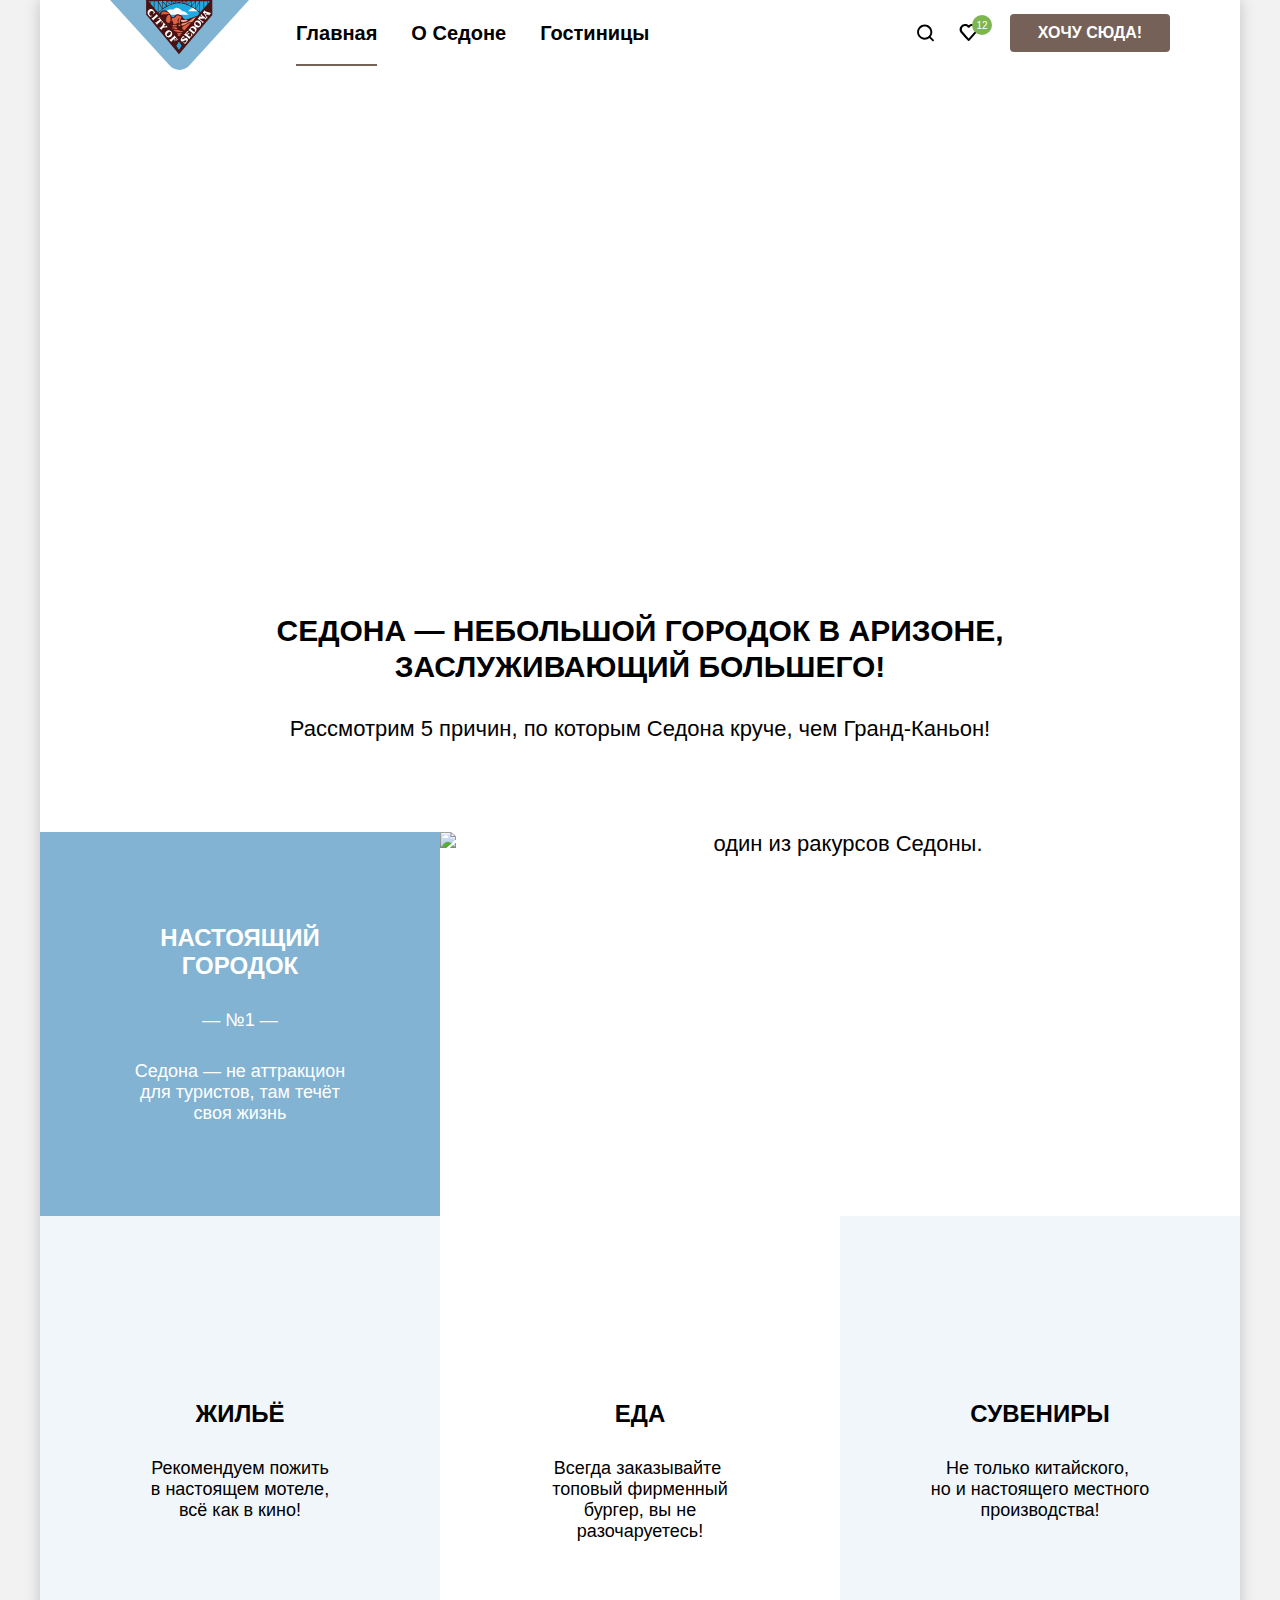
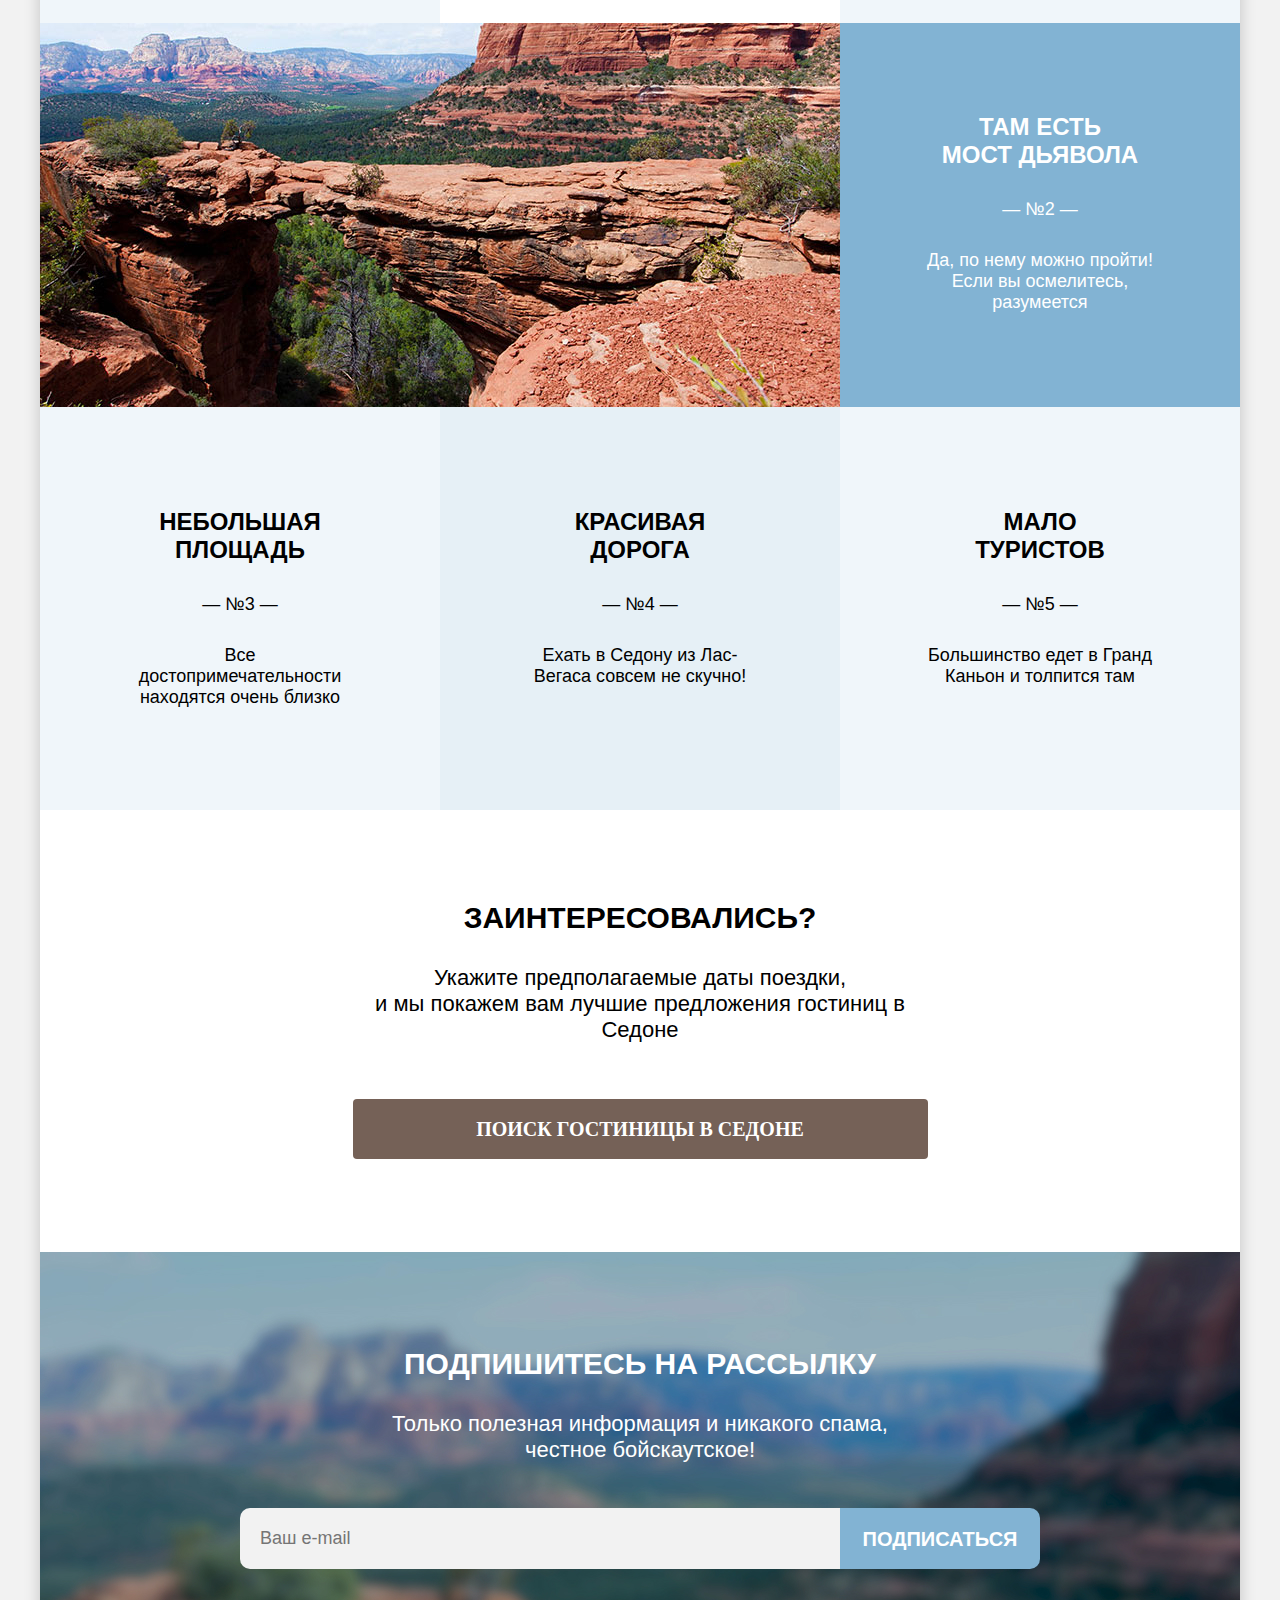
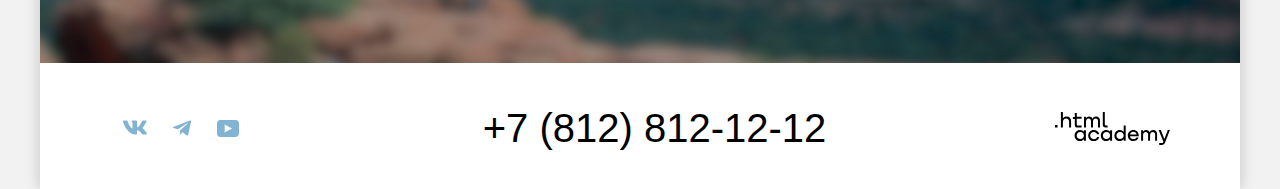
==== index.html @ 9e624cf2 "prepared to protect project" ====
<!DOCTYPE html>
<html lang="ru">

  <head>
    <meta charset="utf-8">
    <title>HTML Academy: Седона</title>
    <link rel="stylesheet" href="./styles/style.css">
    <link rel="stylesheet" href="./styles/modal.css">
    <link rel="stylesheet" href="./styles/buttons.css">
    <link rel="icon" type="image/png" href="./images/favicon.png">
  </head>

  <body class="page-content">
    <div class="page-container">
      <header class="page-header">
        <nav class="navigation">
          <a class="navigation-logo" href="index.html">
            <img class="navigation-image" width="139" height="70" alt="вернуться на главную страницу."
              src="./images/index/header/header-logo.svg">
          </a>
          <ul class="navigation-list">
            <li>
              <a class="navigation-link current-link">Главная</a>
            </li>
            <li>
              <a class="navigation-link" href="#">О Седоне</a>
            </li>
            <li>
              <a class="navigation-link" href="catalog.html">Гостиницы</a>
            </li>
          </ul>
          <ul class="navigation-user">
            <li class="navigation-item">
              <a class="navigation-userlink" href="#">
                <svg aria-hidden="true" focusable="false" width="18" height="18" viewBox="0 0 19 19" fill="none"
                  xmlns="http://www.w3.org/2000/svg">
                  <path
                    d="m18.159 17.05-3.711-3.7c1.003-1.3 1.705-3 1.705-4.9 0-4.4-3.61-8-8.023-8C3.718.45.107 4.15.107 8.55c0 4.4 3.61 8 8.023 8 1.805 0 3.51-.6 4.914-1.7l3.71 3.7 1.404-1.5ZM8.13 14.55c-3.31 0-6.017-2.7-6.017-6s2.708-6 6.017-6c3.31 0 6.017 2.7 6.017 6s-2.707 6-6.017 6Z"
                    fill="currentColor" />
                </svg>

                <span class="visually-hidden">поиск</span>
              </a>
            </li>
            <li class="navigation-item">
              <a class="navigation-userlink" href="#">
                <svg aria-hidden="true" focusable="false" width="18" height="18" fill="none"
                  xmlns="http://www.w3.org/2000/svg">
                  <path
                    d="M9.58 17c-.3 0-.6-.1-.8-.4-5.42-6.1-6.72-7.5-7.03-7.9A5.4 5.4 0 0 1 6.16 0c1.31 0 2.51.5 3.52 1.3a5.47 5.47 0 0 1 9.03 4.1c0 1.3-.5 2.5-1.31 3.4l-7.02 7.9c-.2.2-.4.3-.8.3ZM3.56 7.5c.3.4 3.51 4 6.12 6.9l6.21-7c.5-.5.7-1.2.7-2 0-1.8-1.5-3.3-3.3-3.3-1 0-2 .5-2.71 1.3-.3.3-.6.4-.9.4-.3 0-.6-.2-.8-.4a3.7 3.7 0 0 0-2.71-1.3c-1.8 0-3.31 1.5-3.31 3.3-.1.9.3 1.6.7 2.1-.1 0-.1 0 0 0Z"
                    fill="currentColor" />
                </svg>
                <span class="visually-hidden">избранное</span>
                <span class="favorite-count">12</span>
              </a>
            </li>
            <li class="navigation-item">
              <a class="brown-button want-button" href="catalog.html">хочу сюда!</a>
            </li>
          </ul>
        </nav>
      </header>
      <main>
        <h1 class="visually-hidden">Welcone to Sedona</h1>
        <div class="main-picture">
          <div class="main-picture-title"></div>
        </div>
        <div class="welcome-block">
          <h2 class="main-header-title">Седона — небольшой городок в Аризоне, <br>
            заслуживающий большего!</h2>
          <p class="main-header-text">Рассмотрим 5 причин, по которым Седона круче, чем Гранд-Каньон!</p>
        </div>
        <div class="advantages-block">
          <div class="advantages-text">
            <h3 class="advantages-title">Настоящий городок</h3>
            <span class="advantages-description">— №1 — </span>
            <p class="advantages-description">Седона — не аттракцион для туристов, там течёт своя жизнь</p>
          </div>
          <img class="advantages-image" src="./images/index/adventages/adventage-1/photo-adventage-1.jpg" width="800"
            height="384" alt="один из ракурсов Седоны.">
          <ul class="advantages-options">
            <li class="options-item">
              <h3 class="advantages-title">Жильё</h3>
              <p class="advantages-description">Рекомендуем пожить в&nbsp;настоящем мотеле, всё&nbsp;как&nbsp;в кино!
              </p>
            </li>
            <li class="options-item">
              <h3 class="advantages-title">Еда</h3>
              <p class="advantages-description">Всегда заказывайте&nbsp;
                топовый фирменный бургер, вы не разочаруетесь!</p>
            </li>
            <li class="options-item">
              <h3 class="advantages-title">Сувениры</h3>
              <p class="advantages-description">Не только китайского,&nbsp; но&nbsp;и&nbsp;настоящего местного
                производства!</p>
            </li>
          </ul>
          <img class="advantages-image-second" src="./images/index/adventages/adventage-2/photo-advantage-2.jpg"
            width="800" height="384" alt="один из ракурсов Седоны.">
          <div class="advantages-text-second">
            <h3 class="advantages-title">Там есть мост&nbsp;дьявола</h3>
            <span class="advantages-description">— №2 —</span>
            <p class="advantages-description">Да, по нему можно пройти! Если вы осмелитесь, разумеется</p>
          </div>
          <ol class="advantages-else">
            <li class="advantages-card">
              <h3 class="advantages-title">Небольшая площадь</h3>
              <span class="advantages-description">— №3 —</span>
              <p class="advantages-description">Все достопримечательности находятся очень близко</p>
            </li>
            <li class="advantages-card">
              <h3 class="advantages-title">Красивая<br>
                дорога</h3>
              <span class="advantages-description">— №4 —</span>
              <p class="advantages-description">Ехать в Седону из Лас-Вегаса совсем не скучно!</p>
            </li>
            <li class="advantages-card">
              <h3 class="advantages-title">Мало<br>
                туристов</h3>
              <span class="advantages-description">— №5 —</span>
              <p class="advantages-description">Большинство едет в Гранд Каньон и толпится там</p>
            </li>
          </ol>
        </div>
        <section class="search-block">
          <h2 class="search-title">Заинтересовались? </h2>
          <p class="search-text">Укажите предполагаемые даты поездки, <br>и мы покажем вам лучшие предложения гостиниц
            в
            Седоне </p>
          <button class="brown-button button-search" type="submit">ПОИСК ГОСТИНИЦЫ В седоне</button>
        </section>
        <section class="subscribe">
          <div class="subcribe-block">
            <h2 class="subscribe-title">Подпишитесь на рассылку</h2>
            <p class="subscribe-description">Только полезная информация и никакого спама,<br> честное бойскаутское!</p>
            <form class="subscribe-form" action="https://echo.htmlacademy.ru" method="post">
              <input class="field subscribe-field" name="subscribe-email" id="subscribe-email" placeholder="Ваш e-mail"
                type="email" required>
              <button class="blue-button subscribe-button" type="submit">подписаться</button>
            </form>
          </div>
        </section>
      </main>
      <footer class="page-footer">
        <ul class="social-list">
          <li>
            <a class="social-link" href="https://vk.com/htmlacademy">
              <svg class="social-image" aria-hidden="true" focusable="false" width="24" height="15" viewBox="0 0 24 15"
                fill="none" xmlns="http://www.w3.org/2000/svg">
                <path fill-rule="evenodd" clip-rule="evenodd"
                  d="M23.45 1.448c.166-.546 0-.948-.795-.948H20.03c-.668 0-.976.347-1.143.73 0 0-1.335 3.196-3.226 5.272-.612.602-.89.793-1.224.793-.167 0-.418-.191-.418-.738V1.448c0-.656-.184-.948-.74-.948H9.151c-.417 0-.668.304-.668.593 0 .621.946.765 1.043 2.513v3.798c0 .833-.153.984-.487.984-.89 0-3.055-3.211-4.34-6.885C4.45.788 4.198.5 3.527.5H.9c-.75 0-.9.347-.9.73 0 .682.89 4.07 4.145 8.551 2.17 3.06 5.225 4.719 8.008 4.719 1.669 0 1.875-.368 1.875-1.003v-2.313c0-.737.158-.884.687-.884.39 0 1.057.192 2.615 1.667 1.78 1.749 2.073 2.533 3.075 2.533h2.625c.75 0 1.126-.368.91-1.096-.238-.724-1.088-1.775-2.215-3.022-.612-.71-1.53-1.475-1.809-1.858-.389-.491-.278-.71 0-1.147 0 0 3.2-4.426 3.533-5.929h.001Z"
                  fill="currentColor" />
              </svg>
              <span class="visually-hidden">вконтакте</span>
            </a>
          </li>
          <li>
            <a class="social-link" href="https://t.me/htmlacademy">
              <svg class="social-image" aria-hidden="true" focusable="false" width="18" height="16" viewBox="0 0 18 16"
                fill="none" xmlns="http://www.w3.org/2000/svg">
                <path
                  d="M16.785.6.841 6.747c-1.088.437-1.082 1.044-.2 1.315L4.735 9.34l9.471-5.976c.448-.273.857-.126.521.172l-7.674 6.926h-.001.001l-.282 4.22c.414 0 .596-.19.828-.413l1.989-1.934 4.135 3.055c.763.42 1.31.204 1.5-.706L17.938 1.89C18.216.775 17.513.27 16.786.599Z"
                  fill="currentColor" />
              </svg>
              <span class="visually-hidden">телеграм</span>
            </a>
          </li>
          <li>
            <a class="social-link" href="https://www.youtube.com/user/htmlacademyru">
              <svg class="social-image" aria-hidden="true" focusable="false" width="22" height="17" viewBox="0 0 22 17"
                fill="none" xmlns="http://www.w3.org/2000/svg">
                <path
                  d="M18.607 0H3.174C1.314 0 0 1.594 0 3.4v10.094C0 15.406 1.313 17 3.174 17h15.652C20.468 17 22 15.406 22 13.6V3.4C21.781 1.594 20.468 0 18.607 0ZM7.662 12.537V4.463L14.995 8.5l-7.333 4.037Z"
                  fill="currentColor" />
              </svg>
              <span class="visually-hidden">Ютуб</span>
            </a>
          </li>
        </ul>
        <a class="footer-phone-call" href="tel:+78128121212">+7 (812) 812-12-12</a>
        <a class="author-link" href="https://htmlacademy.ru/">
          <svg aria-hidden="true" focusable="false" width="115" height="33" viewBox="0 0 115 33" fill="none"
            xmlns="http://www.w3.org/2000/svg">
            <path
              d="M0 12.9v2.6h2.5v-2.6H0ZM11.6 4.5c-1.6 0-2.8.7-3.6 1.7h-.1V0h-2v15.5h2v-5.3c0-2.1 1.3-3.6 3.3-3.6 1.8 0 2.9 1.4 2.9 3.2v5.7h2V9.4c.1-3-1.8-4.9-4.5-4.9ZM26.6 4.8h-4.8V1.1h-2v3.8h-1.9v2h1.9v6c0 1.7 1 2.7 2.7 2.7h4.1v-2h-3.7c-.7 0-1.1-.4-1.1-1.1V6.8h4.8v-2ZM41.1 4.6c-1.6 0-2.9.8-3.5 2.1h-.1c-.6-1.2-1.8-2.1-3.4-2.1-1.4 0-2.5.8-3.1 1.8h-.1V4.8H29v10.6h2V10c0-2 1-3.5 2.6-3.5 1.5 0 2.4 1 2.4 2.6v6.3h2V9.8c0-2.4 1.4-3.3 2.6-3.3 1.5 0 2.4 1 2.4 2.6v6.3h2V8.9c.1-2.5-1.4-4.3-3.9-4.3ZM47.8 12.7c0 1.7 1 2.7 2.8 2.7h2v-2h-1.7c-.7 0-1.1-.4-1.1-1.1V0h-2v12.7ZM28.9 19.7c-.9-1.1-2.2-1.8-3.9-1.8-3.1 0-5.4 2.3-5.4 5.6s2.3 5.6 5.4 5.6c1.8 0 3-.8 3.8-1.9h.1v1.6h2V18.2h-2v1.5Zm-3.6 7.4c-2.2 0-3.6-1.6-3.6-3.6s1.4-3.6 3.6-3.6 3.6 1.6 3.6 3.6c0 1.9-1.4 3.6-3.6 3.6ZM44.2 22c-.5-2.4-2.6-4.1-5.4-4.1-3.4 0-5.6 2.5-5.6 5.6 0 3.1 2.2 5.6 5.6 5.6 2.8 0 4.9-1.8 5.4-4.2h-2.1c-.4 1.3-1.7 2.3-3.3 2.3-2.2 0-3.6-1.6-3.6-3.6s1.4-3.6 3.6-3.6c1.6 0 2.8 1 3.3 2.2h2.1V22ZM55.1 19.7c-.9-1.1-2.2-1.8-3.9-1.8-3.1 0-5.4 2.3-5.4 5.6s2.3 5.6 5.4 5.6c1.8 0 3-.8 3.8-1.9h.1v1.6h2V18.2h-2v1.5Zm-3.6 7.4c-2.2 0-3.6-1.6-3.6-3.6s1.4-3.6 3.6-3.6 3.6 1.6 3.6 3.6c0 1.9-1.5 3.6-3.6 3.6ZM68.7 19.8c-.9-1.1-2.2-1.9-3.9-1.9-3.1 0-5.4 2.3-5.4 5.6s2.2 5.6 5.4 5.6c1.7 0 3-.8 3.8-1.8h.1v1.5h2V13.4h-2v6.4Zm-3.6 7.3c-2.2 0-3.6-1.6-3.6-3.6s1.4-3.6 3.6-3.6 3.6 1.6 3.6 3.6c-.1 2-1.5 3.6-3.6 3.6ZM78.3 17.9c-3.3 0-5.5 2.5-5.5 5.6 0 3 2.1 5.6 5.5 5.6 2.5 0 4.5-1.3 5.2-3.6h-2.1c-.5 1-1.6 1.6-3 1.6-1.9 0-3.3-1.3-3.4-2.9h8.8c.2-3.6-2-6.3-5.5-6.3Zm0 1.9c1.7 0 3 1 3.3 2.6h-6.5c.3-1.5 1.5-2.6 3.2-2.6ZM98.2 17.9c-1.6 0-2.9.8-3.6 2h-.1c-.6-1.2-1.8-2-3.4-2-1.4 0-2.5.7-3.1 1.8v-1.5h-1.9v10.6h2v-5.4c0-2 1-3.4 2.6-3.5 1.5 0 2.4 1 2.4 2.6v6.3h2v-5.6c0-2.4 1.4-3.3 2.6-3.3 1.5 0 2.4 1 2.4 2.6v6.3h2v-6.5c.1-2.6-1.4-4.4-3.9-4.4ZM109.4 27l-3.6-8.9h-2.2l4.8 11.6c-.3.9-.7 1.2-1.7 1.2h-2.5v2h2.5c1.8 0 2.8-.8 3.5-2.6l4.7-12.2h-2.1l-3.4 8.9Z"
              fill="currentColor" />
          </svg>
        </a>
      </footer>
    </div>
    <div class="modal-container modal-container-close">
      <div class="modal modal-reservation">
        <button class="modal-close-button" type="button" tabindex="0">
          <span class="visually-hidden">Закрыть</span>
        </button>
        <section class="modal-content">
          <h2 class="modal-title">Поиск гостиницы в Седоне</h2>
          <form class="reservation-form" action="https://echo.htmlacademy.ru/" method="post">
            <div class="reservation-date">
              <label class="reservation-title" for="arrive-date">Дата Заезда:</label>
              <input class="reservation-field field" type="text" id="arrive-date" name="arrive"
                placeholder="27 апреля 2020" required>
              <div class="reservation-notice">
                <p class="notice correct-notice-arrive">На эти даты есть свободные номера. Пока есть.</p>
                <p class="notice invalid-notice-arrive">Мы не можем отправить вас в прошлое.</p>
              </div>
            </div>
            <div class="reservation-date">
              <label class="reservation-title" for="departure-date">Дата Выезда:</label>
              <input class="reservation-field field" type="text" id="departure-date" name="departure"
                placeholder="1 сентября 2021" required>
            </div>
            <div class="reservation-notice">
              <p class="notice correct-notice-departure">На эти даты есть свободные номера. Пока есть.</p>
              <p class="notice invalid-notice-departure">Мы не можем отправить вас в прошлое.</p>
            </div>
            <div class="reservation-people">
              <label class="reservation-title adults-title" for="adult-count">Взрослые:</label>
              <div class="modal-reservation-button">
                <button class="button-minus" type="button"></button>
              </div>
              <input class="people-field field" type="number" id="adult-count" name="people" placeholder="2">
              <div class="modal-reservation-button">
                <button class="button-plus" type="button"></button>
              </div>
              <label class="reservation-title children-title" for="children-count">Дети:</label>
              <div class="tooltip-button" tabindex="0" data-title="Укажите количество детей, которые будут с вами, возраст которых от 6 до 18
              лет. Дети до 6 лет размещаются бесплатно.">
              </div>
              <div class="modal-reservation-button">
                <button class="button-minus" type="button"></button>
              </div>
              <input class="people-field field" type="number" id="children-count" name="people" placeholder="1">
              <div class="modal-reservation-button">
                <button class="button-plus" type="button"></button>
              </div>
            </div>
            <button class="blue-button modal-search" type="button">Найти</button>
          </form>
        </section>
      </div>
    </div>
  </body>

</html>
---- styles/style.css ----
@font-face {
  font-family: "PT Sans";
  font-style: normal;
  font-weight: 400;
  src: url("../fonts/ptsans-400.woff2") format("woff2");
  font-display: swap;
}

@font-face {
  font-family: "PT Sans";
  font-style: normal;
  font-weight: 700;
  src: url("../fonts/ptsans-700.woff2") format("woff2");
  font-display: swap;
}

.visually-hidden {
  position: absolute;
  width: 1px;
  height: 1px;
  margin: -1px;
  border: 0;
  padding: 0;
  white-space: nowrap;
  clip-path: inset(100%);
  clip: rect(0 0 0 0);
  overflow: hidden;
}

html {
  height: 100%;
}

body {
  margin: 0 auto;
  min-width: 1280px;
  min-height: 100%;
  font-family: "PT Sans", sans-serif;
  font-size: 22px;
  line-height: 24px;
  color: #000000;
  background-color: #F2F2F2;
  text-align: center;
}

/* У страницы должна быть минимальная ширина, чтобы у пользователей с меньшим разрешением при просмотре страницы оставались работоспособны все элементы сайта. */

.page-container {
  width: 1200px;
  margin: 0 auto;
  background-color: #ffffff;
  box-shadow: 0 0 15px rgba(0, 0, 0, 0.2);
}

.page-header {
  width: 100%;
}

.navigation {
  display: flex;
  align-items: flex-start;
  padding: 0 70px;
}

.navigation-logo {
  display: block;
  width: 139px;
  margin-right: 30px;
  z-index: 3;
}

.navigation-list {
  display: flex;
  flex-wrap: wrap;
  flex-grow: 1;
  align-items: center;
  margin: 0;
  margin-right: auto;
  padding: 0;
  list-style-type: none;
  max-width: 500px;
}

.navigation-image {
  display: block;
  border: none;
}

.navigation-link {
  display: inline-block;
  margin: 0;
  font-weight: 700;
  color: inherit;
  font-size: 20px;
  text-decoration: none;
  align-items: center;
  cursor: pointer;
  padding: 20px 17px;
  line-height: 26px;
  transition: 0.3s;
}

.navigation-user {
  display: flex;
  flex-wrap: wrap;
  justify-content: flex-end;
  align-items: center;
  margin: 0;
  padding: 0;
  list-style-type: none;
  width: 310px;
}

.navigation-userlink {
  display: flex;
  position: relative;
  margin: 0;
  padding: 24px 12px;
  text-decoration: none;
  color: #000000;
  cursor: pointer;
  transition: 0.3s;
}

.favorite-count {
  position: absolute;
  display:flex;
  justify-content: center;
  align-items: center;
  left: 25px;
  top: 15px;
  width: 20px;
  height: 20px;
  background-color: #7DB54F;
  border-radius: 50%;
  font-size: 10px;
  line-height: 13px;
  color: #ffffff;
}

.current-link {
  position: relative
}

.current-link::before {
  position: absolute;
  content: "";
  width: calc(100% - 36px);
  height: 0;
  border: 1px solid #756257;
  background-color: #756257;
  left: 17px;
  top: 64px;
  z-index: 1;
}

.brown-button.want-button {
  width: 130px;
  background-color: #756157;
  color: #ffffff;
  text-align: center;
  text-transform: uppercase;
  text-decoration: none;
  border-radius: 4px;
  font-weight: 700;
  font-size: 16px;
  line-height: 20px;
  padding: 9px 15px;
  margin: 0;
  cursor: pointer;
  margin-left: 21px;
}

.main-picture {
  position: relative;
  display: flex;
  justify-content: center;
  align-items: center;
  background-image: url("../images/index/welcome-block/index-background.jpg");
  min-height: 485px;
  width: 100%;
  background-color: #ffffff;
  color: #000000;
  background-size: 100% auto;
  background-repeat: no-repeat;
  margin: 0;
  margin-top: -5px;
}

.main-picture-title {
  position: absolute;
  content: "";
  background-image: url(../images/index/welcome-block/welcome-text.svg);
  background-repeat: no-repeat;
  width: 458px;
  height: 352px;
  top: 51px;
  left: 371px;
}

.main-picture::before {
  content:"";
  background-image: url("../images/index/welcome-block/divider-under-main.svg");
  position: absolute;
  width: 100%;
  height: 57px;
  bottom: 0;
  left: 0;
}

.welcome-block {
  width: 100%;
  margin: 0;
  padding-top: 63px;
  padding-bottom: 90px;
}

.main-header-title {
  text-transform: uppercase;
  font-weight: 700;
  font-size: 30px;
  line-height: 36px;
  margin: 0;
  margin-bottom: 31px;
}

.main-header-text {
  line-height: 26px;
  font-size: 22px;
  font-weight: 400;
  margin: 0;
}

/* advantages section */

.advantages-block {
  display: grid;
  grid-template-columns: 1fr 1fr 1fr;
  max-width: 1200px;
}

.advantages-text {
  grid-column: 1/2;
  display: flex;
  flex-direction: column;
  background-color: #82B3D3;
  color: #ffffff;
  padding: 92px 85px;
  gap: 30px;
}

.advantages-title {
  margin: 0;
  font-size: 24px;
  line-height: 28px;
  text-transform: uppercase;
}

.advantages-image {
  grid-column: 2 / -1;
  object-fit: contain;
}

.advantages-options {
  grid-column: 1/-1;
  display: flex;
  background-color: rgba(131, 179, 211, 0.12);
  margin: 0;
  padding: 0;
  list-style-type: none;
}

.advantages-description {
  margin: 0;
  font-size: 18px;
  line-height: 21px;
}

.options-item {
  display: flex;
  flex-direction: column;
  gap: 30px;
  padding: 184px 85px 81px;
  width: 400px;
}

.options-item:nth-child(1) {
  background-image: url("../images/index/adventages/adventage-1/adv-house.svg");
  background-repeat: no-repeat;
  background-position: 50.5% 25.7%;
}

.options-item:nth-child(2) {
  background-image: url("../images/index/adventages/adventage-1/adv-food.svg");
  background-color: #ffffff;
  background-repeat: no-repeat;
  background-position: 50.2% 25.8%;
}

.options-item:nth-child(3) {
  background-image: url("../images/index/adventages/adventage-1/adv-souveniers.svg");
  background-repeat: no-repeat;
  background-position: 50.2% 25.6%;
}

.advantages-text-second {
  grid-column: 3/-1;
  display: flex;
  flex-direction: column;
  background-color: #82B3D3;
  color: #ffffff;
  padding: 90px 85px;
  gap: 30px;
}

.advantages-image-second {
  grid-column: 1 / 3;
  object-fit: contain;
}

.advantages-else {
  grid-column: 1/-1;
  display: flex;
  list-style-type: none;
  margin: 0;
  padding: 0;
}

.advantages-card {
  max-width: 230px;
  display: flex;
  flex-direction: column;
  gap: 30px;
  background-color: rgba(131, 179, 211, 0.12);
  padding: 101px 85px 102px;
}

.advantages-card:nth-child(2) {
  background-color: rgba(131, 179, 211, 0.2);
}

.search-block {
  display: flex;
  flex-direction: column;
  align-items: center;
  padding: 90px 302px 93px;
  max-width: 100%;
}

.search-title {
  font-weight: 700;
  font-size: 30px;
  line-height: 36px;
  text-transform: uppercase;
  margin: 0;
  margin-bottom: 29px;
  padding: 0;
}

.search-text {
  line-height: 26px;
  margin: 0;
  margin-bottom: 56px;
  padding: 0;
}
/* не совпадает с пикселем */

.brown-button {
  display: inline-block;
  background-color: #756157;
  color: #ffffff;
  border: none;
  border-radius: 4px;
  text-transform: uppercase;
  font-weight: 700;
  font-size: 20px;
  line-height: 36px;
  transition: 0.3s;
}
.button-search {
  width: 575px;
  cursor: pointer;
  padding: 12px 15px;
  font-family: "PT Sans";
}

/* subscribe section */
.subscribe {
  background-image: url("../images/index/subscribe/background-image-subscribe.jpg");
  width: 100%;
  background-color: #000000;
  background-size: cover;
  color: #ffffff;
  background-repeat: no-repeat;
  margin: 0;
  padding: 0;
}

.subcribe-block {
  display: flex;
  flex-direction: column;
  padding: 94px 0;
  margin: 0 auto;
  width: 800px;
}

.subscribe-title {
  font-weight: 700;
  font-size: 30px;
  line-height: 36px;
  text-transform: uppercase;
  margin: 0;
  margin-bottom: 29px;
}

.subscribe-description {
  line-height: 26px;
  margin: 0;
  margin-bottom: 45px;
}

.subscribe-form {
  display: flex;
  width: 100%;
}

.field {
  background-color: #F2F2F2;
  border-radius: 10px 0 0 10px;
  font: inherit;
  border: none;
  padding: 20px;
  font-size: 18px;
  line-height: 21px;
  margin: 0;
  transition: 0.3s;
}

.subscribe-field {
  width: 560px;
}

.blue-button {
  display: inline-block;
  background-color: #83B3D3;
  color: #ffffff;
  border: none;
  border-radius: 4px;
  text-transform: uppercase;
  font-weight: 700;
  font-size: 20px;
  line-height: 36px;
  width: 575px;
  cursor: pointer;
  padding: 12px 15px;
  margin-bottom: 95px;
  font-family: "PT Sans";
  transition: 0.3s;
}

.subscribe-button {
  display: inline-block;
  background-color: #82B3D3;
  border-radius: 0 10px 10px 0;
  border: none;
  color: #ffffff;
  font-family: "PT Sans", sans-serif;
  text-transform: uppercase;
  width: 200px;
  padding: 12px 15px;
  margin: 0;
  font-weight: 700;
  font-size: 20px;
  line-height: 36px;
  cursor: pointer;
}

/* footer */
.page-footer {
  display: flex;
  justify-content: space-between;
  padding: 41px 70px 30px;
  align-items: center;
}

.social-list {
  display: flex;
  flex-wrap: wrap;
  padding: 0;
  margin: 0;
  list-style-type: none;
}

.social-link {
  display: flex;
  padding: 10px 13px 16px;
  color:#83B3D3;
  cursor: pointer;
  transition: 0.3s;
}

.footer-phone-call {
  font-size: 40px;
  line-height: 40px;
  text-transform: uppercase;
  color: inherit;
  text-decoration: none;
  cursor: pointer;
  padding: 2px 0 9px 2px;
  transition: 0.3s;
}

.author-link {
  color: #000000;
  cursor: pointer;
  padding: 8px 0 9px;
  text-decoration: none;
  transition: 0.3s;
}

/* catalog.html */
 /* filter-field */

 .filter-image {
  background-image: url("../images/catalog/hotels-search/filter-background.jpg");
  background-color: #000000;
  color:#ffffff;
  background-size: 100%;
  width: 100%;
  background-repeat: no-repeat;
  padding: 0;
  flex-grow: 1;
  margin-bottom: 5px;
}

.filter-form {
  display: flex;
  flex-direction: column;
  justify-content: flex-start;
  margin: 0 auto;
  margin-top: -5px;
  width: 1060px;
  color: #ffffff;
  padding: 35px 70px 70px;
}

.filter-header {
  display: flex;
  flex-direction: column;
  justify-content: flex-start;
  align-items: flex-start;
  width: auto;
  gap: 10px;
  margin: 0;
  padding: 0;
  padding-bottom: 40px;
  text-align: start;
}

.filter-title {
  text-align: start;
  margin: 0;
  margin-bottom: 10px;
  font-size: 60px;
  line-height: 78px;
}

/* breadcrumbs */
.breadcrumbs {
  display: flex;
  padding: 0;
  padding-left: 2px;
  margin: 0;
  margin-bottom: 40px;
  list-style-type: none;
  font-size: 16px;
  line-height: 21px;
  transition: 0.3s;
}

.breadcrumbs-item {
  position: relative;
  align-self: center;
  margin-right: 25px;
}

.breadcrumbs-item::after {
  content: "";
  display: block;
  position: absolute;
  width: 6.5px;
  height: 9px;
  background-image: url(../images/catalog/hotels-search/logo-arrow-bread.svg);
  background-repeat: no-repeat;
  top: 3px;
  left: 23px;
}

.breadcrumbs-item:last-child {
  margin: 0;
}

.breadcrumbs-item:last-child::after {
  content: none;
}

.breadcrumbs-link {
  display: flex;
  align-self: center;
  color: #ffffff;
  text-decoration: none;
}
/* catalog-filter */
.catalog-filter {
  display: flex;
}

.catalog-filter-group {
  display: flex;
  padding: 0;
  margin: 0;
  margin-right: 70px;
  border: 0;
}

.catalog-filter-group:nth-child(2) {
  margin: 0;
}

.catalog-filter-title {
  font-size: 20px;
  line-height: 26px;
  font-weight: 700;
  margin: 0;
  margin-bottom: 30px;
  text-align: start;
  padding: 0;
}

.catalog-filter-list {
  display: flex;
  flex-direction: column;
  align-items: flex-start;
  padding: 0;
  margin: 0;
  list-style-type: none;
}
/* filter panel, checkbox, radio, range */
.control {
  display: block;
  position: relative;
  font-size: 18px;
  line-height: 21px;
  padding-left: 41px;
}

.control-item {
  margin-bottom: 15px;
}

.control-item:nth-child(3) {
  margin-bottom: 0;
}

.control-check {
  position: absolute;
  width: 20px;
  height: 20px;
  border-radius: 4px;
  margin: 0;
  background-color: #ffffff;
  top: 0;
  left: 1px;
  cursor: pointer;
  transition: 0.3s;
}

.control-name {
  cursor: pointer;
}

.control input[type="checkbox"]:checked + .control-check::before {
  content: "";
  position: absolute;
  top: 5px;
  left: 4px;
  width: 13px;
  height: 10px;
  background-image: url(../images/catalog/hotels-search/control-checkbox-bird.svg);
}

.control-radio {
  position: absolute;
  width: 20px;
  height: 20px;
  border-radius: 50%;
  margin: 0;
  background-color: #ffffff;
  top: 0;
  left: 2px;
  cursor: pointer;
  transition: 0.3s;
}

.control input[type="radio"]:checked + .control-radio::before {
  content: "";
  position: absolute;
  top: 5px;
  left: 5px;
  width: 10px;
  height: 10px;
  background-color: #3F5E72;
  border-radius: 50%;
}

.catalog-price {
  padding: 0;
  margin: 0;
  margin-right: 71px;
  margin-left: auto;
  border: 0;
}

.catalog-price-title {
  font-size: 20px;
  line-height: 26px;
  font-weight: 700;
  margin: 0;
  margin-bottom: 34px;
  text-align: start;
  padding: 0;
}

.range-scale {
  position: relative;
  height: 4px;
  background-color: #ffffff91;
}

.range-bar {
  position: absolute;
  height: 4px;
  background-color: #ffffff;
}

.range-toggle {
  position: absolute;
  width: 20px;
  height: 20px;
  border: 2px solid #ffffff;
  border-radius: 5px;
  background-color: #ffffff;
  cursor: pointer;
  padding: 0;
  transition: 0.3s;
}

.toggle-min {
  left: -1px;
  top: -8px;
}

.toggle-max {
  top: -8px;
  right: -9px;
}

.catalog-price-inputs {
  display: flex;
  justify-content: center;
  margin-bottom: 28px;
  padding: 0;
}

.catalog-price-form {
  position: relative;
}

.price-input::-webkit-outer-spin-button,
.price-input::-webkit-inner-spin-button {
  appearance: none;
  margin: 0;
}

.catalog-price-label {
  position: absolute;
  opacity: 30%;
  font-size: 18px;
  line-height: 23px;
  top: 11px;
  right: 16px;
}

.price-input {
  font: inherit;
  background-color: transparent;
  appearance: textfield;
  padding: 12px 46px 11px 19px;
  max-width: 77px;
  color: #ffffff;
  text-align: start;
  font-size: 18px;
  line-height: 21px;
  border: 2px solid #FFFFFF;
}

.input-from {
  border-radius: 4px 0 0 4px;
}

.input-to {
  border-left: none;
  border-radius: 0 4px 4px 0;
}

.filter-buttons {
  width: 160px;
  cursor: pointer;
  padding: 0;
  align-self: flex-end;
}

.button-accept {
  width: 160px;
  background-color: #82B3D3;
  font-size: 16px;
  line-height: 20px;
  margin: 0;
  margin-bottom: 17px;
  padding: 14px 15px;
  cursor: pointer;
}

.button-decline {
  font-size: 16px;
  line-height: 20px;
  text-align: center;
  cursor: pointer;
}
/* main catalog */
.main-catalog {
  display: flex;
  flex-direction: column;
  padding: 50px 71px 25px 73px;
  flex-wrap: wrap;
}

.sort-panel {
  display: flex;
  align-items:center;
  margin-bottom: 56px;
}

.sort-title {
  font-size: 30px;
  line-height: 36px;
  text-transform: uppercase;
  margin-right: 191px;
}

.select {
  position: relative;
  display: flex;
  align-items: center;
  font-size: 18px;
  line-height: 21px;
}

.sorting-type {
  width: 290px;
  margin-right: auto;
}

.select-control {
  width: 100%;
  display: flex;
  align-items: center;
  border: 2px solid #E5E5E5;
  font: inherit;
  padding: 12px 20px;
  padding-right: 54px;
  border-radius: 4px;
  background-image: url(../images/catalog/sort-panel/select-arrow.svg);
  background-repeat: no-repeat;
  background-position: right 11px top 12px;
  appearance: none;
  transition: 0.3s;
}

.sort-list {
  display: flex;
  align-items: center;
  list-style-type: none;
  gap: 8px;
  row-gap: 0;
  padding: 0;
  margin: 0;
}

.sort-button {
  display: flex;
  justify-content: center;
  align-items: center;
  width: 48px;
  height: 48px;
  box-sizing: border-box;
  border: 2px solid #E5E5E5;
  border-radius: 4px;
  cursor: pointer;
  background-color: #ffffff;
  transition: 0.3s;
}

.table {
  border-color: #000000;
  background-image: url("../images/catalog/sort-panel/icon-table-filter.svg");
  background-repeat: no-repeat;
  background-position: left 14px top 14px;
}

.slide {
  background-image: url("../images/catalog/sort-panel/icon-slideshow-search.svg");
  background-repeat: no-repeat;
  background-position: left 14px top 14px;
}

.list {
  background-image: url("../images/catalog/sort-panel/icon-list-search.svg");
  background-repeat: no-repeat;
  background-position: left 14px top 14px;
}

.catalog-list {
  display: grid;
  grid-template-columns: 340px 340px 340px;
  column-gap: 18px;
  margin: 0;
  padding: 0;
  list-style-type: none;
  margin-bottom: 66px;
}

.catalog-item {
  display: flex;
  flex-direction: column;
  text-align: start;
  gap: 16px;
  padding: 20px 20px 19px;
}

.catalog-item-image {
  height: auto;
  display: block;
}

.catalog-item-title {
  width: 100%;
  margin: 0;
  font-size: 24px;
  line-height: 28px;
}

.catalog-item-description {
  display: grid;
  grid-template-columns: 140px 140px;
  column-gap: 20px;
  font-size: 18px;
  line-height: 21px;
}

.catalog-item-buttons {
  display: grid;
  grid-template-columns: 140px 140px;
  column-gap: 20px;
}

.button-link {
  width: 110px;
  padding: 8px 15px;
  margin: 0;
  text-decoration: none;
  font-size: 16px;
  text-align: center;
  font-family: "PT Sans";
  line-height: 20px;
  cursor: pointer;
}

.button-favorite {
  width: 140px;
  height: 37px;
  margin: 0;
  padding: 9px 15px;
  background-color: #82B3D3;
  font-size: 16px;
  line-height: 20px;
  text-align: center;
  cursor: pointer;
}

.green-button {
  display: inline-block;
  background-color: #756157;
  color: #ffffff;
  border: none;
  border-radius: 4px;
  text-transform: uppercase;
  font-weight: 700;
  font-size: 20px;
  line-height: 36px;
  width: 575px;
  padding: 12px 15px;
  margin-bottom: 95px;
  font-family: "PT Sans";
  cursor: pointer;
  transition: 0.3s;
}

.button-favorited {
  width: 140px;
  height: 37px;
  margin: 0;
  padding: 9px 15px;
  background-color: #7DB54F;
  font-size: 16px;
  line-height: 20px;
  text-align: center;
  cursor: pointer;
}

.raiting {
  display: grid;
  grid-template-columns: 140px 140px;
  column-gap: 20px;
}

.stars-raiting {
  width: 140px;
  align-self: center;
}

.star {
  display: inline-block;
  background-image: url("../images/catalog/hotels/hotel-1/raiting-stars.svg");
  background-color: #ffffff;
  color: #000000;
  content:"";
  width: 18px;
  height: 17px;
}

.catalog-item-raiting {
  background-color: #F2F2F2;
  border-radius: 4px;
  font-size: 16px;
  line-height: 20px;
  text-transform: uppercase;
  padding: 9px 22px;
}

.divider {
  margin: 0 auto;
  margin-bottom: 29px;
  display: block;
  content: "";
  border: 1px solid #E6E6E6;
  width: 1056px;
}

/* pagination */
.pagination {
  display: flex;
  align-items: center;
}

.pagination-list {
  display: flex;
  justify-content: center;
  list-style-type: none;
  flex-wrap: wrap;
  margin: 0;
  margin-right: auto;
  padding: 0;
  gap: 8px;
}

.pagination-item {
  display: flex;
  width: 60px;
}

.pagination-current {
  display: flex;
  padding: 11px 18px;
  justify-content: center;
  align-items: center;
  width: 60px;
  margin: 0;
  border-radius: 4px;
  text-decoration: none;
  background-color: #F2F2F2;
  color: #000000;
}

.button-pagination {
  display: flex;
  padding: 11px 18px;
  justify-content: center;
  width: 60px;
  margin: 0;
  text-decoration: none;
  cursor: pointer;
}

 .hotel-onpage {
  font-weight: 400;
  font-size: 18px;
  line-height: 21px;
  margin-right: 53px;
 }

 .pagination-select {
  width: 160px;
}

 /* button styles */
---- styles/modal.css ----
.modal-container {
  /* to turn on/off modal window write display:none or display:flex */
  display: none;
  position: fixed;
  top: 0;
  left: 0;
  width: 100%;
  height: 100%;
  background-color: rgba(242, 242, 242, 0.8);;
}

.modal-reservation {
  position: relative;
  margin: auto;
  margin-top: 396px;
  padding: 54px 70px 70px 68px;
  background-color: #ffffff;
  border-radius: 30px;
  width: 575px;
  text-align: start;
}

.modal-title {
  margin: 0;
  margin-left: -2px;
  padding: 8px 60px 7px 0;
  margin-bottom: 56px;
  font-size: 30px;
  line-height: 36px;
  text-transform: uppercase;
  font-weight: 700;
  text-align: start;
}

.modal-close-button {
  position: absolute;
  width: 53px;
  height: 53px;
  border: none;
  border-radius: 50%;
  background-color: #F2F2F2;
  top: 54px;
  right: 70px;
  padding: 0;
  background-image: url(../images/modal/modal-close.svg);
  background-repeat: no-repeat;
  background-position: center;
  cursor: pointer;
  transition: 0.3s;
}

.modal-content {
  display: flex;
  flex-direction: column;
}

.reservation-form {
  display: flex;
  flex-direction: column;
}

.reservation-date {
  display: flex;
  flex-wrap: wrap;
  line-height: 50px;
  margin: 0;
}

.reservation-title {
  font-weight: 700;
  font-size: 20px;
  line-height: 50px;
}

.reservation-field {
  background-image: url(../images/modal/modal-calendar.svg);
  background-repeat: no-repeat;
  background-position: top 18px right 17px;
  display: inline;
  width: 352px;
  padding: 15px 49px 15px 19px;
  border-radius: 4px;
  margin-left: auto;
  appearance: none;
}

.reservation-notice {
  margin-left: 155px;
  margin-bottom: 11px;
}

.notice {
  margin: 0;
  padding: 0;
  text-align: start;
  font-size: 16px;
  line-height: 21px;
  padding-top: 7px;
}

.correct-notice-arrive {
  display: none;
}

.invalid-notice-arrive {
  color: #FF5757;
}

.correct-notice-departure {
  color: #333333;
}

.invalid-notice-departure {
  display: none;
}

.reservation-people {
  display: flex;
  margin: 0;
  padding: 0;
  align-items: center;
  margin-bottom: 40px;
}

.people-field {
  width: 31px;
  text-align: center;
  border-radius: 0;
  font-size: 18px;
  line-height: 21px;
  padding: 14px 0;
  z-index: 1;
}

.adults-title {
  margin-right: 64px;
}

.children-title {
  margin-left: 56px;
}

.modal-reservation-button {
  display: flex;
  justify-content: center;
  max-width: 51px;
  background-color: #F2F2F2;
  padding: 18px 19px;
  border-radius: 4px 0 0 4px;
}

.modal-reservation-button:nth-child(4),
.modal-reservation-button:nth-child(9) {
  border-radius:  0 4px 4px 0;
}

.button-minus {
  width: 13px;
  height: 13px;
  border: none;
  background-image: url(../images/modal/modal-minus.svg);
  background-repeat: no-repeat;
  background-position: center;
  cursor: pointer;
}

.button-plus {
  width: 13px;
  height: 13px;
  border: none;
  background-image: url(../images/modal/modal-plus.svg);
  background-repeat: no-repeat;
  background-position: center;
  cursor: pointer;
}

.tooltip-button {
  position: relative;
  width: 25px;
  height: 25px;
  background-color: #83B3D3;
  background-image: url(../images/modal/modal-info.svg);
  background-repeat: no-repeat;
  background-position: center;
  border-radius: 50%;
  border: none;
  margin: 0 18px 0 5px;
  cursor: pointer;
}

.tooltip-text {
  display: none;
  position: absolute;
  width: 216px;
  font-size: 16px;
  line-height: 21px;
  color: #FFFFFF;
  background-color: #333333;
  border-radius: 10px;
  text-transform: none;
  box-shadow: 0 15px 30px rgba(0, 0, 0, 0.3);
  padding: 16px 17px 22px 23px;
  left: -115px;
  top: 40px;
}

.people-field::-webkit-outer-spin-button,
.people-field::-webkit-inner-spin-button {
  appearance: none;
  margin: 0;
}

.modal-search {
  padding: 12px 26px;
  border-radius: 10px;
  margin: 0;
}
---- styles/buttons.css ----
/* navigation-panel */
.navigation-image:hover,
.navigation-image:focus {
 opacity: 60%;
}

.navigation-image:active {
 opacity: 30%;
}

.navigation-link:hover,
.navigation-link:focus {
 color: #756157;
}

.navigation-link:active {
 color: rgba(117, 97, 87, 0.3);
}

.navigation-userlink:hover,
.navigation-userlink:focus {
 color: #756157;
}

.navigation-userlink:active {
 color: rgba(117, 97, 87, 0.3);
}
/* usual-buttons */
.brown-button:hover,
.brown-button:focus {
 background-color: #615048;
}

.brown-button:active {
 background-color: #756157;
 color: hsla(0, 0%, 100%, 0.3);
}

.brown-button:disabled {
 background-color: #E5E5E5;
}

.blue-button:hover,
.blue-button:focus {
 background-color: #68A2CA;
}

.blue-button:active {
 background-color: #68A2CA;
 color: hsla(0, 0%, 100%, 0.3);
}

.blue-button:disabled {
 background-color: #E5E5E5;
}

.green-button:hover,
.green-button:focus {
 background-color: #6C9E42;
}

.green-button:active {
 background-color: #7DB54F;
 color: hsla(0, 0%, 100%, 0.3);
}

.green-button:disabled {
 background-color: #E5E5E5;
}

.social-link:hover,
.social-link:focus {
 color:#68A2CA;
}

.social-link:active {
 color: rgba(104, 162, 202, 0.3);
}

.footer-phone-call:hover,
.footer-phone-call:focus {
 color: #756157;
}

.footer-phone-call:active {
 color: rgba(117, 97, 87, 0.3);
}

.author-link:hover,
.author-link:focus {
 color: #756157;
}

.author-link:active {
 color: rgba(117, 97, 87, 0.3);
}

/* main-catalog */
.sort-button:hover {
 border: 2px solid #000000;
}

.sort-button:focus {
 border: 2px solid #68A2CA;
}

.sort-button:active {
 border: 2px solid #000000;
}

.pagination-current:hover,
.pagination-current:active,
.pagination-current:focus {
 background-color: #F2F2F2;
 color:#000000;
}


/* subscribe */
.field:hover {
 background-color: #E6E6E6;
}

.field:focus {
 background-color: #E6E6E6;
 outline: 3px solid #83B3D3;
}

.field:active {
 background-color: #FFFFFF;
 outline: 2px solid #000000;
}

.field:disabled {
 background-color: #e6e6e62f;
}

.field:invalid {
 color: #FF5757;
}

/* control panel catalog.html */
.breadcrumbs-link:hover {
 color: rgba(255, 255, 255, 0.6);
}

.breadcrumbs-link:active {
 color: rgba(255, 255, 255, 0.3);
}

.breadcrumbs-link:disabled {
 color: rgba(255, 255, 255, 0.9);
}

.breadcrumbs-image:hover {
 color: rgba(255, 255, 255, 0.6);
}

.breadcrumbs-image:active {
  color: rgba(255, 255, 255, 0.3);
}

.breadcrumbs-image:disabled {
  color: rgba(255, 255, 255, 0.9);
}

.range-toggle:hover {
 box-shadow: 0 4px 10px rgba(0, 0, 0, 0.25);
}

.range-toggle:focus {
 box-shadow: 0 4px 10px rgba(0, 0, 0, 0.25);
 outline: 3px solid #83B3D3;
}

.range-toggle:active {
 box-shadow: 0 7px 15px rgba(0, 0, 0, 0.4);
 outline: 2px solid #83B3D3;
}

.control-check:hover {
 background-color: rgba(255, 255, 255, 0.6);
}

.control-check:focus {
 background-color: rgba(255, 255, 255, 0.6);
 outline: 3px solid #83B3D3;
}

.control-check:active {
  outline: none;
 background-color: rgba(255, 255, 255, 0.3);
}

.control-check:disabled {
 background-color: rgba(255, 255, 255, 0);
}

.control-radio:focus {
 outline: 3px solid #83B3D3;
}

.control-radio:disabled {
 background-color: rgba(255, 255, 255, 0);
}

.select-control:hover,
.select-control:focus {
 border-color: #68A2CA;
}

.select-control:active {
 border-color: #3f5e72;
}

.select-control:disabled {
 border-color: rgba(0, 0, 0, 0.3);
 color: rgba(0, 0, 0, 0.3);
}

.modal-close-button:hover {
 background-color: #E6E6E6;
}

.modal-close-button:focus {
 outline: 3px solid #83B3D3;
 background-color: #E6E6E6;
}

.modal-close-button:active {
 background-color: #E6E6E6;
 opacity: 30%;
 outline: none;
}

.modal-search:focus {
 outline: 3px solid #756257;
}

.tooltip-button:hover,
.tooltip-button:focus {
 background-color: #68A2CA;
 border: none;
}

.tooltip-button:active {
 opacity: 30%;
}

.tooltip-button:hover::after,
.tooltip-button:focus::after {
 content: attr(data-title);
 position: absolute;
 width: 216px;
 font-size: 16px;
 line-height: 21px;
 color: #FFFFFF;
 background-color: #333333;
 border-radius: 10px;
 text-transform: none;
 box-shadow: 0 15px 30px rgba(0, 0, 0, 0.3);
 padding: 16px 17px 22px 23px;
 left: -115px;
 top: 40px;
}

.tooltip-button:hover::after::before,
.tooltip-button:focus::after::before {
 position: absolute;
 content: "";
 width: 19px;
 height: 9px;
 background-image: url(../images/modal/tooltip-triangle.svg);
 background-repeat: no-repeat;
 top: -9px;
 left: 46%;
}

.tooltip-button:disabled{
 background-color: #F2F2F2;
 opacity: 90%;
}

.button-decline:hover {
 opacity: 60%;
}

.button-decline:focus {
 outline: 3px solid #83B3D3;
 border-radius: 4px;
}

.button-decline:active {
 opacity: 30%;
}

.price-input:hover {
 border-color: rgba(255, 255, 255, 0.6)
}

.price-input:focus {
  box-shadow: 0 0 0 3px #81B3D2;
  outline: 3px double #81B3D2;
}

.price-input:active {
outline: none;
box-shadow: none;
 background-color: #756257 ;
}

.button-minus:hover,
.button-plus:hover {
 opacity: 60%;
}

.button-minus:focus,
.button-plus:focus {
 outline: 3px solid #83B3D3;
 border-radius: 4px;
}

.button-minus:active,
.button-plus:active {
opacity: 30%;
outline: none;
}
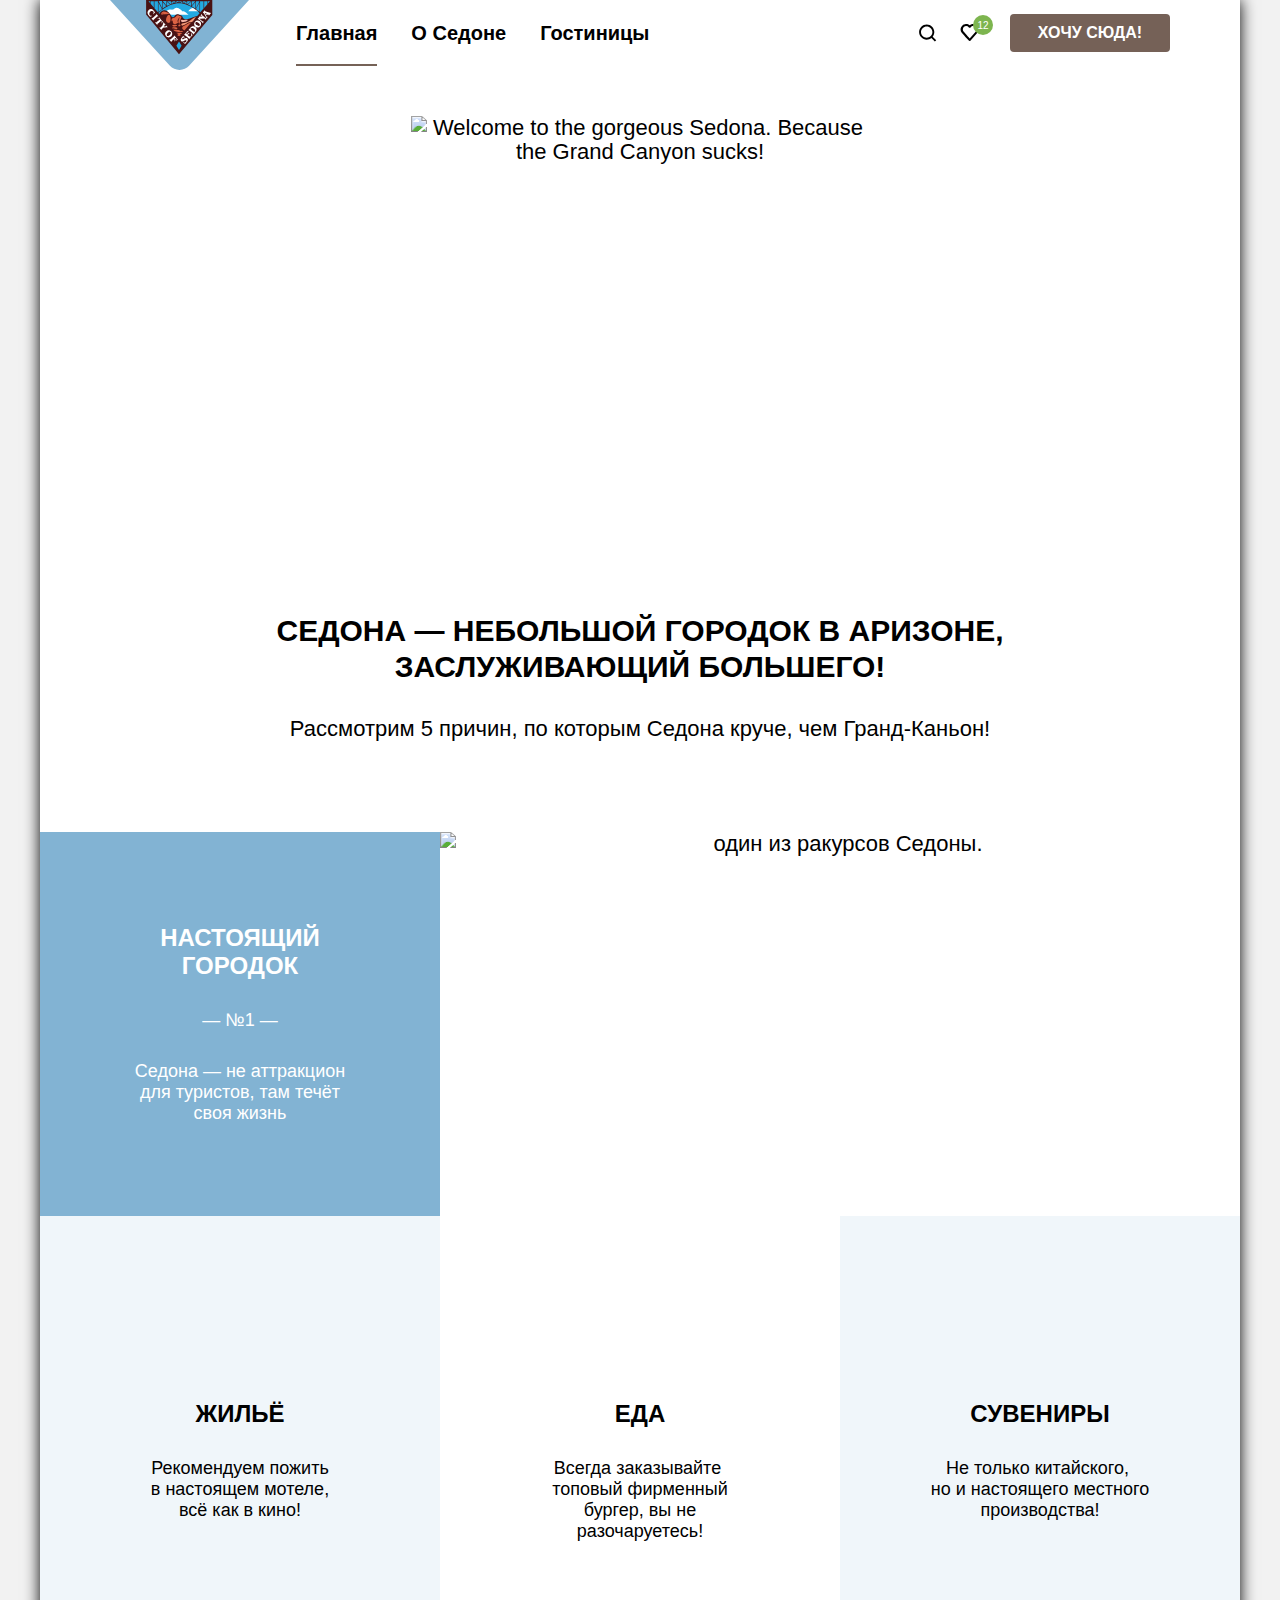
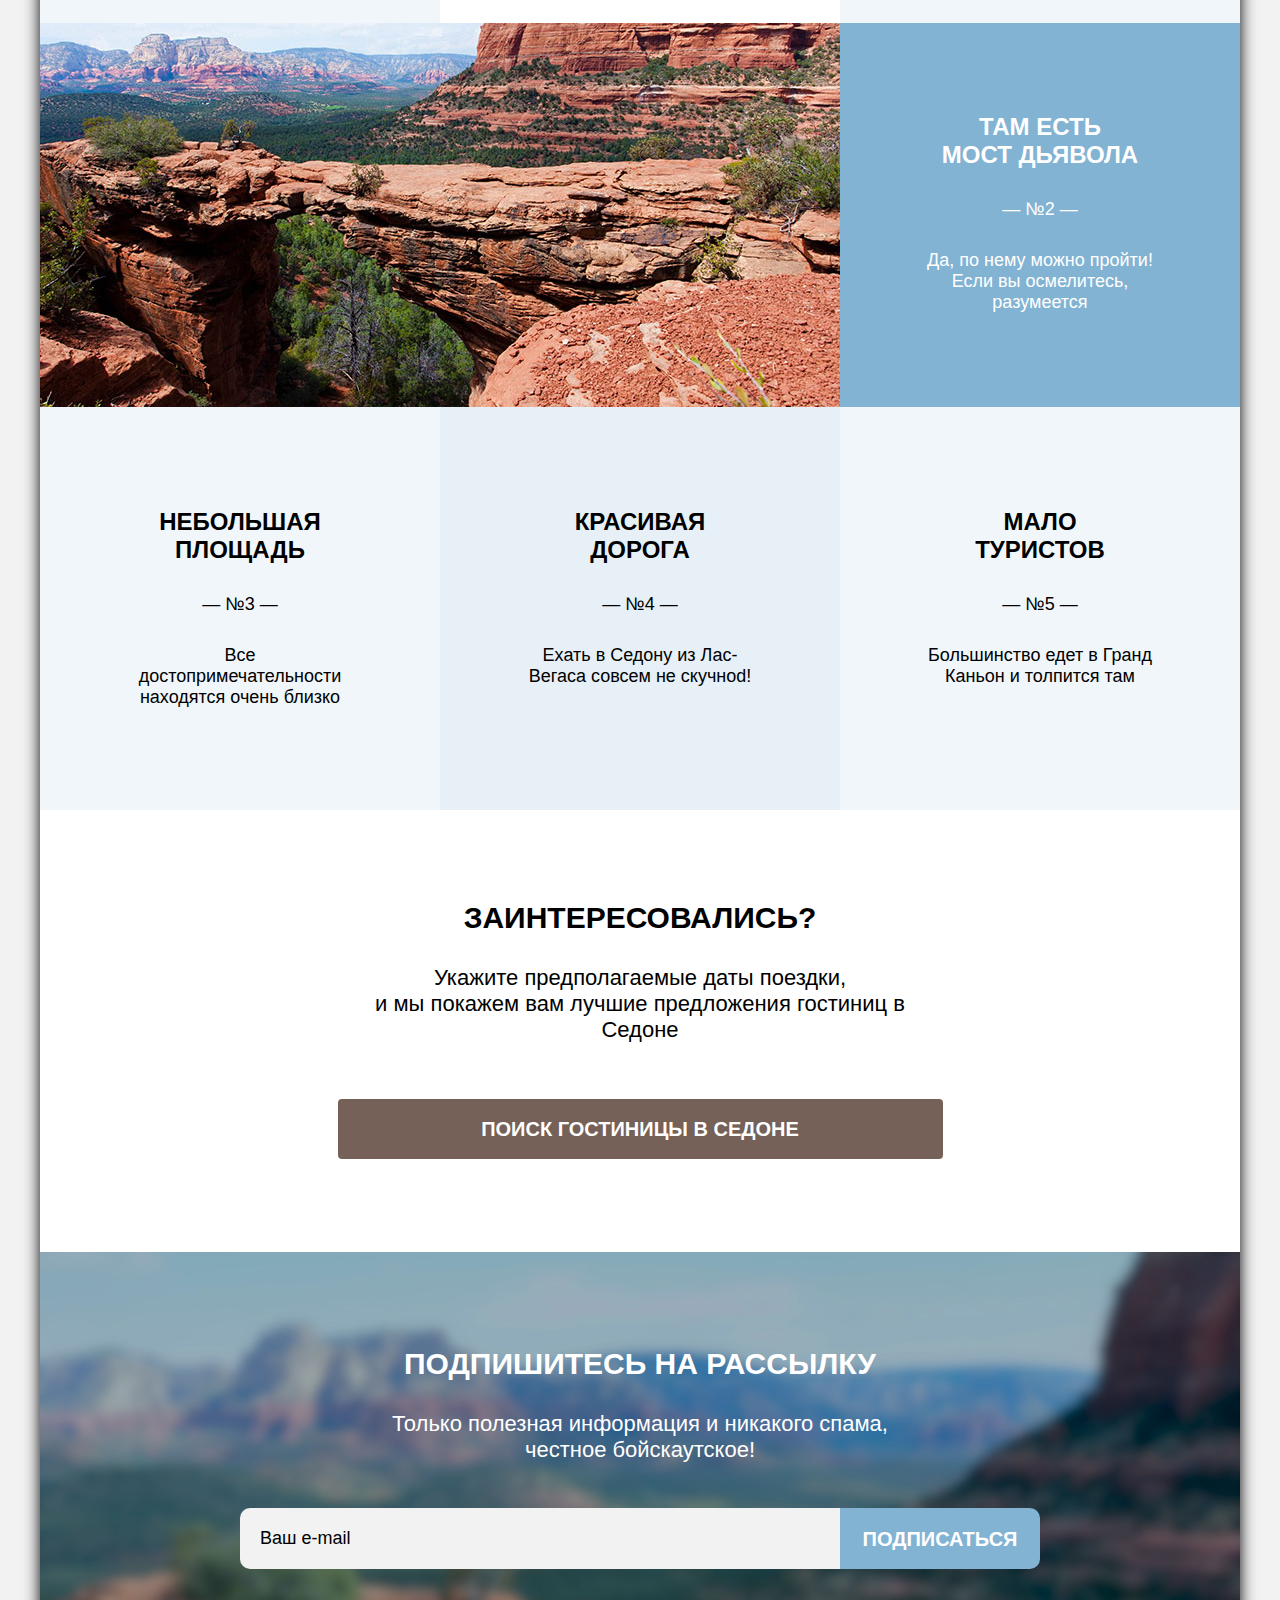
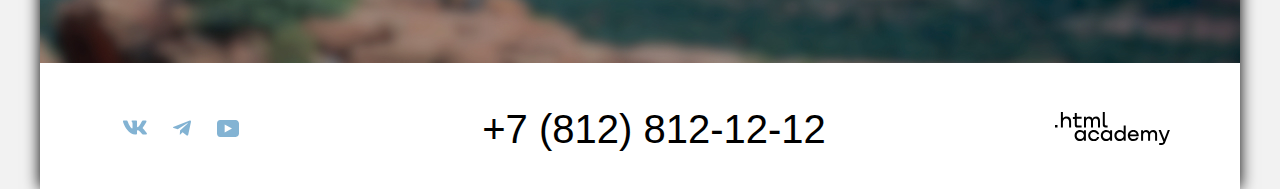
==== commit b542eef1: "Merge pull request #8 from Grikus/master" ====
--- a/index.html
+++ b/index.html
@@ -1,13 +1,10 @@
 <!DOCTYPE html>
 <html lang="ru">
-
   <head>
-    <meta charset="utf-8">
+    <meta charset="utf-8" />
     <title>HTML Academy: Седона</title>
-    <link rel="stylesheet" href="./styles/style.css">
-    <link rel="stylesheet" href="./styles/modal.css">
-    <link rel="stylesheet" href="./styles/buttons.css">
-    <link rel="icon" type="image/png" href="./images/favicon.png">
+    <link rel="stylesheet" href="./styles/style.css" />
+    <link rel="icon" type="image/png" href="./images/favicon.png" />
   </head>
 
   <body class="page-content">
@@ -15,22 +12,22 @@
       <header class="page-header">
         <nav class="navigation">
           <a class="navigation-logo" href="index.html">
-            <img class="navigation-image" width="139" height="70" alt="вернуться на главную страницу."
+            <img class="navigation-image" width="139" height="70" alt="Эмблема города Sedona"
               src="./images/index/header/header-logo.svg">
           </a>
           <ul class="navigation-list">
             <li>
-              <a class="navigation-link current-link">Главная</a>
+              <a class="navigation-link current-link" href="#">Главная</a>
             </li>
             <li>
               <a class="navigation-link" href="#">О Седоне</a>
             </li>
             <li>
-              <a class="navigation-link" href="catalog.html">Гостиницы</a>
+              <a class="navigation-link " href="catalog.html">Гостиницы</a>
             </li>
           </ul>
           <ul class="navigation-user">
-            <li class="navigation-item">
+            <li>
               <a class="navigation-userlink" href="#">
                 <svg aria-hidden="true" focusable="false" width="18" height="18" viewBox="0 0 19 19" fill="none"
                   xmlns="http://www.w3.org/2000/svg">
@@ -42,7 +39,7 @@
                 <span class="visually-hidden">поиск</span>
               </a>
             </li>
-            <li class="navigation-item">
+            <li>
               <a class="navigation-userlink" href="#">
                 <svg aria-hidden="true" focusable="false" width="18" height="18" fill="none"
                   xmlns="http://www.w3.org/2000/svg">
@@ -54,7 +51,7 @@
                 <span class="favorite-count">12</span>
               </a>
             </li>
-            <li class="navigation-item">
+            <li>
               <a class="brown-button want-button" href="catalog.html">хочу сюда!</a>
             </li>
           </ul>
@@ -63,80 +60,137 @@
       <main>
         <h1 class="visually-hidden">Welcone to Sedona</h1>
         <div class="main-picture">
-          <div class="main-picture-title"></div>
+          <img class="main-picture-title" src="images/index/welcome-block/welcome-text.svg" alt="Welcome to the gorgeous Sedona. Because the Grand Canyon sucks!">
         </div>
+        <section>
         <div class="welcome-block">
-          <h2 class="main-header-title">Седона — небольшой городок в Аризоне, <br>
-            заслуживающий большего!</h2>
-          <p class="main-header-text">Рассмотрим 5 причин, по которым Седона круче, чем Гранд-Каньон!</p>
+          <h2 class="main-header-title">
+            Седона — небольшой городок в Аризоне, <br />
+            заслуживающий большего!
+          </h2>
+          <p class="main-header-text">
+            Рассмотрим 5 причин, по которым Седона круче, чем Гранд-Каньон!
+          </p>
         </div>
         <div class="advantages-block">
           <div class="advantages-text">
             <h3 class="advantages-title">Настоящий городок</h3>
             <span class="advantages-description">— №1 — </span>
-            <p class="advantages-description">Седона — не аттракцион для туристов, там течёт своя жизнь</p>
+            <p class="advantages-description">
+              Седона — не аттракцион для туристов, там течёт своя жизнь
+            </p>
           </div>
-          <img class="advantages-image" src="./images/index/adventages/adventage-1/photo-adventage-1.jpg" width="800"
-            height="384" alt="один из ракурсов Седоны.">
+          <img
+            class="advantages-image"
+            src="./images/index/adventages/adventage-1/photo-adventage-1.jpg"
+            width="800"
+            height="384"
+            alt="один из ракурсов Седоны."
+          />
           <ul class="advantages-options">
             <li class="options-item">
               <h3 class="advantages-title">Жильё</h3>
-              <p class="advantages-description">Рекомендуем пожить в&nbsp;настоящем мотеле, всё&nbsp;как&nbsp;в кино!
+              <p class="advantages-description">
+                Рекомендуем пожить в&nbsp;настоящем мотеле, всё&nbsp;как&nbsp;в
+                кино!
               </p>
             </li>
             <li class="options-item">
               <h3 class="advantages-title">Еда</h3>
-              <p class="advantages-description">Всегда заказывайте&nbsp;
-                топовый фирменный бургер, вы не разочаруетесь!</p>
+              <p class="advantages-description">
+                Всегда заказывайте&nbsp; топовый фирменный бургер, вы не
+                разочаруетесь!
+              </p>
             </li>
             <li class="options-item">
               <h3 class="advantages-title">Сувениры</h3>
-              <p class="advantages-description">Не только китайского,&nbsp; но&nbsp;и&nbsp;настоящего местного
-                производства!</p>
+              <p class="advantages-description">
+                Не только китайского,&nbsp; но&nbsp;и&nbsp;настоящего местного
+                производства!
+              </p>
             </li>
           </ul>
-          <img class="advantages-image-second" src="./images/index/adventages/adventage-2/photo-advantage-2.jpg"
-            width="800" height="384" alt="один из ракурсов Седоны.">
+          <img
+            class="advantages-image-second"
+            src="./images/index/adventages/adventage-2/photo-advantage-2.jpg"
+            width="800"
+            height="384"
+            alt="один из ракурсов Седоны."
+          />
           <div class="advantages-text-second">
             <h3 class="advantages-title">Там есть мост&nbsp;дьявола</h3>
             <span class="advantages-description">— №2 —</span>
-            <p class="advantages-description">Да, по нему можно пройти! Если вы осмелитесь, разумеется</p>
+            <p class="advantages-description">
+              Да, по нему можно пройти! Если вы осмелитесь, разумеется
+            </p>
           </div>
           <ol class="advantages-else">
             <li class="advantages-card">
               <h3 class="advantages-title">Небольшая площадь</h3>
               <span class="advantages-description">— №3 —</span>
-              <p class="advantages-description">Все достопримечательности находятся очень близко</p>
+              <p class="advantages-description">
+                Все достопримечательности находятся очень близко
+              </p>
             </li>
             <li class="advantages-card">
-              <h3 class="advantages-title">Красивая<br>
-                дорога</h3>
+              <h3 class="advantages-title">
+                Красивая<br />
+                дорога
+              </h3>
               <span class="advantages-description">— №4 —</span>
-              <p class="advantages-description">Ехать в Седону из Лас-Вегаса совсем не скучно!</p>
+              <p class="advantages-description">
+                Ехать в Седону из Лас-Вегаса совсем не скучноd!
+              </p>
             </li>
             <li class="advantages-card">
-              <h3 class="advantages-title">Мало<br>
-                туристов</h3>
+              <h3 class="advantages-title">
+                Мало<br />
+                туристов
+              </h3>
               <span class="advantages-description">— №5 —</span>
-              <p class="advantages-description">Большинство едет в Гранд Каньон и толпится там</p>
+              <p class="advantages-description">
+                Большинство едет в Гранд Каньон и толпится там
+              </p>
             </li>
           </ol>
         </div>
+      </section>
         <section class="search-block">
-          <h2 class="search-title">Заинтересовались? </h2>
-          <p class="search-text">Укажите предполагаемые даты поездки, <br>и мы покажем вам лучшие предложения гостиниц
-            в
-            Седоне </p>
-          <button class="brown-button button-search" type="submit">ПОИСК ГОСТИНИЦЫ В седоне</button>
+          <h2 class="search-title">Заинтересовались?</h2>
+          <p class="search-text">
+            Укажите предполагаемые даты поездки, <br />и мы покажем вам лучшие
+            предложения гостиниц в Седоне
+          </p>
+          <a class="brown-button button-search" type="button" tabindex="0"
+            >Поиск гостиницы в седоне</a
+          >
         </section>
         <section class="subscribe">
           <div class="subcribe-block">
             <h2 class="subscribe-title">Подпишитесь на рассылку</h2>
-            <p class="subscribe-description">Только полезная информация и никакого спама,<br> честное бойскаутское!</p>
-            <form class="subscribe-form" action="https://echo.htmlacademy.ru" method="post">
-              <input class="field subscribe-field" name="subscribe-email" id="subscribe-email" placeholder="Ваш e-mail"
-                type="email" required>
-              <button class="blue-button subscribe-button" type="submit">подписаться</button>
+            <p class="subscribe-description">
+              Только полезная информация и никакого спама,<br />
+              честное бойскаутское!
+            </p>
+            <form
+              class="subscribe-form"
+              action="https://echo.htmlacademy.ru"
+              method="post"
+            >
+              <label class="visually-hidden" for="subscribe-email"
+                >Форма подписки на рассылку</label
+              >
+              <input
+                class="field subscribe-field"
+                name="subscribe-email"
+                id="subscribe-email"
+                placeholder="Ваш e-mail"
+                type="email"
+                required
+              />
+              <button class="blue-button subscribe-button" type="submit">
+                подписаться
+              </button>
             </form>
           </div>
         </section>
@@ -145,101 +199,205 @@
         <ul class="social-list">
           <li>
             <a class="social-link" href="https://vk.com/htmlacademy">
-              <svg class="social-image" aria-hidden="true" focusable="false" width="24" height="15" viewBox="0 0 24 15"
-                fill="none" xmlns="http://www.w3.org/2000/svg">
-                <path fill-rule="evenodd" clip-rule="evenodd"
+              <svg
+                class="social-image"
+                aria-hidden="true"
+                focusable="false"
+                width="24"
+                height="15"
+                viewBox="0 0 24 15"
+                fill="none"
+                xmlns="http://www.w3.org/2000/svg"
+              >
+                <path
+                  fill-rule="evenodd"
+                  clip-rule="evenodd"
                   d="M23.45 1.448c.166-.546 0-.948-.795-.948H20.03c-.668 0-.976.347-1.143.73 0 0-1.335 3.196-3.226 5.272-.612.602-.89.793-1.224.793-.167 0-.418-.191-.418-.738V1.448c0-.656-.184-.948-.74-.948H9.151c-.417 0-.668.304-.668.593 0 .621.946.765 1.043 2.513v3.798c0 .833-.153.984-.487.984-.89 0-3.055-3.211-4.34-6.885C4.45.788 4.198.5 3.527.5H.9c-.75 0-.9.347-.9.73 0 .682.89 4.07 4.145 8.551 2.17 3.06 5.225 4.719 8.008 4.719 1.669 0 1.875-.368 1.875-1.003v-2.313c0-.737.158-.884.687-.884.39 0 1.057.192 2.615 1.667 1.78 1.749 2.073 2.533 3.075 2.533h2.625c.75 0 1.126-.368.91-1.096-.238-.724-1.088-1.775-2.215-3.022-.612-.71-1.53-1.475-1.809-1.858-.389-.491-.278-.71 0-1.147 0 0 3.2-4.426 3.533-5.929h.001Z"
-                  fill="currentColor" />
+                  fill="currentColor"
+                />
               </svg>
               <span class="visually-hidden">вконтакте</span>
             </a>
           </li>
           <li>
             <a class="social-link" href="https://t.me/htmlacademy">
-              <svg class="social-image" aria-hidden="true" focusable="false" width="18" height="16" viewBox="0 0 18 16"
-                fill="none" xmlns="http://www.w3.org/2000/svg">
+              <svg
+                class="social-image"
+                aria-hidden="true"
+                focusable="false"
+                width="18"
+                height="16"
+                viewBox="0 0 18 16"
+                fill="none"
+                xmlns="http://www.w3.org/2000/svg"
+              >
                 <path
                   d="M16.785.6.841 6.747c-1.088.437-1.082 1.044-.2 1.315L4.735 9.34l9.471-5.976c.448-.273.857-.126.521.172l-7.674 6.926h-.001.001l-.282 4.22c.414 0 .596-.19.828-.413l1.989-1.934 4.135 3.055c.763.42 1.31.204 1.5-.706L17.938 1.89C18.216.775 17.513.27 16.786.599Z"
-                  fill="currentColor" />
+                  fill="currentColor"
+                />
               </svg>
               <span class="visually-hidden">телеграм</span>
             </a>
           </li>
           <li>
-            <a class="social-link" href="https://www.youtube.com/user/htmlacademyru">
-              <svg class="social-image" aria-hidden="true" focusable="false" width="22" height="17" viewBox="0 0 22 17"
-                fill="none" xmlns="http://www.w3.org/2000/svg">
+            <a
+              class="social-link"
+              href="https://www.youtube.com/user/htmlacademyru"
+            >
+              <svg
+                class="social-image"
+                aria-hidden="true"
+                focusable="false"
+                width="22"
+                height="17"
+                viewBox="0 0 22 17"
+                fill="none"
+                xmlns="http://www.w3.org/2000/svg"
+              >
                 <path
                   d="M18.607 0H3.174C1.314 0 0 1.594 0 3.4v10.094C0 15.406 1.313 17 3.174 17h15.652C20.468 17 22 15.406 22 13.6V3.4C21.781 1.594 20.468 0 18.607 0ZM7.662 12.537V4.463L14.995 8.5l-7.333 4.037Z"
-                  fill="currentColor" />
+                  fill="currentColor"
+                />
               </svg>
               <span class="visually-hidden">Ютуб</span>
             </a>
           </li>
         </ul>
-        <a class="footer-phone-call" href="tel:+78128121212">+7 (812) 812-12-12</a>
+        <a class="footer-phone-call" href="tel:+78128121212"
+          >+7 (812) 812-12-12</a
+        >
         <a class="author-link" href="https://htmlacademy.ru/">
-          <svg aria-hidden="true" focusable="false" width="115" height="33" viewBox="0 0 115 33" fill="none"
-            xmlns="http://www.w3.org/2000/svg">
+          <svg
+            aria-hidden="true"
+            focusable="false"
+            width="115"
+            height="33"
+            viewBox="0 0 115 33"
+            fill="none"
+            xmlns="http://www.w3.org/2000/svg"
+          >
             <path
               d="M0 12.9v2.6h2.5v-2.6H0ZM11.6 4.5c-1.6 0-2.8.7-3.6 1.7h-.1V0h-2v15.5h2v-5.3c0-2.1 1.3-3.6 3.3-3.6 1.8 0 2.9 1.4 2.9 3.2v5.7h2V9.4c.1-3-1.8-4.9-4.5-4.9ZM26.6 4.8h-4.8V1.1h-2v3.8h-1.9v2h1.9v6c0 1.7 1 2.7 2.7 2.7h4.1v-2h-3.7c-.7 0-1.1-.4-1.1-1.1V6.8h4.8v-2ZM41.1 4.6c-1.6 0-2.9.8-3.5 2.1h-.1c-.6-1.2-1.8-2.1-3.4-2.1-1.4 0-2.5.8-3.1 1.8h-.1V4.8H29v10.6h2V10c0-2 1-3.5 2.6-3.5 1.5 0 2.4 1 2.4 2.6v6.3h2V9.8c0-2.4 1.4-3.3 2.6-3.3 1.5 0 2.4 1 2.4 2.6v6.3h2V8.9c.1-2.5-1.4-4.3-3.9-4.3ZM47.8 12.7c0 1.7 1 2.7 2.8 2.7h2v-2h-1.7c-.7 0-1.1-.4-1.1-1.1V0h-2v12.7ZM28.9 19.7c-.9-1.1-2.2-1.8-3.9-1.8-3.1 0-5.4 2.3-5.4 5.6s2.3 5.6 5.4 5.6c1.8 0 3-.8 3.8-1.9h.1v1.6h2V18.2h-2v1.5Zm-3.6 7.4c-2.2 0-3.6-1.6-3.6-3.6s1.4-3.6 3.6-3.6 3.6 1.6 3.6 3.6c0 1.9-1.4 3.6-3.6 3.6ZM44.2 22c-.5-2.4-2.6-4.1-5.4-4.1-3.4 0-5.6 2.5-5.6 5.6 0 3.1 2.2 5.6 5.6 5.6 2.8 0 4.9-1.8 5.4-4.2h-2.1c-.4 1.3-1.7 2.3-3.3 2.3-2.2 0-3.6-1.6-3.6-3.6s1.4-3.6 3.6-3.6c1.6 0 2.8 1 3.3 2.2h2.1V22ZM55.1 19.7c-.9-1.1-2.2-1.8-3.9-1.8-3.1 0-5.4 2.3-5.4 5.6s2.3 5.6 5.4 5.6c1.8 0 3-.8 3.8-1.9h.1v1.6h2V18.2h-2v1.5Zm-3.6 7.4c-2.2 0-3.6-1.6-3.6-3.6s1.4-3.6 3.6-3.6 3.6 1.6 3.6 3.6c0 1.9-1.5 3.6-3.6 3.6ZM68.7 19.8c-.9-1.1-2.2-1.9-3.9-1.9-3.1 0-5.4 2.3-5.4 5.6s2.2 5.6 5.4 5.6c1.7 0 3-.8 3.8-1.8h.1v1.5h2V13.4h-2v6.4Zm-3.6 7.3c-2.2 0-3.6-1.6-3.6-3.6s1.4-3.6 3.6-3.6 3.6 1.6 3.6 3.6c-.1 2-1.5 3.6-3.6 3.6ZM78.3 17.9c-3.3 0-5.5 2.5-5.5 5.6 0 3 2.1 5.6 5.5 5.6 2.5 0 4.5-1.3 5.2-3.6h-2.1c-.5 1-1.6 1.6-3 1.6-1.9 0-3.3-1.3-3.4-2.9h8.8c.2-3.6-2-6.3-5.5-6.3Zm0 1.9c1.7 0 3 1 3.3 2.6h-6.5c.3-1.5 1.5-2.6 3.2-2.6ZM98.2 17.9c-1.6 0-2.9.8-3.6 2h-.1c-.6-1.2-1.8-2-3.4-2-1.4 0-2.5.7-3.1 1.8v-1.5h-1.9v10.6h2v-5.4c0-2 1-3.4 2.6-3.5 1.5 0 2.4 1 2.4 2.6v6.3h2v-5.6c0-2.4 1.4-3.3 2.6-3.3 1.5 0 2.4 1 2.4 2.6v6.3h2v-6.5c.1-2.6-1.4-4.4-3.9-4.4ZM109.4 27l-3.6-8.9h-2.2l4.8 11.6c-.3.9-.7 1.2-1.7 1.2h-2.5v2h2.5c1.8 0 2.8-.8 3.5-2.6l4.7-12.2h-2.1l-3.4 8.9Z"
-              fill="currentColor" />
+              fill="currentColor"
+            />
           </svg>
         </a>
       </footer>
     </div>
     <div class="modal-container modal-container-close">
       <div class="modal modal-reservation">
-        <button class="modal-close-button" type="button" tabindex="0">
+        <button class="modal-close-button" type="button">
           <span class="visually-hidden">Закрыть</span>
         </button>
         <section class="modal-content">
           <h2 class="modal-title">Поиск гостиницы в Седоне</h2>
-          <form class="reservation-form" action="https://echo.htmlacademy.ru/" method="post">
+          <form
+            class="reservation-form"
+            action="https://echo.htmlacademy.ru/"
+            method="post"
+          >
             <div class="reservation-date">
-              <label class="reservation-title" for="arrive-date">Дата Заезда:</label>
-              <input class="reservation-field field" type="text" id="arrive-date" name="arrive"
-                placeholder="27 апреля 2020" required>
+              <label class="reservation-title" for="arrive-date"
+                >Дата Заезда:</label
+              >
+              <input
+                class="reservation-field field"
+                type="text"
+                id="arrive-date"
+                name="arrive"
+                placeholder="27 апреля 2020"
+                required
+              />
               <div class="reservation-notice">
-                <p class="notice correct-notice-arrive">На эти даты есть свободные номера. Пока есть.</p>
-                <p class="notice invalid-notice-arrive">Мы не можем отправить вас в прошлое.</p>
+                <p class="notice correct-notice-arrive">
+                  На эти даты есть свободные номера. Пока есть.
+                </p>
+                <p class="notice invalid-notice-arrive">
+                  Мы не можем отправить вас в прошлое.
+                </p>
               </div>
             </div>
             <div class="reservation-date">
-              <label class="reservation-title" for="departure-date">Дата Выезда:</label>
-              <input class="reservation-field field" type="text" id="departure-date" name="departure"
-                placeholder="1 сентября 2021" required>
+              <label class="reservation-title" for="departure-date"
+                >Дата Выезда:</label
+              >
+              <input
+                class="reservation-field field"
+                type="text"
+                id="departure-date"
+                name="departure"
+                placeholder="1 сентября 2021"
+                required
+              />
             </div>
             <div class="reservation-notice">
-              <p class="notice correct-notice-departure">На эти даты есть свободные номера. Пока есть.</p>
-              <p class="notice invalid-notice-departure">Мы не можем отправить вас в прошлое.</p>
+              <p class="notice correct-notice-departure">
+                На эти даты есть свободные номера. Пока есть.
+              </p>
+              <p class="notice invalid-notice-departure">
+                Мы не можем отправить вас в прошлое.
+              </p>
             </div>
             <div class="reservation-people">
-              <label class="reservation-title adults-title" for="adult-count">Взрослые:</label>
+              <label class="reservation-title adults-title" for="adult-count"
+                >Взрослые:</label
+              >
               <div class="modal-reservation-button">
-                <button class="button-minus" type="button"></button>
+                <button
+                  class="button-minus"
+                  type="button"
+                  area-label="уменьшить количество человек"
+                ></button>
               </div>
-              <input class="people-field field" type="number" id="adult-count" name="people" placeholder="2">
+              <input
+                class="people-field field"
+                type="number"
+                id="adult-count"
+                name="people"
+                placeholder="2"
+              />
               <div class="modal-reservation-button">
                 <button class="button-plus" type="button"></button>
               </div>
-              <label class="reservation-title children-title" for="children-count">Дети:</label>
-              <div class="tooltip-button" tabindex="0" data-title="Укажите количество детей, которые будут с вами, возраст которых от 6 до 18
-              лет. Дети до 6 лет размещаются бесплатно.">
+              <label
+                class="reservation-title children-title"
+                for="children-count"
+                >Дети:</label
+              >
+              <div
+                class="tooltip-button"
+                tabindex="0"
+                data-title="Укажите количество детей, которые будут с вами, возраст которых от 6 до 18
+              лет. Дети до 6 лет размещаются бесплатно."
+              ></div>
+              <div class="modal-reservation-button">
+                <button
+                  class="button-minus"
+                  type="button"
+                  area-label="уменьшить количество человек"
+                ></button>
               </div>
+              <input
+                class="people-field field"
+                type="number"
+                id="children-count"
+                name="people"
+                placeholder="1"
+              />
               <div class="modal-reservation-button">
-                <button class="button-minus" type="button"></button>
-              </div>
-              <input class="people-field field" type="number" id="children-count" name="people" placeholder="1">
-              <div class="modal-reservation-button">
-                <button class="button-plus" type="button"></button>
+                <button
+                  class="button-plus"
+                  type="button"
+                  area-label="увеличить количество человек"
+                ></button>
               </div>
             </div>
-            <button class="blue-button modal-search" type="button">Найти</button>
+            <button class="blue-button modal-search" type="submit">
+              Найти
+            </button>
           </form>
         </section>
       </div>
     </div>
   </body>
-
 </html>
--- a/styles/style.css
+++ b/styles/style.css
@@ -7,7 +7,7 @@
 }
 
 @font-face {
-  font-family: "PT Sans";
+  font-family: "PT Sans", sans-serif;
   font-style: normal;
   font-weight: 700;
   src: url("../fonts/ptsans-700.woff2") format("woff2");
@@ -39,17 +39,16 @@
   font-size: 22px;
   line-height: 24px;
   color: #000000;
-  background-color: #F2F2F2;
+  background-color: #f2f2f2;
   text-align: center;
 }
-
-/* У страницы должна быть минимальная ширина, чтобы у пользователей с меньшим разрешением при просмотре страницы оставались работоспособны все элементы сайта. */
 
 .page-container {
   width: 1200px;
   margin: 0 auto;
   background-color: #ffffff;
-  box-shadow: 0 0 15px rgba(0, 0, 0, 0.2);
+  box-shadow: 0 0 15px;
+  background- rgba(0, 0, 0, 0.2);
 }
 
 .page-header {
@@ -87,6 +86,7 @@
 }
 
 .navigation-link {
+  position: relative;
   display: inline-block;
   margin: 0;
   font-weight: 700;
@@ -98,6 +98,7 @@
   padding: 20px 17px;
   line-height: 26px;
   transition: 0.3s;
+  z-index: 1;
 }
 
 .navigation-user {
@@ -115,11 +116,12 @@
   display: flex;
   position: relative;
   margin: 0;
-  padding: 24px 12px;
+  padding: 24px 11px 24px 12px;
   text-decoration: none;
   color: #000000;
   cursor: pointer;
   transition: 0.3s;
+  z-index: 1;
 }
 
 .favorite-count {
@@ -131,7 +133,7 @@
   top: 15px;
   width: 20px;
   height: 20px;
-  background-color: #7DB54F;
+  background-color: #7db54f;
   border-radius: 50%;
   font-size: 10px;
   line-height: 13px;
@@ -174,14 +176,11 @@
 .main-picture {
   position: relative;
   display: flex;
-  justify-content: center;
-  align-items: center;
   background-image: url("../images/index/welcome-block/index-background.jpg");
   min-height: 485px;
   width: 100%;
   background-color: #ffffff;
   color: #000000;
-  background-size: 100% auto;
   background-repeat: no-repeat;
   margin: 0;
   margin-top: -5px;
@@ -189,9 +188,6 @@
 
 .main-picture-title {
   position: absolute;
-  content: "";
-  background-image: url(../images/index/welcome-block/welcome-text.svg);
-  background-repeat: no-repeat;
   width: 458px;
   height: 352px;
   top: 51px;
@@ -239,11 +235,16 @@
   max-width: 1200px;
 }
 
+.advantages-list {
+  margin: 0;
+  padding: 0;
+}
+
 .advantages-text {
   grid-column: 1/2;
   display: flex;
   flex-direction: column;
-  background-color: #82B3D3;
+  background-color: #82b3d3;
   color: #ffffff;
   padding: 92px 85px;
   gap: 30px;
@@ -268,6 +269,7 @@
   margin: 0;
   padding: 0;
   list-style-type: none;
+  max-width: 100%;
 }
 
 .advantages-description {
@@ -307,7 +309,7 @@
   grid-column: 3/-1;
   display: flex;
   flex-direction: column;
-  background-color: #82B3D3;
+  background-color: #82b3d3;
   color: #ffffff;
   padding: 90px 85px;
   gap: 30px;
@@ -328,6 +330,7 @@
 
 .advantages-card {
   max-width: 230px;
+  min-width: 230px;
   display: flex;
   flex-direction: column;
   gap: 30px;
@@ -363,7 +366,6 @@
   margin-bottom: 56px;
   padding: 0;
 }
-/* не совпадает с пикселем */
 
 .brown-button {
   display: inline-block;
@@ -381,10 +383,10 @@
   width: 575px;
   cursor: pointer;
   padding: 12px 15px;
-  font-family: "PT Sans";
-}
-
-/* subscribe section */
+  font-family: "PT Sans", sans-serif;
+}
+
+ /* subscribe section  */
 .subscribe {
   background-image: url("../images/index/subscribe/background-image-subscribe.jpg");
   width: 100%;
@@ -425,7 +427,7 @@
 }
 
 .field {
-  background-color: #F2F2F2;
+  background-color: #f2f2f2;
   border-radius: 10px 0 0 10px;
   font: inherit;
   border: none;
@@ -440,9 +442,13 @@
   width: 560px;
 }
 
+.subscribe-field::placeholder {
+  color: #000000;
+}
+
 .blue-button {
   display: inline-block;
-  background-color: #83B3D3;
+  background-color: #83b3d3;
   color: #ffffff;
   border: none;
   border-radius: 4px;
@@ -454,13 +460,13 @@
   cursor: pointer;
   padding: 12px 15px;
   margin-bottom: 95px;
-  font-family: "PT Sans";
+  font-family: "PT Sans", sans-serif;
   transition: 0.3s;
 }
 
 .subscribe-button {
   display: inline-block;
-  background-color: #82B3D3;
+  background-color: #82b3d3;
   border-radius: 0 10px 10px 0;
   border: none;
   color: #ffffff;
@@ -489,12 +495,14 @@
   padding: 0;
   margin: 0;
   list-style-type: none;
+  max-width: 160px;
+  min-width: 160px;
 }
 
 .social-link {
   display: flex;
   padding: 10px 13px 16px;
-  color:#83B3D3;
+  color:#83b3d3;
   cursor: pointer;
   transition: 0.3s;
 }
@@ -506,7 +514,7 @@
   color: inherit;
   text-decoration: none;
   cursor: pointer;
-  padding: 2px 0 9px 2px;
+  padding: 4px 19px 9px 2px;
   transition: 0.3s;
 }
 
@@ -522,11 +530,12 @@
  /* filter-field */
 
  .filter-image {
+  display: flex;
   background-image: url("../images/catalog/hotels-search/filter-background.jpg");
   background-color: #000000;
   color:#ffffff;
-  background-size: 100%;
-  width: 100%;
+  background-size: cover;
+  margin-top: -5px;
   background-repeat: no-repeat;
   padding: 0;
   flex-grow: 1;
@@ -538,8 +547,7 @@
   flex-direction: column;
   justify-content: flex-start;
   margin: 0 auto;
-  margin-top: -5px;
-  width: 1060px;
+  width: 100%;
   color: #ffffff;
   padding: 35px 70px 70px;
 }
@@ -579,21 +587,24 @@
 }
 
 .breadcrumbs-item {
+  align-self: center;
+}
+
+.breadcrumbs-item-current {
   position: relative;
-  align-self: center;
-  margin-right: 25px;
-}
-
-.breadcrumbs-item::after {
+  padding-left: 25px;
+}
+
+.breadcrumbs-item-current::before {
+  position: absolute;
   content: "";
   display: block;
-  position: absolute;
   width: 6.5px;
   height: 9px;
   background-image: url(../images/catalog/hotels-search/logo-arrow-bread.svg);
   background-repeat: no-repeat;
-  top: 3px;
-  left: 23px;
+  top: 6px;
+  left: 10px;
 }
 
 .breadcrumbs-item:last-child {
@@ -617,6 +628,7 @@
 
 .catalog-filter-group {
   display: flex;
+  max-width: 150px;
   padding: 0;
   margin: 0;
   margin-right: 70px;
@@ -658,7 +670,7 @@
   margin-bottom: 15px;
 }
 
-.control-item:nth-child(3) {
+.control-item:last-child {
   margin-bottom: 0;
 }
 
@@ -709,7 +721,7 @@
   left: 5px;
   width: 10px;
   height: 10px;
-  background-color: #3F5E72;
+  background-color: #3f5e72;
   border-radius: 50%;
 }
 
@@ -734,7 +746,7 @@
 .range-scale {
   position: relative;
   height: 4px;
-  background-color: #ffffff91;
+  background-color: #ffffff;
 }
 
 .range-bar {
@@ -795,13 +807,13 @@
   font: inherit;
   background-color: transparent;
   appearance: textfield;
-  padding: 12px 46px 11px 19px;
+  padding: 12px 46px 11px 18px;
   max-width: 77px;
   color: #ffffff;
   text-align: start;
   font-size: 18px;
   line-height: 21px;
-  border: 2px solid #FFFFFF;
+  border: 2px solid #ffffff;
 }
 
 .input-from {
@@ -817,12 +829,12 @@
   width: 160px;
   cursor: pointer;
   padding: 0;
-  align-self: flex-end;
+  margin-top: 60px;
 }
 
 .button-accept {
   width: 160px;
-  background-color: #82B3D3;
+  background-color: #82b3d3;
   font-size: 16px;
   line-height: 20px;
   margin: 0;
@@ -836,6 +848,7 @@
   line-height: 20px;
   text-align: center;
   cursor: pointer;
+  padding: 15px 25px;
 }
 /* main catalog */
 .main-catalog {
@@ -855,7 +868,8 @@
   font-size: 30px;
   line-height: 36px;
   text-transform: uppercase;
-  margin-right: 191px;
+  margin-right: 188px;
+  max-width: 400px;
 }
 
 .select {
@@ -877,21 +891,22 @@
   align-items: center;
   border: 2px solid #E5E5E5;
   font: inherit;
-  padding: 12px 20px;
+  padding: 12px 18px;
   padding-right: 54px;
   border-radius: 4px;
   background-image: url(../images/catalog/sort-panel/select-arrow.svg);
   background-repeat: no-repeat;
-  background-position: right 11px top 12px;
+  background-position: right 15px top 12px;
   appearance: none;
   transition: 0.3s;
+  cursor: pointer;
 }
 
 .sort-list {
   display: flex;
   align-items: center;
   list-style-type: none;
-  gap: 8px;
+  gap: 9px;
   row-gap: 0;
   padding: 0;
   margin: 0;
@@ -904,7 +919,7 @@
   width: 48px;
   height: 48px;
   box-sizing: border-box;
-  border: 2px solid #E5E5E5;
+  border: 2px solid #e5e5e5;
   border-radius: 4px;
   cursor: pointer;
   background-color: #ffffff;
@@ -915,19 +930,19 @@
   border-color: #000000;
   background-image: url("../images/catalog/sort-panel/icon-table-filter.svg");
   background-repeat: no-repeat;
-  background-position: left 14px top 14px;
+  background-position: left 13px top 14px;
 }
 
 .slide {
   background-image: url("../images/catalog/sort-panel/icon-slideshow-search.svg");
   background-repeat: no-repeat;
-  background-position: left 14px top 14px;
+  background-position: left 12px top 14px;
 }
 
 .list {
   background-image: url("../images/catalog/sort-panel/icon-list-search.svg");
   background-repeat: no-repeat;
-  background-position: left 14px top 14px;
+  background-position: left 11px top 14px;
 }
 
 .catalog-list {
@@ -981,7 +996,7 @@
   text-decoration: none;
   font-size: 16px;
   text-align: center;
-  font-family: "PT Sans";
+  font-family: "PT Sans", sans-serif;
   line-height: 20px;
   cursor: pointer;
 }
@@ -991,7 +1006,7 @@
   height: 37px;
   margin: 0;
   padding: 9px 15px;
-  background-color: #82B3D3;
+  background-color: #82b3d3;
   font-size: 16px;
   line-height: 20px;
   text-align: center;
@@ -1011,7 +1026,7 @@
   width: 575px;
   padding: 12px 15px;
   margin-bottom: 95px;
-  font-family: "PT Sans";
+  font-family: "PT Sans", sans-serif;
   cursor: pointer;
   transition: 0.3s;
 }
@@ -1021,7 +1036,7 @@
   height: 37px;
   margin: 0;
   padding: 9px 15px;
-  background-color: #7DB54F;
+  background-color: #7db54f;
   font-size: 16px;
   line-height: 20px;
   text-align: center;
@@ -1050,12 +1065,14 @@
 }
 
 .catalog-item-raiting {
-  background-color: #F2F2F2;
+  text-overflow: ellipsis;
+  background-color: #f2f2f2;
   border-radius: 4px;
   font-size: 16px;
   line-height: 20px;
   text-transform: uppercase;
-  padding: 9px 22px;
+  padding: 9px 18px;
+  max-width: 140px;
 }
 
 .divider {
@@ -1098,7 +1115,7 @@
   margin: 0;
   border-radius: 4px;
   text-decoration: none;
-  background-color: #F2F2F2;
+  background-color: #f2f2f2;
   color: #000000;
 }
 
@@ -1116,11 +1133,561 @@
   font-weight: 400;
   font-size: 18px;
   line-height: 21px;
-  margin-right: 53px;
+  margin-right: 54px;
  }
 
  .pagination-select {
   width: 160px;
 }
 
- /* button styles */
+/* modal-window */
+
+
+.modal-container {
+  /* to turn on/off modal window write display:none or display:flex */
+  display: none;
+  position: fixed;
+  top: 0;
+  left: 0;
+  width: 100%;
+  height: 100%;
+  background-color: rgba(242, 242, 242, 0.8);;
+}
+
+.modal-reservation {
+  position: relative;
+  margin: auto;
+  padding: 54px 70px 70px 68px;
+  background-color: #ffffff;
+  border-radius: 30px;
+  width: 575px;
+  text-align: start;
+}
+
+.modal-title {
+  margin: 0;
+  margin-left: -2px;
+  padding: 8px 60px 7px 0;
+  margin-bottom: 56px;
+  font-size: 30px;
+  line-height: 36px;
+  text-transform: uppercase;
+  font-weight: 700;
+  text-align: start;
+}
+
+.modal-close-button {
+  position: absolute;
+  width: 53px;
+  height: 53px;
+  border: none;
+  border-radius: 50%;
+  background-color: #f2f2f2;
+  top: 54px;
+  right: 70px;
+  padding: 0;
+  background-image: url(../images/modal/modal-close.svg);
+  background-repeat: no-repeat;
+  background-position: center;
+  cursor: pointer;
+  transition: 0.3s;
+}
+
+.modal-content {
+  display: flex;
+  flex-direction: column;
+}
+
+.reservation-form {
+  display: flex;
+  flex-direction: column;
+}
+
+.reservation-date {
+  display: flex;
+  flex-wrap: wrap;
+  line-height: 50px;
+  margin: 0;
+}
+
+.reservation-title {
+  font-weight: 700;
+  font-size: 20px;
+  line-height: 50px;
+  max-width: 120px;
+
+}
+
+.reservation-field {
+  background-image: url(../images/modal/modal-calendar.svg);
+  background-repeat: no-repeat;
+  background-position: top 18px right 17px;
+  display: block;
+  width: 352px;
+  padding: 15px 49px 15px 19px;
+  border-radius: 4px;
+  margin-left: auto;
+  appearance: none;
+  line-height: 21px;
+  font-size: 18px;
+}
+
+.reservation-notice {
+  margin-left: 155px;
+  margin-bottom: 11px;
+}
+
+.notice {
+  margin: 0;
+  padding: 0;
+  text-align: start;
+  font-size: 16px;
+  line-height: 21px;
+  padding-top: 7px;
+}
+
+.correct-notice-arrive {
+  display: none;
+}
+
+.invalid-notice-arrive {
+  color: #ff5757;
+}
+
+.correct-notice-departure {
+  color: #333333;
+}
+
+.invalid-notice-departure {
+  display: none;
+}
+
+.reservation-people {
+  display: flex;
+  margin: 0;
+  padding: 0;
+  align-items: center;
+  margin-bottom: 40px;
+}
+
+.people-field {
+  width: 31px;
+  text-align: center;
+  border-radius: 0;
+  font-size: 18px;
+  line-height: 21px;
+  padding: 14px 0;
+  z-index: 1;
+}
+
+.adults-title {
+  margin-right: 64px;
+}
+
+.children-title {
+  margin-left: 56px;
+}
+
+.modal-reservation-button {
+  display: flex;
+  justify-content: center;
+  max-width: 51px;
+  background-color: #f2f2f2;
+  padding: 18px 19px;
+  border-radius: 4px 0 0 4px;
+}
+
+.modal-reservation-button:nth-child(4),
+.modal-reservation-button:nth-child(9) {
+  border-radius:  0 4px 4px 0;
+}
+
+.button-minus {
+  width: 13px;
+  height: 13px;
+  border: none;
+  background-image: url(../images/modal/modal-minus.svg);
+  background-repeat: no-repeat;
+  background-position: center;
+  cursor: pointer;
+}
+
+.button-plus {
+  width: 13px;
+  height: 13px;
+  border: none;
+  background-image: url(../images/modal/modal-plus.svg);
+  background-repeat: no-repeat;
+  background-position: center;
+  cursor: pointer;
+}
+
+.tooltip-button {
+  position: relative;
+  width: 25px;
+  height: 25px;
+  background-color: #83b3d3;
+  background-image: url(../images/modal/modal-info.svg);
+  background-repeat: no-repeat;
+  background-position: center;
+  border-radius: 50%;
+  border: none;
+  margin: 0 18px 0 5px;
+  cursor: pointer;
+}
+
+.tooltip-text {
+  display: none;
+  position: absolute;
+  width: 216px;
+  font-size: 16px;
+  line-height: 21px;
+  color: #ffffff;
+  background-color: #333333;
+  border-radius: 10px;
+  text-transform: none;
+  box-shadow: 0 15px 30px rgba(0, 0, 0, 0.3);
+  padding: 16px 17px 22px 23px;
+  left: -115px;
+  top: 40px;
+}
+
+.people-field::-webkit-outer-spin-button,
+.people-field::-webkit-inner-spin-button {
+  appearance: none;
+  margin: 0;
+}
+
+.modal-search {
+  padding: 12px 26px;
+  border-radius: 10px;
+  margin: 0;
+}
+
+/* button-styles */
+
+/* navigation-panel */
+.navigation-image:hover,
+.navigation-image:focus {
+ opacity: 60%;
+}
+
+.navigation-image:active {
+ opacity: 30%;
+}
+
+.navigation-link:hover,
+.navigation-link:focus {
+ color: #756157;
+}
+
+.navigation-link:active {
+ color: rgba(117, 97, 87, 0.3);
+}
+
+.navigation-userlink:hover,
+.navigation-userlink:focus {
+ color: #756157;
+}
+
+.navigation-userlink:active {
+ color: rgba(117, 97, 87, 0.3);
+}
+/* usual-buttons */
+.brown-button:hover,
+.brown-button:focus {
+ background-color: #615048;
+}
+
+.brown-button:active {
+ background-color: #756157;
+ color: hsla(0, 0%, 100%, 0.3);
+}
+
+.brown-button:disabled {
+ background-color: #e5e5e5;
+}
+
+.blue-button:hover,
+.blue-button:focus {
+ background-color: #68a2ca;
+}
+
+.blue-button:active {
+ background-color: #68a2ca;
+ color: hsla(0, 0%, 100%, 0.3);
+}
+
+.blue-button:disabled {
+ background-color: #e5e5e5;
+}
+
+.green-button:hover,
+.green-button:focus {
+ background-color: #6c9e42;
+}
+
+.green-button:active {
+ background-color: #7db54f;
+ color: hsla(0, 0%, 100%, 0.3);
+}
+
+.green-button:disabled {
+ background-color: #e5e5e5;
+}
+
+.social-link:hover,
+.social-link:focus {
+ color:#68a2ca;
+}
+
+.social-link:active {
+ color: rgba(104, 162, 202, 0.3);
+}
+
+.footer-phone-call:hover,
+.footer-phone-call:focus {
+ color: #756157;
+}
+
+.footer-phone-call:active {
+ color: rgba(117, 97, 87, 0.3);
+}
+
+.author-link:hover,
+.author-link:focus {
+ color: #756157;
+}
+
+.author-link:active {
+ color: rgba(117, 97, 87, 0.3);
+}
+
+/* main-catalog */
+.sort-button:hover {
+ border: 2px solid #000000;
+}
+
+.sort-button:focus {
+  outline: none;
+ border: 2px solid #68A2CA;
+}
+
+.sort-button:active {
+ border: 2px solid #000000;
+}
+
+.pagination-current:hover,
+.pagination-current:active,
+.pagination-current:focus {
+ background-color: #f2f2f2;
+ color:#000000;
+}
+
+
+/* subscribe */
+.field:hover {
+ background-color: #e6e6e6;
+}
+
+.field:focus {
+ background-color: #e6e6e6;
+ outline: 3px solid #83b3d3;
+}
+
+.field:active {
+ background-color: #ffffff;
+ outline: 2px solid #000000;
+}
+
+.field:disabled {
+ background-color: #e6e6e62f;
+}
+
+/* control panel catalog.html */
+.breadcrumbs-link:hover {
+ color: rgba(255, 255, 255, 0.6);
+}
+
+.breadcrumbs-link:active {
+ color: rgba(255, 255, 255, 0.3);
+}
+
+.breadcrumbs-link:disabled {
+ color: rgba(255, 255, 255, 0.9);
+}
+
+.breadcrumbs-image:hover {
+ color: rgba(255, 255, 255, 0.6);
+}
+
+.breadcrumbs-image:active {
+  color: rgba(255, 255, 255, 0.3);
+}
+
+.breadcrumbs-image:disabled {
+  color: rgba(255, 255, 255, 0.9);
+}
+
+.range-toggle:hover {
+ box-shadow: 0 4px 10px rgba(0, 0, 0, 0.25);
+}
+
+.range-toggle:focus {
+ box-shadow: 0 4px 10px rgba(0, 0, 0, 0.25);
+ outline: 3px solid #83B3D3;
+}
+
+.range-toggle:active {
+ box-shadow: 0 7px 15px rgba(0, 0, 0, 0.4);
+ outline: 2px solid #83B3D3;
+}
+
+.control-check:hover {
+ background-color: rgba(255, 255, 255, 0.6);
+}
+
+.control-check:focus {
+ background-color: rgba(255, 255, 255, 0.6);
+ outline: 3px solid #83b3d3;
+}
+
+.control-check:active {
+  outline: none;
+ background-color: rgba(255, 255, 255, 0.3);
+}
+
+.control-check:disabled {
+ background-color: rgba(255, 255, 255, 0);
+}
+
+.control-radio:focus {
+ outline: 3px solid #83b3d3;
+}
+
+.control-radio:disabled {
+ background-color: rgba(255, 255, 255, 0);
+}
+
+.select-control:hover,
+.select-control:focus {
+  outline: none;
+ border-color: #68a2ca;
+}
+
+.select-control:active {
+ border-color: #3f5e72;
+}
+
+.select-control:disabled {
+ border-color: rgba(0, 0, 0, 0.3);
+ color: rgba(0, 0, 0, 0.3);
+}
+
+.modal-close-button:hover {
+ background-color: #e6e6e6;
+}
+
+.modal-close-button:focus {
+ outline: 3px solid #83b3d3;
+ background-color: #e6e6e6;
+}
+
+.modal-close-button:active {
+ background-color: #e6e6e6;
+ opacity: 30%;
+ outline: none;
+}
+
+.modal-search:focus {
+ outline: 3px solid #756257;
+}
+
+.tooltip-button:hover,
+.tooltip-button:focus {
+ background-color: #68a2ca;
+ border: none;
+}
+
+.tooltip-button:active {
+ opacity: 30%;
+}
+
+.tooltip-button:hover::after,
+.tooltip-button:focus::after {
+ content: attr(data-title);
+ position: absolute;
+ width: 216px;
+ font-size: 16px;
+ line-height: 21px;
+ color: #FFFFFF;
+ background-color: #333333;
+ border-radius: 10px;
+ text-transform: none;
+ box-shadow: 0 15px 30px rgba(0, 0, 0, 0.3);
+ padding: 16px 17px 22px 23px;
+ left: -115px;
+ top: 40px;
+}
+
+.tooltip-button:hover::before,
+.tooltip-button:focus::before {
+ position: absolute;
+ content: "";
+ width: 19px;
+ height: 9px;
+ background-image: url(../images/modal/tooltip-triangle.svg);
+ background-repeat: no-repeat;
+ top: 31px;
+ left: 3px;
+}
+
+.tooltip-button:disabled{
+ background-color: #F2F2F2;
+ opacity: 90%;
+}
+
+.button-decline:hover {
+ opacity: 60%;
+}
+
+.button-decline:focus {
+ outline: 3px solid #83B3D3;
+ border-radius: 4px;
+}
+
+.button-decline:active {
+ opacity: 30%;
+}
+
+.price-input:hover {
+ border-color: rgba(255, 255, 255, 0.6);
+}
+
+.price-input:focus {
+  box-shadow: 0 0 0 3px #81B3D2;
+  outline: 3px double #81B3D2;
+}
+
+.price-input:active {
+outline: none;
+box-shadow: none;
+ background-color: #756257 ;
+}
+
+.button-minus:hover,
+.button-plus:hover {
+ opacity: 60%;
+}
+
+.button-minus:focus,
+.button-plus:focus {
+ outline: 3px solid #83B3D3;
+ border-radius: 4px;
+}
+
+.button-minus:active,
+.button-plus:active {
+opacity: 30%;
+outline: none;
+}
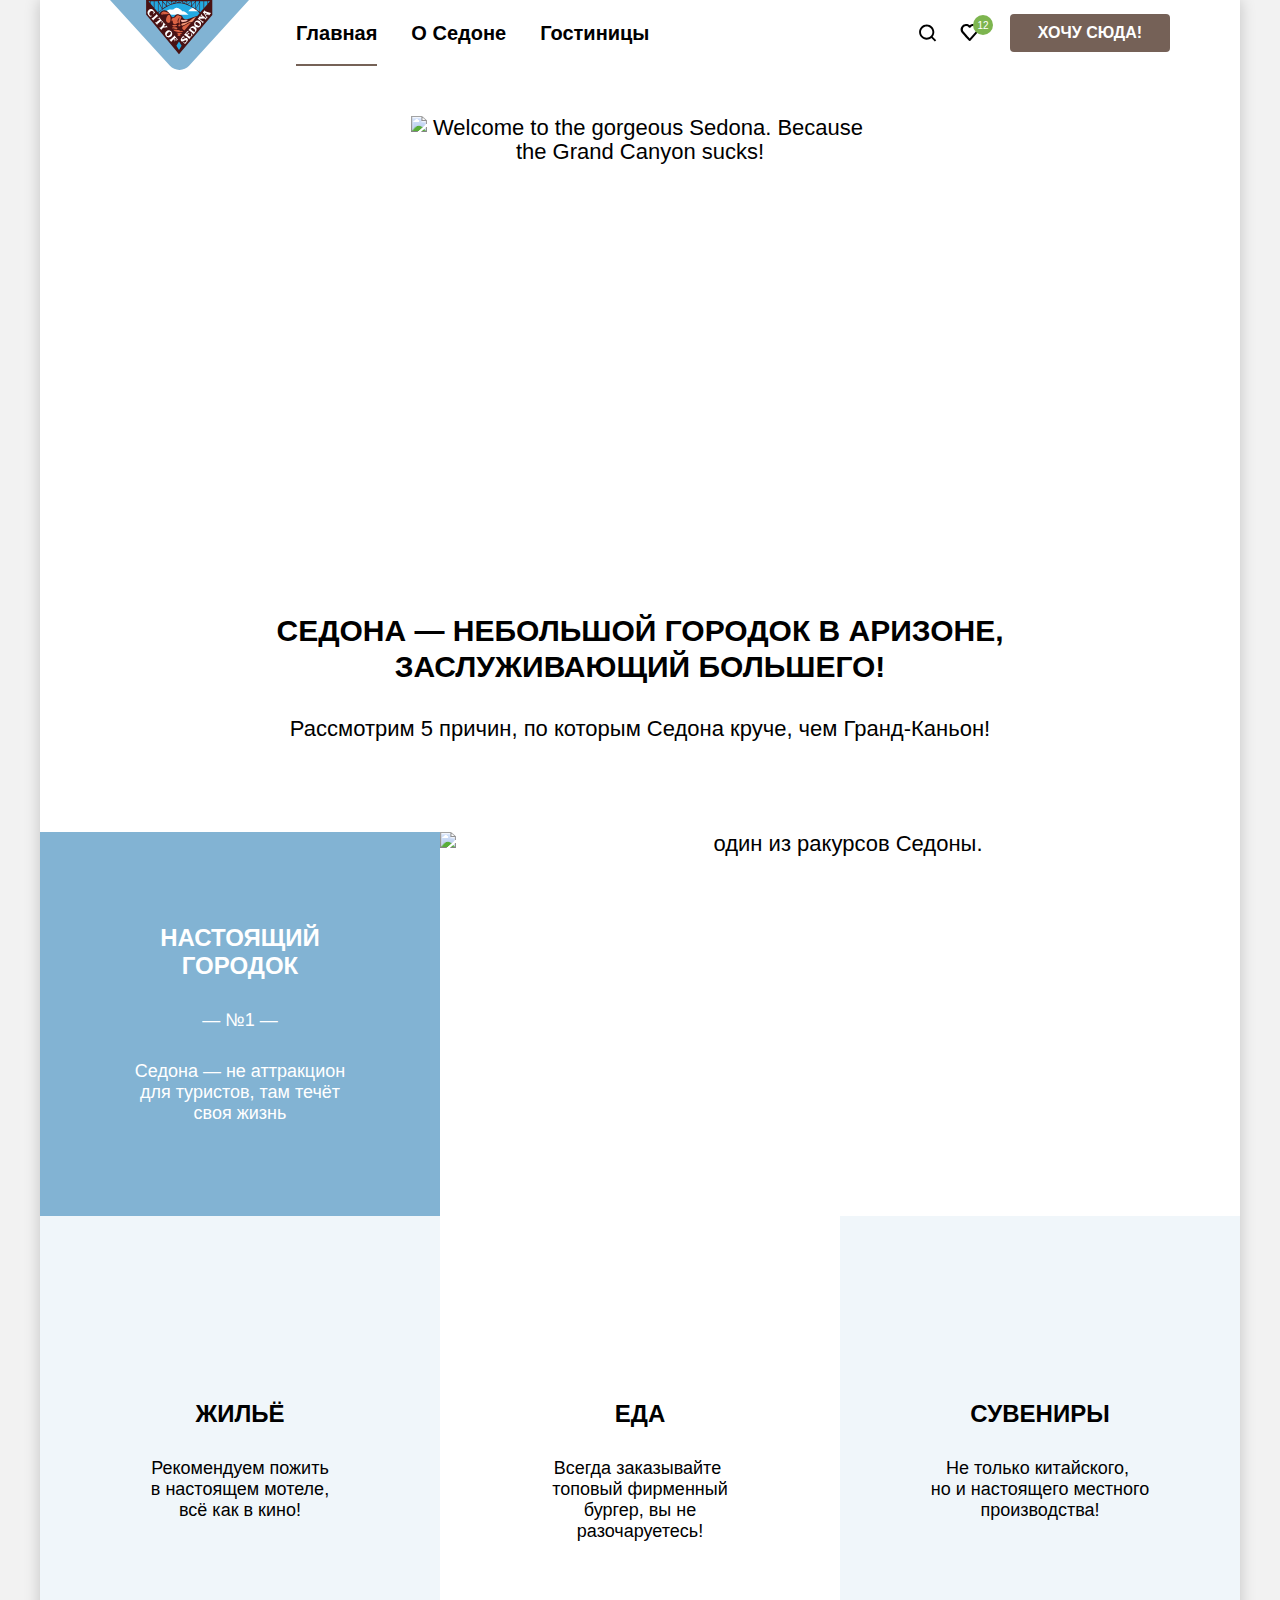
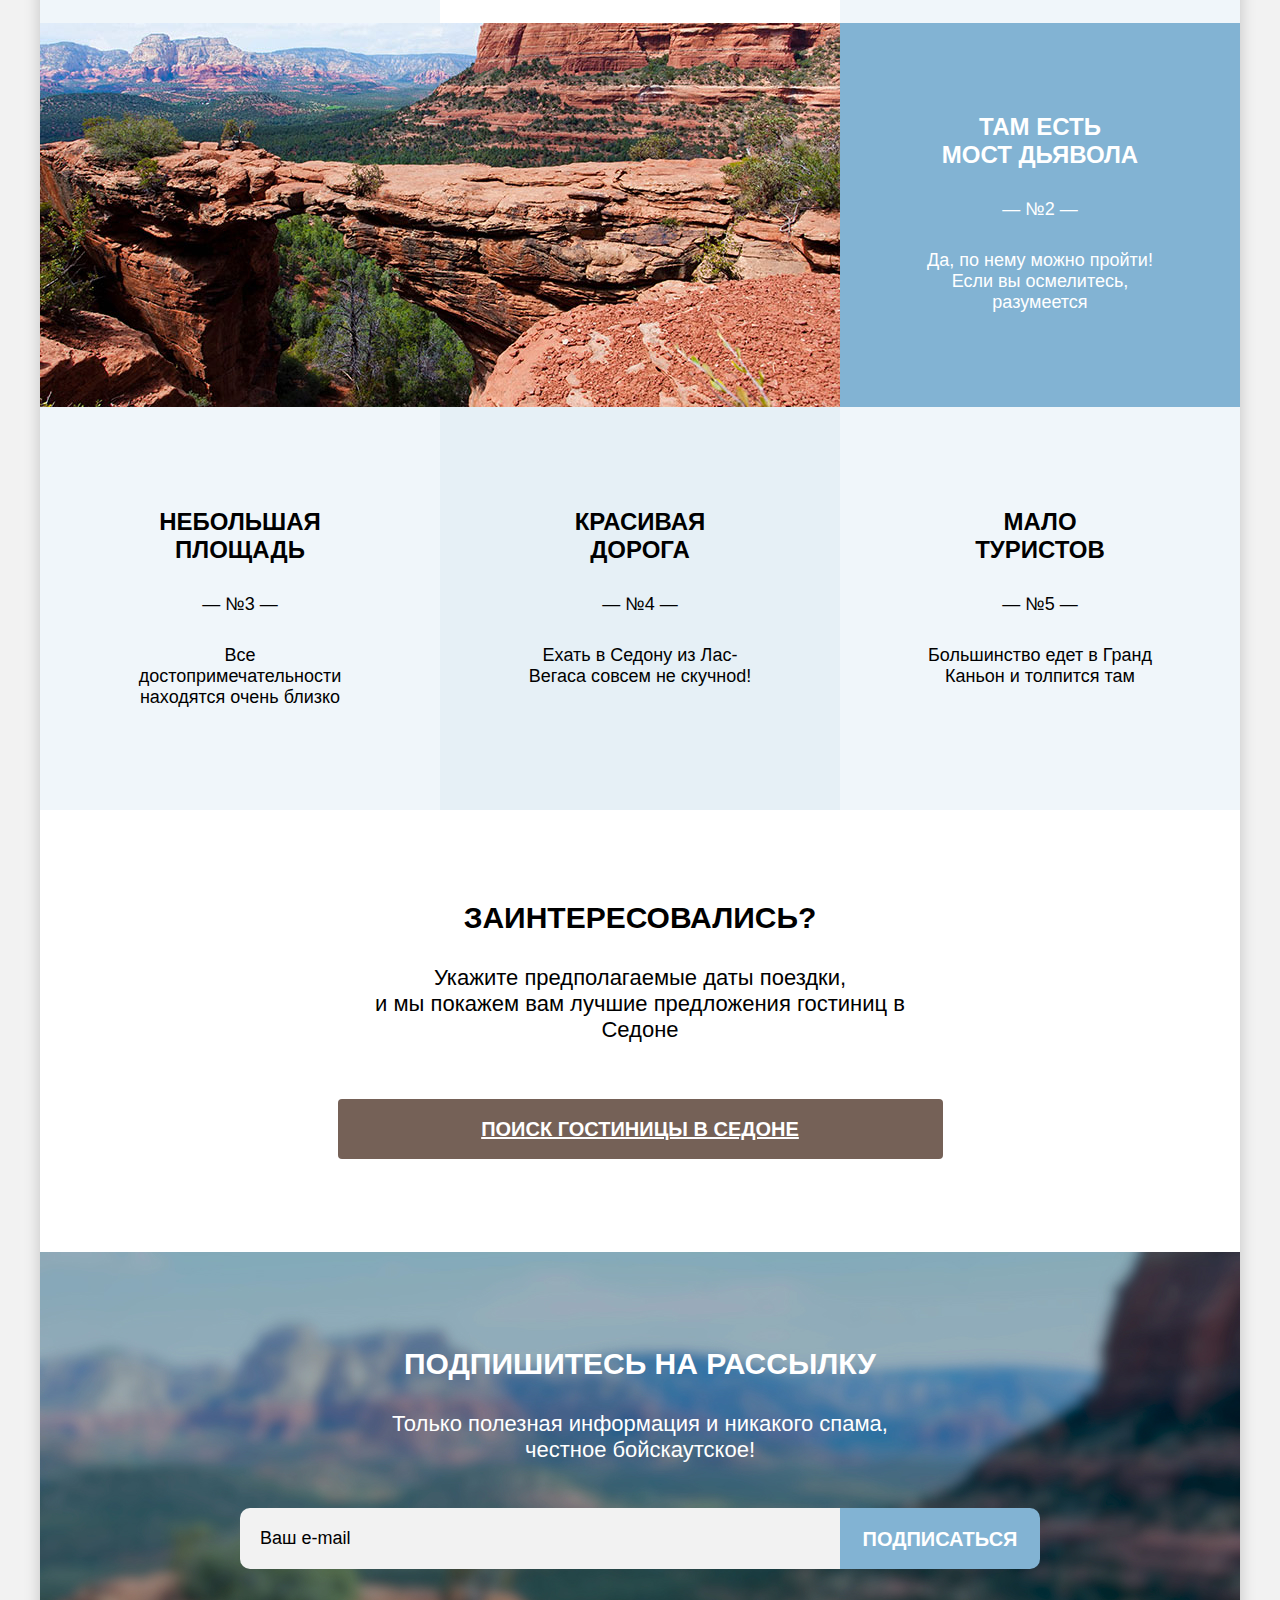
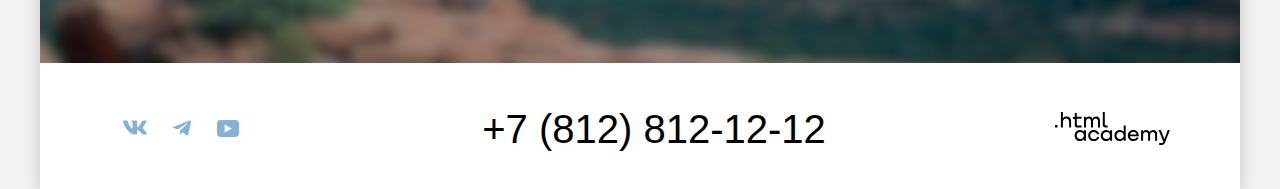
==== commit ee3a66c7: "Merge pull request #9 from Grikus/master" ====
--- a/index.html
+++ b/index.html
@@ -4,7 +4,7 @@
     <meta charset="utf-8" />
     <title>HTML Academy: Седона</title>
     <link rel="stylesheet" href="./styles/style.css" />
-    <link rel="icon" type="image/png" href="./images/favicon.png" />
+    <link rel="icon" type="image/png" href="favicon.png">
   </head>
 
   <body class="page-content">
@@ -60,7 +60,7 @@
       <main>
         <h1 class="visually-hidden">Welcone to Sedona</h1>
         <div class="main-picture">
-          <img class="main-picture-title" src="images/index/welcome-block/welcome-text.svg" alt="Welcome to the gorgeous Sedona. Because the Grand Canyon sucks!">
+          <img class="main-picture-title" src="images/index/welcome-block/welcome-text.svg" alt="Welcome to the gorgeous Sedona. Because the Grand Canyon sucks!" width="460" height="355">
         </div>
         <section>
         <div class="welcome-block">
@@ -161,7 +161,7 @@
             Укажите предполагаемые даты поездки, <br />и мы покажем вам лучшие
             предложения гостиниц в Седоне
           </p>
-          <a class="brown-button button-search" type="button" tabindex="0"
+          <a class="brown-button button-search" tabindex="0" href="#"
             >Поиск гостиницы в седоне</a
           >
         </section>
--- a/styles/style.css
+++ b/styles/style.css
@@ -47,8 +47,7 @@
   width: 1200px;
   margin: 0 auto;
   background-color: #ffffff;
-  box-shadow: 0 0 15px;
-  background- rgba(0, 0, 0, 0.2);
+  box-shadow: 0 0 15px rgba(0, 0, 0, 0.2);
 }
 
 .page-header {
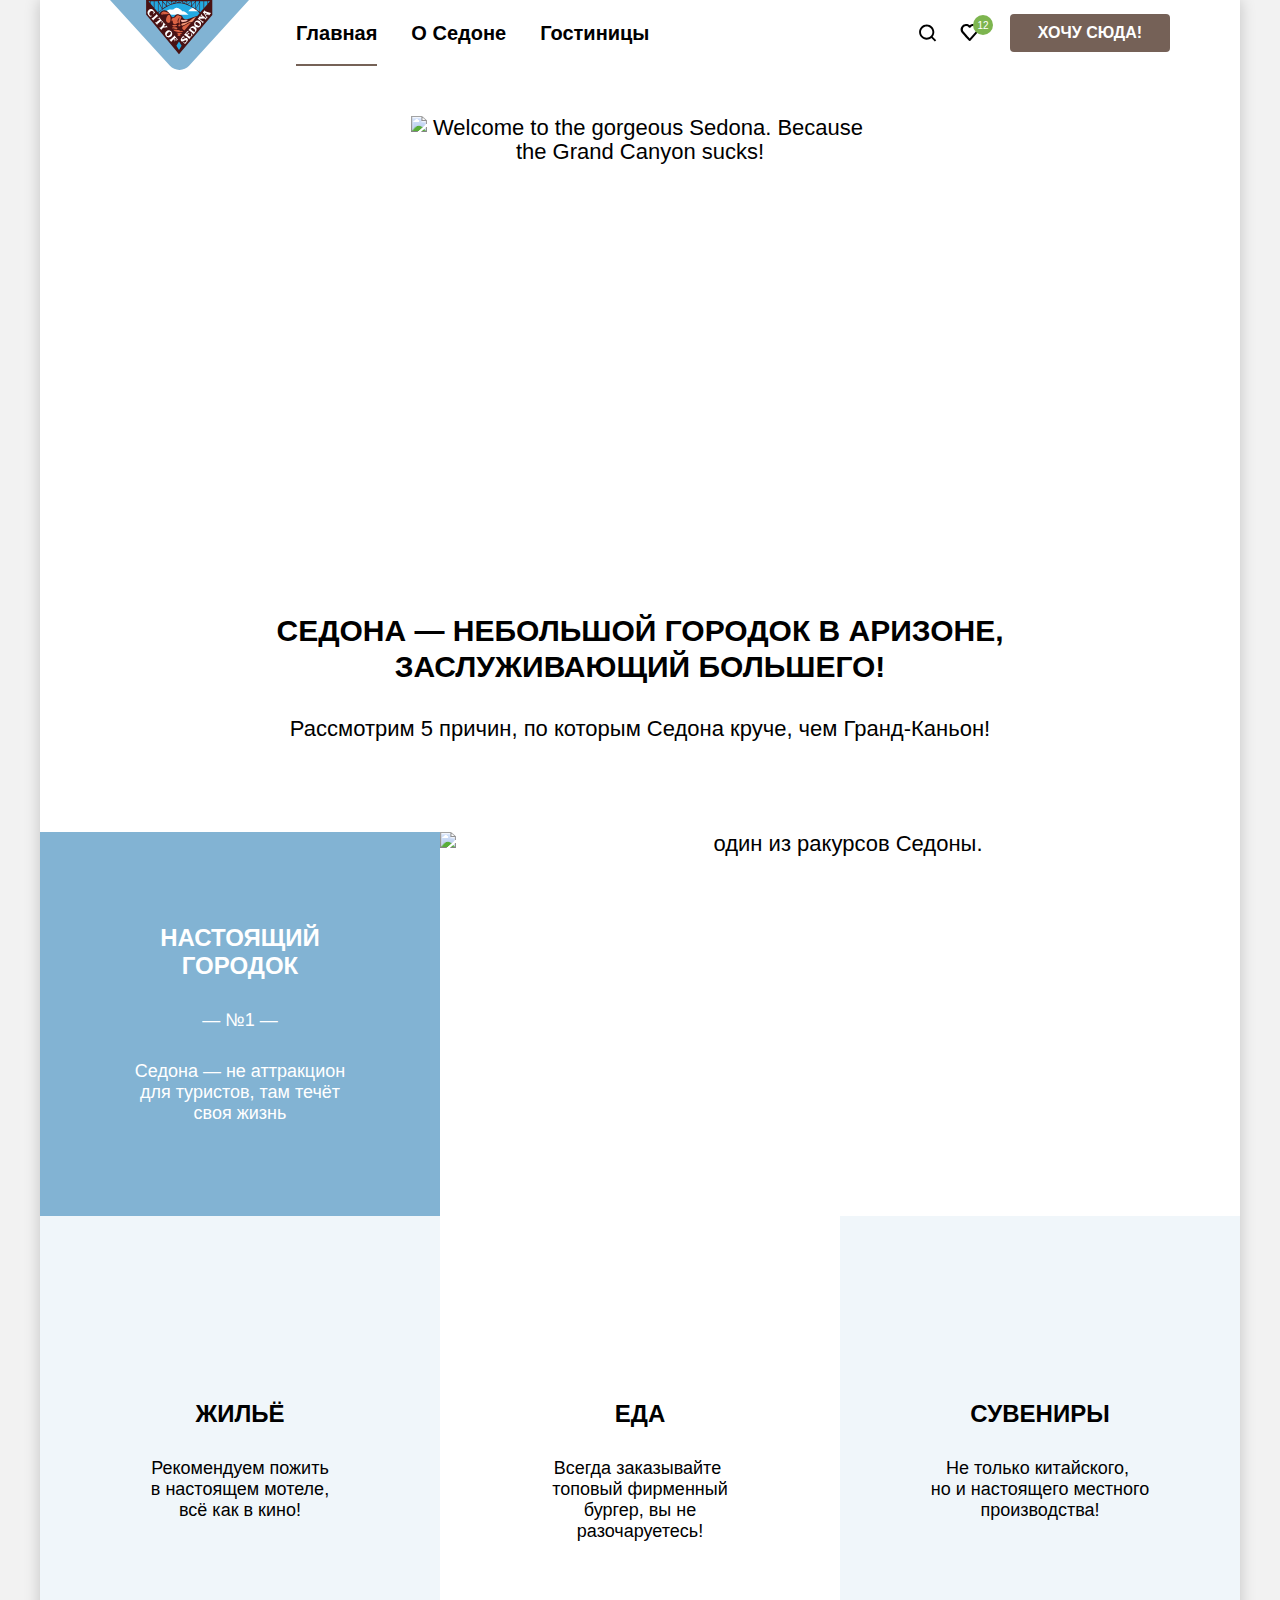
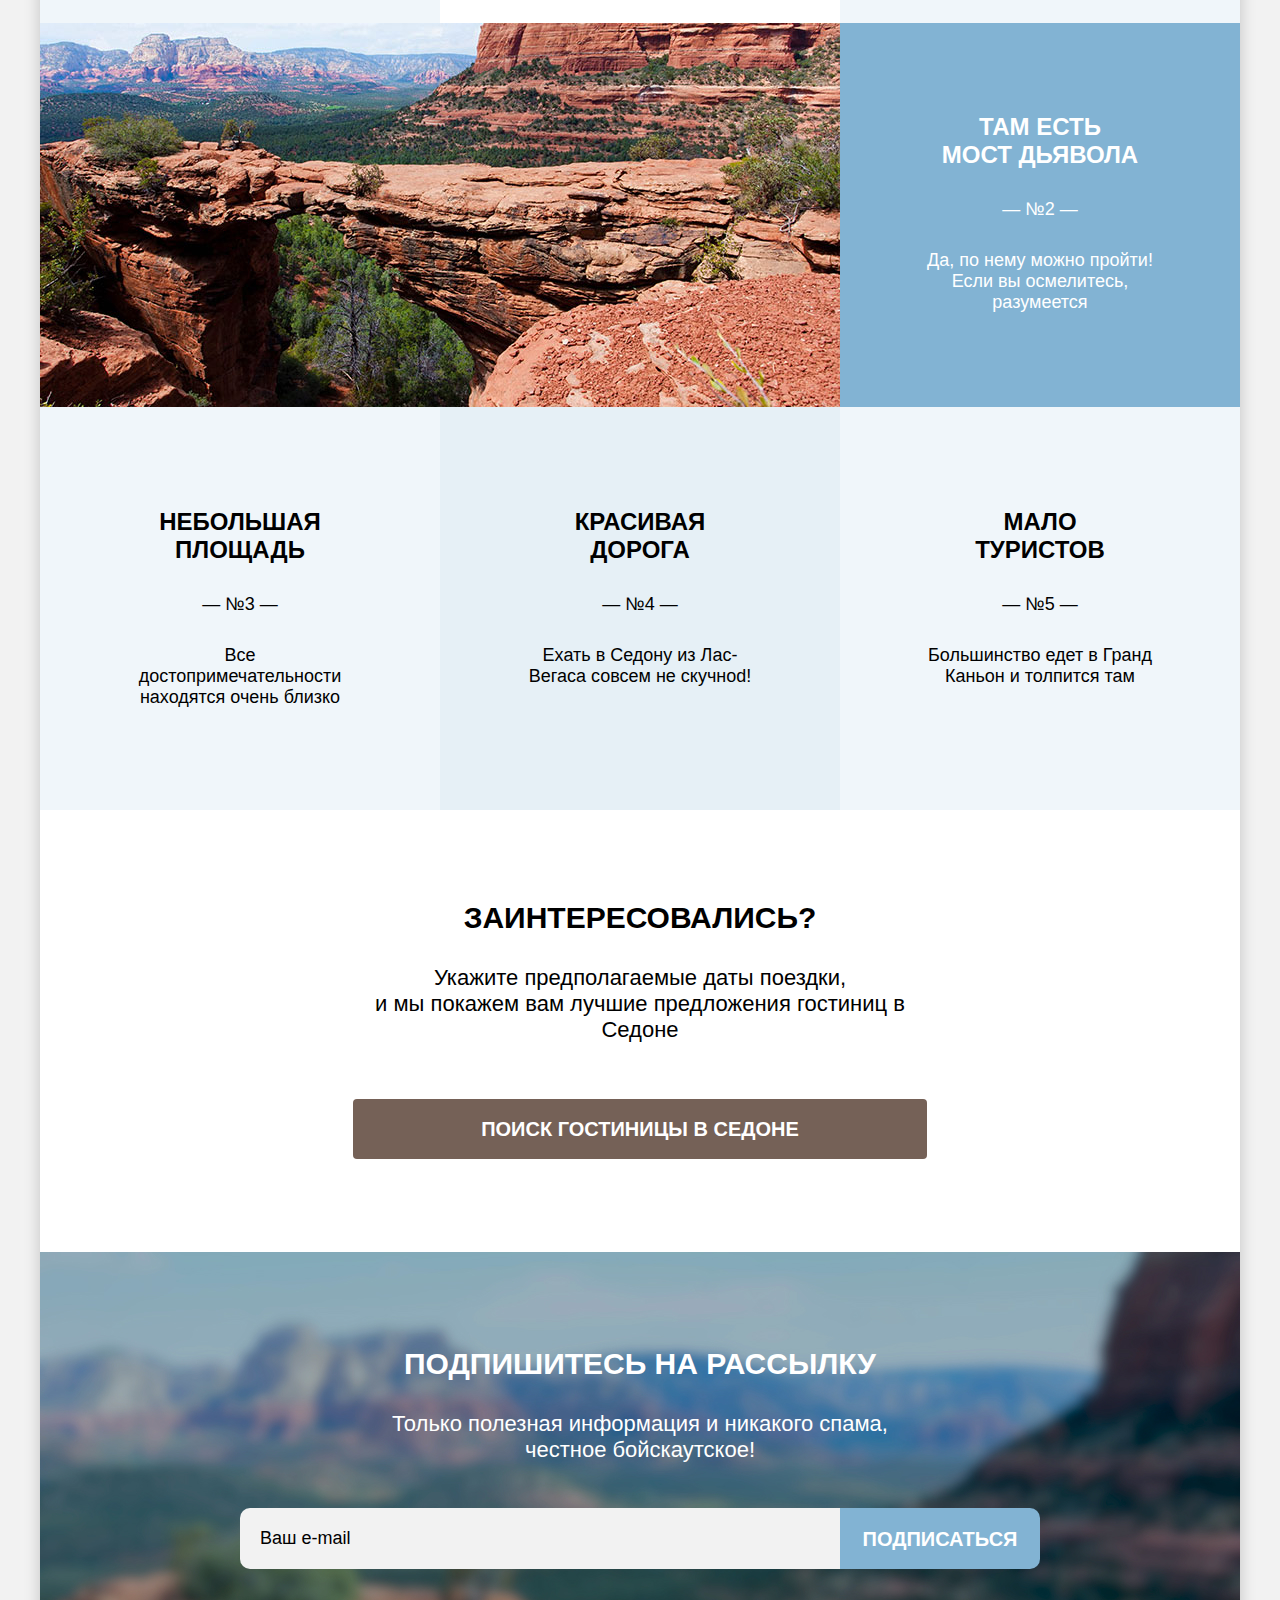
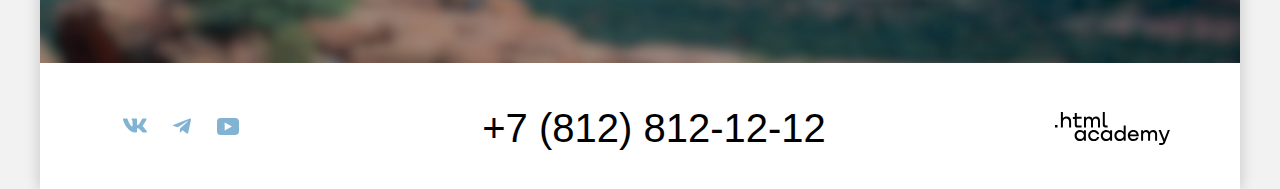
==== commit 78b9a6eb: "changes according mentor's comments" ====
--- a/index.html
+++ b/index.html
@@ -1,10 +1,11 @@
 <!DOCTYPE html>
 <html lang="ru">
+
   <head>
     <meta charset="utf-8" />
     <title>HTML Academy: Седона</title>
     <link rel="stylesheet" href="./styles/style.css" />
-    <link rel="icon" type="image/png" href="favicon.png">
+    <link rel="icon" type="image/png" href="images/favicon.png">
   </head>
 
   <body class="page-content">
@@ -13,7 +14,7 @@
         <nav class="navigation">
           <a class="navigation-logo" href="index.html">
             <img class="navigation-image" width="139" height="70" alt="Эмблема города Sedona"
-              src="./images/index/header/header-logo.svg">
+              src="./images/index/header/header-logo.svg" />
           </a>
           <ul class="navigation-list">
             <li>
@@ -23,7 +24,7 @@
               <a class="navigation-link" href="#">О Седоне</a>
             </li>
             <li>
-              <a class="navigation-link " href="catalog.html">Гостиницы</a>
+              <a class="navigation-link" href="catalog.html">Гостиницы</a>
             </li>
           </ul>
           <ul class="navigation-user">
@@ -60,110 +61,99 @@
       <main>
         <h1 class="visually-hidden">Welcone to Sedona</h1>
         <div class="main-picture">
-          <img class="main-picture-title" src="images/index/welcome-block/welcome-text.svg" alt="Welcome to the gorgeous Sedona. Because the Grand Canyon sucks!" width="460" height="355">
+          <img class="main-picture-title" src="images/index/welcome-block/welcome-text.svg"
+            alt="Welcome to the gorgeous Sedona. Because the Grand Canyon sucks!" width="460" height="355" />
         </div>
         <section>
-        <div class="welcome-block">
-          <h2 class="main-header-title">
-            Седона — небольшой городок в Аризоне, <br />
-            заслуживающий большего!
-          </h2>
-          <p class="main-header-text">
-            Рассмотрим 5 причин, по которым Седона круче, чем Гранд-Каньон!
-          </p>
-        </div>
-        <div class="advantages-block">
-          <div class="advantages-text">
-            <h3 class="advantages-title">Настоящий городок</h3>
-            <span class="advantages-description">— №1 — </span>
-            <p class="advantages-description">
-              Седона — не аттракцион для туристов, там течёт своя жизнь
+          <div class="welcome-block">
+            <h2 class="main-header-title">
+              Седона — небольшой городок в Аризоне, <br />
+              заслуживающий большего!
+            </h2>
+            <p class="main-header-text">
+              Рассмотрим 5 причин, по которым Седона круче, чем Гранд-Каньон!
             </p>
           </div>
-          <img
-            class="advantages-image"
-            src="./images/index/adventages/adventage-1/photo-adventage-1.jpg"
-            width="800"
-            height="384"
-            alt="один из ракурсов Седоны."
-          />
-          <ul class="advantages-options">
-            <li class="options-item">
-              <h3 class="advantages-title">Жильё</h3>
+          <div class="advantages-block">
+            <div class="advantages-text">
+              <h3 class="advantages-title">Настоящий городок</h3>
+              <span class="advantages-description">— №1 — </span>
               <p class="advantages-description">
-                Рекомендуем пожить в&nbsp;настоящем мотеле, всё&nbsp;как&nbsp;в
-                кино!
-              </p>
-            </li>
-            <li class="options-item">
-              <h3 class="advantages-title">Еда</h3>
+                Седона — не аттракцион для туристов, там течёт своя жизнь
+              </p>
+            </div>
+            <img class="advantages-image" src="./images/index/adventages/adventage-1/photo-adventage-1.jpg" width="800"
+              height="384" alt="один из ракурсов Седоны." />
+            <ul class="advantages-options">
+              <li class="options-item">
+                <h3 class="advantages-title">Жильё</h3>
+                <p class="advantages-description">
+                  Рекомендуем пожить в&nbsp;настоящем мотеле,
+                  всё&nbsp;как&nbsp;в кино!
+                </p>
+              </li>
+              <li class="options-item">
+                <h3 class="advantages-title">Еда</h3>
+                <p class="advantages-description">
+                  Всегда заказывайте&nbsp; топовый фирменный бургер, вы не
+                  разочаруетесь!
+                </p>
+              </li>
+              <li class="options-item">
+                <h3 class="advantages-title">Сувениры</h3>
+                <p class="advantages-description">
+                  Не только китайского,&nbsp; но&nbsp;и&nbsp;настоящего местного
+                  производства!
+                </p>
+              </li>
+            </ul>
+            <img class="advantages-image-second" src="./images/index/adventages/adventage-2/photo-advantage-2.jpg"
+              width="800" height="384" alt="один из ракурсов Седоны." />
+            <div class="advantages-text-second">
+              <h3 class="advantages-title">Там есть мост&nbsp;дьявола</h3>
+              <span class="advantages-description">— №2 —</span>
               <p class="advantages-description">
-                Всегда заказывайте&nbsp; топовый фирменный бургер, вы не
-                разочаруетесь!
-              </p>
-            </li>
-            <li class="options-item">
-              <h3 class="advantages-title">Сувениры</h3>
-              <p class="advantages-description">
-                Не только китайского,&nbsp; но&nbsp;и&nbsp;настоящего местного
-                производства!
-              </p>
-            </li>
-          </ul>
-          <img
-            class="advantages-image-second"
-            src="./images/index/adventages/adventage-2/photo-advantage-2.jpg"
-            width="800"
-            height="384"
-            alt="один из ракурсов Седоны."
-          />
-          <div class="advantages-text-second">
-            <h3 class="advantages-title">Там есть мост&nbsp;дьявола</h3>
-            <span class="advantages-description">— №2 —</span>
-            <p class="advantages-description">
-              Да, по нему можно пройти! Если вы осмелитесь, разумеется
-            </p>
+                Да, по нему можно пройти! Если вы осмелитесь, разумеется
+              </p>
+            </div>
+            <ol class="advantages-else">
+              <li class="advantages-card">
+                <h3 class="advantages-title">Небольшая площадь</h3>
+                <span class="advantages-description">— №3 —</span>
+                <p class="advantages-description">
+                  Все достопримечательности находятся очень близко
+                </p>
+              </li>
+              <li class="advantages-card">
+                <h3 class="advantages-title">
+                  Красивая<br />
+                  дорога
+                </h3>
+                <span class="advantages-description">— №4 —</span>
+                <p class="advantages-description">
+                  Ехать в Седону из Лас-Вегаса совсем не скучноd!
+                </p>
+              </li>
+              <li class="advantages-card">
+                <h3 class="advantages-title">
+                  Мало<br />
+                  туристов
+                </h3>
+                <span class="advantages-description">— №5 —</span>
+                <p class="advantages-description">
+                  Большинство едет в Гранд Каньон и толпится там
+                </p>
+              </li>
+            </ol>
           </div>
-          <ol class="advantages-else">
-            <li class="advantages-card">
-              <h3 class="advantages-title">Небольшая площадь</h3>
-              <span class="advantages-description">— №3 —</span>
-              <p class="advantages-description">
-                Все достопримечательности находятся очень близко
-              </p>
-            </li>
-            <li class="advantages-card">
-              <h3 class="advantages-title">
-                Красивая<br />
-                дорога
-              </h3>
-              <span class="advantages-description">— №4 —</span>
-              <p class="advantages-description">
-                Ехать в Седону из Лас-Вегаса совсем не скучноd!
-              </p>
-            </li>
-            <li class="advantages-card">
-              <h3 class="advantages-title">
-                Мало<br />
-                туристов
-              </h3>
-              <span class="advantages-description">— №5 —</span>
-              <p class="advantages-description">
-                Большинство едет в Гранд Каньон и толпится там
-              </p>
-            </li>
-          </ol>
-        </div>
-      </section>
+        </section>
         <section class="search-block">
           <h2 class="search-title">Заинтересовались?</h2>
           <p class="search-text">
             Укажите предполагаемые даты поездки, <br />и мы покажем вам лучшие
             предложения гостиниц в Седоне
           </p>
-          <a class="brown-button button-search" tabindex="0" href="#"
-            >Поиск гостиницы в седоне</a
-          >
+          <a class="brown-button button-search" tabindex="0" href="#">Поиск гостиницы в седоне</a>
         </section>
         <section class="subscribe">
           <div class="subcribe-block">
@@ -172,22 +162,10 @@
               Только полезная информация и никакого спама,<br />
               честное бойскаутское!
             </p>
-            <form
-              class="subscribe-form"
-              action="https://echo.htmlacademy.ru"
-              method="post"
-            >
-              <label class="visually-hidden" for="subscribe-email"
-                >Форма подписки на рассылку</label
-              >
-              <input
-                class="field subscribe-field"
-                name="subscribe-email"
-                id="subscribe-email"
-                placeholder="Ваш e-mail"
-                type="email"
-                required
-              />
+            <form class="subscribe-form" action="https://echo.htmlacademy.ru" method="post">
+              <label class="visually-hidden" for="subscribe-email">Форма подписки на рассылку</label>
+              <input class="field subscribe-field" name="subscribe-email" id="subscribe-email" placeholder="Ваш e-mail"
+                type="email" required />
               <button class="blue-button subscribe-button" type="submit">
                 подписаться
               </button>
@@ -199,87 +177,45 @@
         <ul class="social-list">
           <li>
             <a class="social-link" href="https://vk.com/htmlacademy">
-              <svg
-                class="social-image"
-                aria-hidden="true"
-                focusable="false"
-                width="24"
-                height="15"
-                viewBox="0 0 24 15"
-                fill="none"
-                xmlns="http://www.w3.org/2000/svg"
-              >
-                <path
-                  fill-rule="evenodd"
-                  clip-rule="evenodd"
+              <svg class="social-image" aria-hidden="true" focusable="false" width="24" height="15" viewBox="0 0 24 15"
+                fill="none" xmlns="http://www.w3.org/2000/svg">
+                <path fill-rule="evenodd" clip-rule="evenodd"
                   d="M23.45 1.448c.166-.546 0-.948-.795-.948H20.03c-.668 0-.976.347-1.143.73 0 0-1.335 3.196-3.226 5.272-.612.602-.89.793-1.224.793-.167 0-.418-.191-.418-.738V1.448c0-.656-.184-.948-.74-.948H9.151c-.417 0-.668.304-.668.593 0 .621.946.765 1.043 2.513v3.798c0 .833-.153.984-.487.984-.89 0-3.055-3.211-4.34-6.885C4.45.788 4.198.5 3.527.5H.9c-.75 0-.9.347-.9.73 0 .682.89 4.07 4.145 8.551 2.17 3.06 5.225 4.719 8.008 4.719 1.669 0 1.875-.368 1.875-1.003v-2.313c0-.737.158-.884.687-.884.39 0 1.057.192 2.615 1.667 1.78 1.749 2.073 2.533 3.075 2.533h2.625c.75 0 1.126-.368.91-1.096-.238-.724-1.088-1.775-2.215-3.022-.612-.71-1.53-1.475-1.809-1.858-.389-.491-.278-.71 0-1.147 0 0 3.2-4.426 3.533-5.929h.001Z"
-                  fill="currentColor"
-                />
+                  fill="currentColor" />
               </svg>
               <span class="visually-hidden">вконтакте</span>
             </a>
           </li>
           <li>
             <a class="social-link" href="https://t.me/htmlacademy">
-              <svg
-                class="social-image"
-                aria-hidden="true"
-                focusable="false"
-                width="18"
-                height="16"
-                viewBox="0 0 18 16"
-                fill="none"
-                xmlns="http://www.w3.org/2000/svg"
-              >
+              <svg class="social-image" aria-hidden="true" focusable="false" width="18" height="16" viewBox="0 0 18 16"
+                fill="none" xmlns="http://www.w3.org/2000/svg">
                 <path
                   d="M16.785.6.841 6.747c-1.088.437-1.082 1.044-.2 1.315L4.735 9.34l9.471-5.976c.448-.273.857-.126.521.172l-7.674 6.926h-.001.001l-.282 4.22c.414 0 .596-.19.828-.413l1.989-1.934 4.135 3.055c.763.42 1.31.204 1.5-.706L17.938 1.89C18.216.775 17.513.27 16.786.599Z"
-                  fill="currentColor"
-                />
+                  fill="currentColor" />
               </svg>
               <span class="visually-hidden">телеграм</span>
             </a>
           </li>
           <li>
-            <a
-              class="social-link"
-              href="https://www.youtube.com/user/htmlacademyru"
-            >
-              <svg
-                class="social-image"
-                aria-hidden="true"
-                focusable="false"
-                width="22"
-                height="17"
-                viewBox="0 0 22 17"
-                fill="none"
-                xmlns="http://www.w3.org/2000/svg"
-              >
+            <a class="social-link" href="https://www.youtube.com/user/htmlacademyru">
+              <svg class="social-image" aria-hidden="true" focusable="false" width="22" height="17" viewBox="0 0 22 17"
+                fill="none" xmlns="http://www.w3.org/2000/svg">
                 <path
                   d="M18.607 0H3.174C1.314 0 0 1.594 0 3.4v10.094C0 15.406 1.313 17 3.174 17h15.652C20.468 17 22 15.406 22 13.6V3.4C21.781 1.594 20.468 0 18.607 0ZM7.662 12.537V4.463L14.995 8.5l-7.333 4.037Z"
-                  fill="currentColor"
-                />
+                  fill="currentColor" />
               </svg>
               <span class="visually-hidden">Ютуб</span>
             </a>
           </li>
         </ul>
-        <a class="footer-phone-call" href="tel:+78128121212"
-          >+7 (812) 812-12-12</a
-        >
+        <a class="footer-phone-call" href="tel:+78128121212">+7 (812) 812-12-12</a>
         <a class="author-link" href="https://htmlacademy.ru/">
-          <svg
-            aria-hidden="true"
-            focusable="false"
-            width="115"
-            height="33"
-            viewBox="0 0 115 33"
-            fill="none"
-            xmlns="http://www.w3.org/2000/svg"
-          >
+          <svg aria-hidden="true" focusable="false" width="115" height="33" viewBox="0 0 115 33" fill="none"
+            xmlns="http://www.w3.org/2000/svg">
             <path
               d="M0 12.9v2.6h2.5v-2.6H0ZM11.6 4.5c-1.6 0-2.8.7-3.6 1.7h-.1V0h-2v15.5h2v-5.3c0-2.1 1.3-3.6 3.3-3.6 1.8 0 2.9 1.4 2.9 3.2v5.7h2V9.4c.1-3-1.8-4.9-4.5-4.9ZM26.6 4.8h-4.8V1.1h-2v3.8h-1.9v2h1.9v6c0 1.7 1 2.7 2.7 2.7h4.1v-2h-3.7c-.7 0-1.1-.4-1.1-1.1V6.8h4.8v-2ZM41.1 4.6c-1.6 0-2.9.8-3.5 2.1h-.1c-.6-1.2-1.8-2.1-3.4-2.1-1.4 0-2.5.8-3.1 1.8h-.1V4.8H29v10.6h2V10c0-2 1-3.5 2.6-3.5 1.5 0 2.4 1 2.4 2.6v6.3h2V9.8c0-2.4 1.4-3.3 2.6-3.3 1.5 0 2.4 1 2.4 2.6v6.3h2V8.9c.1-2.5-1.4-4.3-3.9-4.3ZM47.8 12.7c0 1.7 1 2.7 2.8 2.7h2v-2h-1.7c-.7 0-1.1-.4-1.1-1.1V0h-2v12.7ZM28.9 19.7c-.9-1.1-2.2-1.8-3.9-1.8-3.1 0-5.4 2.3-5.4 5.6s2.3 5.6 5.4 5.6c1.8 0 3-.8 3.8-1.9h.1v1.6h2V18.2h-2v1.5Zm-3.6 7.4c-2.2 0-3.6-1.6-3.6-3.6s1.4-3.6 3.6-3.6 3.6 1.6 3.6 3.6c0 1.9-1.4 3.6-3.6 3.6ZM44.2 22c-.5-2.4-2.6-4.1-5.4-4.1-3.4 0-5.6 2.5-5.6 5.6 0 3.1 2.2 5.6 5.6 5.6 2.8 0 4.9-1.8 5.4-4.2h-2.1c-.4 1.3-1.7 2.3-3.3 2.3-2.2 0-3.6-1.6-3.6-3.6s1.4-3.6 3.6-3.6c1.6 0 2.8 1 3.3 2.2h2.1V22ZM55.1 19.7c-.9-1.1-2.2-1.8-3.9-1.8-3.1 0-5.4 2.3-5.4 5.6s2.3 5.6 5.4 5.6c1.8 0 3-.8 3.8-1.9h.1v1.6h2V18.2h-2v1.5Zm-3.6 7.4c-2.2 0-3.6-1.6-3.6-3.6s1.4-3.6 3.6-3.6 3.6 1.6 3.6 3.6c0 1.9-1.5 3.6-3.6 3.6ZM68.7 19.8c-.9-1.1-2.2-1.9-3.9-1.9-3.1 0-5.4 2.3-5.4 5.6s2.2 5.6 5.4 5.6c1.7 0 3-.8 3.8-1.8h.1v1.5h2V13.4h-2v6.4Zm-3.6 7.3c-2.2 0-3.6-1.6-3.6-3.6s1.4-3.6 3.6-3.6 3.6 1.6 3.6 3.6c-.1 2-1.5 3.6-3.6 3.6ZM78.3 17.9c-3.3 0-5.5 2.5-5.5 5.6 0 3 2.1 5.6 5.5 5.6 2.5 0 4.5-1.3 5.2-3.6h-2.1c-.5 1-1.6 1.6-3 1.6-1.9 0-3.3-1.3-3.4-2.9h8.8c.2-3.6-2-6.3-5.5-6.3Zm0 1.9c1.7 0 3 1 3.3 2.6h-6.5c.3-1.5 1.5-2.6 3.2-2.6ZM98.2 17.9c-1.6 0-2.9.8-3.6 2h-.1c-.6-1.2-1.8-2-3.4-2-1.4 0-2.5.7-3.1 1.8v-1.5h-1.9v10.6h2v-5.4c0-2 1-3.4 2.6-3.5 1.5 0 2.4 1 2.4 2.6v6.3h2v-5.6c0-2.4 1.4-3.3 2.6-3.3 1.5 0 2.4 1 2.4 2.6v6.3h2v-6.5c.1-2.6-1.4-4.4-3.9-4.4ZM109.4 27l-3.6-8.9h-2.2l4.8 11.6c-.3.9-.7 1.2-1.7 1.2h-2.5v2h2.5c1.8 0 2.8-.8 3.5-2.6l4.7-12.2h-2.1l-3.4 8.9Z"
-              fill="currentColor"
-            />
+              fill="currentColor" />
           </svg>
         </a>
       </footer>
@@ -291,23 +227,11 @@
         </button>
         <section class="modal-content">
           <h2 class="modal-title">Поиск гостиницы в Седоне</h2>
-          <form
-            class="reservation-form"
-            action="https://echo.htmlacademy.ru/"
-            method="post"
-          >
+          <form class="reservation-form" action="https://echo.htmlacademy.ru/" method="post">
             <div class="reservation-date">
-              <label class="reservation-title" for="arrive-date"
-                >Дата Заезда:</label
-              >
-              <input
-                class="reservation-field field"
-                type="text"
-                id="arrive-date"
-                name="arrive"
-                placeholder="27 апреля 2020"
-                required
-              />
+              <label class="reservation-title" for="arrive-date">Дата Заезда:</label>
+              <input class="reservation-field field" type="text" id="arrive-date" name="arrive"
+                placeholder="27 апреля 2020" required />
               <div class="reservation-notice">
                 <p class="notice correct-notice-arrive">
                   На эти даты есть свободные номера. Пока есть.
@@ -318,17 +242,9 @@
               </div>
             </div>
             <div class="reservation-date">
-              <label class="reservation-title" for="departure-date"
-                >Дата Выезда:</label
-              >
-              <input
-                class="reservation-field field"
-                type="text"
-                id="departure-date"
-                name="departure"
-                placeholder="1 сентября 2021"
-                required
-              />
+              <label class="reservation-title" for="departure-date">Дата Выезда:</label>
+              <input class="reservation-field field" type="text" id="departure-date" name="departure"
+                placeholder="1 сентября 2021" required />
             </div>
             <div class="reservation-notice">
               <p class="notice correct-notice-departure">
@@ -339,57 +255,23 @@
               </p>
             </div>
             <div class="reservation-people">
-              <label class="reservation-title adults-title" for="adult-count"
-                >Взрослые:</label
-              >
-              <div class="modal-reservation-button">
-                <button
-                  class="button-minus"
-                  type="button"
-                  area-label="уменьшить количество человек"
-                ></button>
-              </div>
-              <input
-                class="people-field field"
-                type="number"
-                id="adult-count"
-                name="people"
-                placeholder="2"
-              />
-              <div class="modal-reservation-button">
-                <button class="button-plus" type="button"></button>
-              </div>
-              <label
-                class="reservation-title children-title"
-                for="children-count"
-                >Дети:</label
-              >
-              <div
-                class="tooltip-button"
-                tabindex="0"
-                data-title="Укажите количество детей, которые будут с вами, возраст которых от 6 до 18
-              лет. Дети до 6 лет размещаются бесплатно."
-              ></div>
-              <div class="modal-reservation-button">
-                <button
-                  class="button-minus"
-                  type="button"
-                  area-label="уменьшить количество человек"
-                ></button>
-              </div>
-              <input
-                class="people-field field"
-                type="number"
-                id="children-count"
-                name="people"
-                placeholder="1"
-              />
-              <div class="modal-reservation-button">
-                <button
-                  class="button-plus"
-                  type="button"
-                  area-label="увеличить количество человек"
-                ></button>
+              <label class="reservation-title adults-title" for="adult-count">Взрослые:</label>
+              <div class="modal-reservation-button">
+                <button class="button-minus" type="button" value="уменьшить количество человек"></button>
+              </div>
+              <input class="people-field field" type="number" id="adult-count" name="people" placeholder="2" />
+              <div class="modal-reservation-button">
+                <button class="button-plus" type="button" value="увеличить количество человек"></button>
+              </div>
+              <label class="reservation-title children-title" for="children-count">Дети:</label>
+              <div class="tooltip-button" tabindex="0" data-title="Укажите количество детей, которые будут с вами, возраст которых от 6 до 18
+              лет. Дети до 6 лет размещаются бесплатно."></div>
+              <div class="modal-reservation-button">
+                <button class="button-minus" type="button" value="уменьшить количество человек"></button>
+              </div>
+              <input class="people-field field" type="number" id="children-count" name="people" placeholder="1" />
+              <div class="modal-reservation-button">
+                <button class="button-plus" type="button" value="увеличить количество человек"></button>
               </div>
             </div>
             <button class="blue-button modal-search" type="submit">
@@ -400,4 +282,5 @@
       </div>
     </div>
   </body>
+
 </html>
--- a/styles/style.css
+++ b/styles/style.css
@@ -379,10 +379,11 @@
   transition: 0.3s;
 }
 .button-search {
-  width: 575px;
+  width: 544px;
   cursor: pointer;
   padding: 12px 15px;
   font-family: "PT Sans", sans-serif;
+  text-decoration: none;
 }
 
  /* subscribe section  */
@@ -485,7 +486,7 @@
   display: flex;
   justify-content: space-between;
   padding: 41px 70px 30px;
-  align-items: center;
+  align-items: flex-start;
 }
 
 .social-list {
@@ -500,7 +501,7 @@
 
 .social-link {
   display: flex;
-  padding: 10px 13px 16px;
+  padding: 14px 13px 16px;
   color:#83b3d3;
   cursor: pointer;
   transition: 0.3s;
@@ -567,7 +568,7 @@
 .filter-title {
   text-align: start;
   margin: 0;
-  margin-bottom: 10px;
+  margin-bottom: 1px;
   font-size: 60px;
   line-height: 78px;
 }
@@ -578,7 +579,7 @@
   padding: 0;
   padding-left: 2px;
   margin: 0;
-  margin-bottom: 40px;
+  margin-bottom: 30px;
   list-style-type: none;
   font-size: 16px;
   line-height: 21px;
@@ -602,7 +603,7 @@
   height: 9px;
   background-image: url(../images/catalog/hotels-search/logo-arrow-bread.svg);
   background-repeat: no-repeat;
-  top: 6px;
+  top: 15px;
   left: 10px;
 }
 
@@ -619,6 +620,7 @@
   align-self: center;
   color: #ffffff;
   text-decoration: none;
+  padding: 10px 0;
 }
 /* catalog-filter */
 .catalog-filter {
@@ -742,40 +744,6 @@
   padding: 0;
 }
 
-.range-scale {
-  position: relative;
-  height: 4px;
-  background-color: #ffffff;
-}
-
-.range-bar {
-  position: absolute;
-  height: 4px;
-  background-color: #ffffff;
-}
-
-.range-toggle {
-  position: absolute;
-  width: 20px;
-  height: 20px;
-  border: 2px solid #ffffff;
-  border-radius: 5px;
-  background-color: #ffffff;
-  cursor: pointer;
-  padding: 0;
-  transition: 0.3s;
-}
-
-.toggle-min {
-  left: -1px;
-  top: -8px;
-}
-
-.toggle-max {
-  top: -8px;
-  right: -9px;
-}
-
 .catalog-price-inputs {
   display: flex;
   justify-content: center;
@@ -789,7 +757,8 @@
 
 .price-input::-webkit-outer-spin-button,
 .price-input::-webkit-inner-spin-button {
-  appearance: none;
+  -moz-appearance: textfield;
+  display: none;
   margin: 0;
 }
 
@@ -824,6 +793,41 @@
   border-radius: 0 4px 4px 0;
 }
 
+.range-scale {
+  position: relative;
+  height: 4px;
+  background-color: rgba(255, 255, 255,.3);
+  width: 100%;
+}
+
+.range-bar {
+  position: absolute;
+  height: 4px;
+  background-color: #ffffff;
+}
+
+.range-toggle {
+  position: absolute;
+  width: 20px;
+  height: 20px;
+  border: none;
+  border-radius: 5px;
+  background-color: #ffffff;
+  cursor: pointer;
+  padding: 0;
+  transition: 0.3s;
+}
+
+.toggle-min {
+  left: -1px;
+  top: -8px;
+}
+
+.toggle-max {
+  top: -8px;
+  right: -9px;
+}
+
 .filter-buttons {
   width: 160px;
   cursor: pointer;
@@ -893,12 +897,13 @@
   padding: 12px 18px;
   padding-right: 54px;
   border-radius: 4px;
-  background-image: url(../images/catalog/sort-panel/select-arrow.svg);
+  background-image: url(../images/catalog/sort-panel/select-control-arrow.svg);
   background-repeat: no-repeat;
-  background-position: right 15px top 12px;
+  background-position: right 15px top 18px;
   appearance: none;
   transition: 0.3s;
   cursor: pointer;
+  background-color: #ffffff;
 }
 
 .sort-list {
@@ -1150,7 +1155,8 @@
   left: 0;
   width: 100%;
   height: 100%;
-  background-color: rgba(242, 242, 242, 0.8);;
+  background-color: rgba(242, 242, 242, 0.8);
+  z-index: 3;
 }
 
 .modal-reservation {
@@ -1213,7 +1219,7 @@
   font-weight: 700;
   font-size: 20px;
   line-height: 50px;
-  max-width: 120px;
+  max-width: 122px;
 
 }
 
@@ -1270,6 +1276,7 @@
 }
 
 .people-field {
+  appearance: textfield;
   width: 31px;
   text-align: center;
   border-radius: 0;
@@ -1284,7 +1291,7 @@
 }
 
 .children-title {
-  margin-left: 56px;
+  margin-left: 60px;
 }
 
 .modal-reservation-button {
@@ -1292,7 +1299,6 @@
   justify-content: center;
   max-width: 51px;
   background-color: #f2f2f2;
-  padding: 18px 19px;
   border-radius: 4px 0 0 4px;
 }
 
@@ -1304,20 +1310,24 @@
 .button-minus {
   width: 13px;
   height: 13px;
+  padding: 25px;
   border: none;
   background-image: url(../images/modal/modal-minus.svg);
   background-repeat: no-repeat;
   background-position: center;
+  background-color: inherit;
   cursor: pointer;
 }
 
 .button-plus {
+  border: none;
   width: 13px;
   height: 13px;
-  border: none;
+  padding: 25px;
   background-image: url(../images/modal/modal-plus.svg);
   background-repeat: no-repeat;
   background-position: center;
+  background-color: inherit;
   cursor: pointer;
 }
 
@@ -1331,7 +1341,8 @@
   background-position: center;
   border-radius: 50%;
   border: none;
-  margin: 0 18px 0 5px;
+  margin-left: 8px;
+  margin-right: auto;
   cursor: pointer;
 }
 
@@ -1353,8 +1364,9 @@
 
 .people-field::-webkit-outer-spin-button,
 .people-field::-webkit-inner-spin-button {
-  appearance: none;
-  margin: 0;
+    -webkit-appearance: none;
+    -moz-appearance:textfield;
+    margin: 0;
 }
 
 .modal-search {
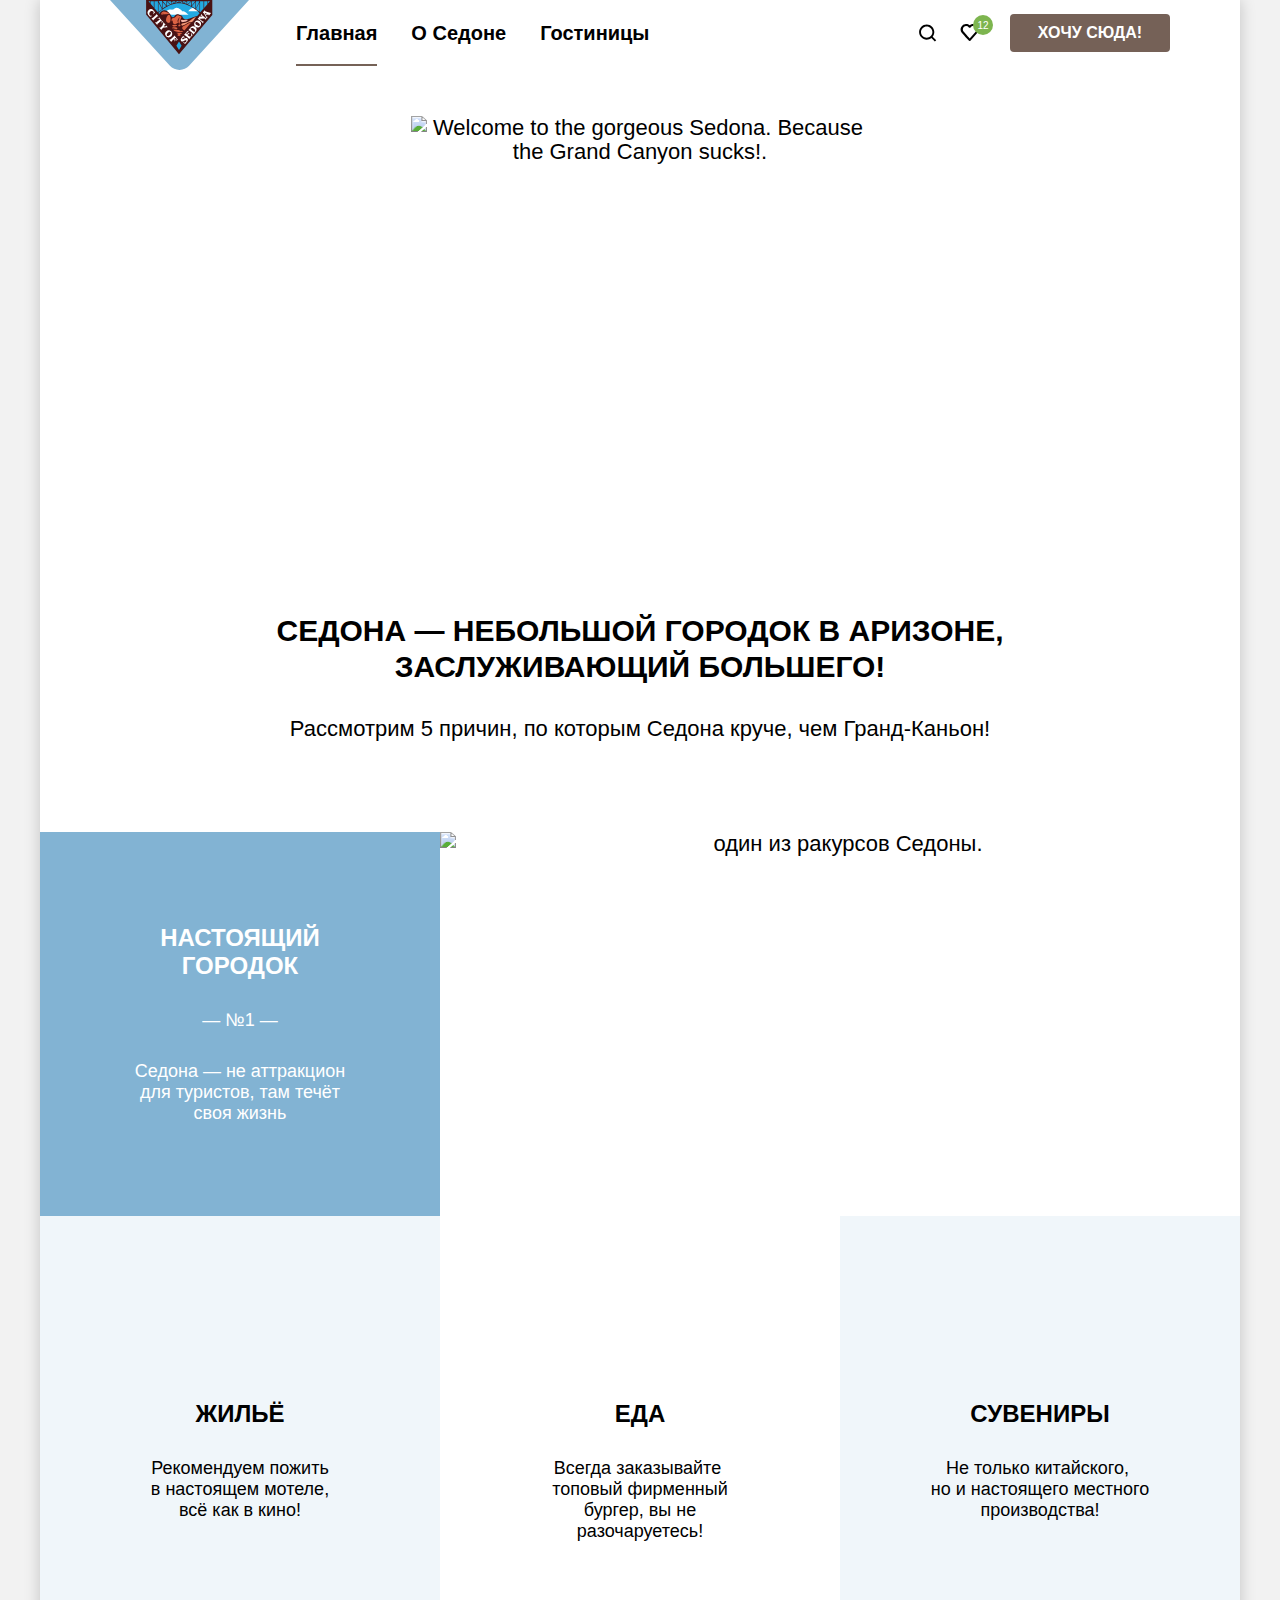
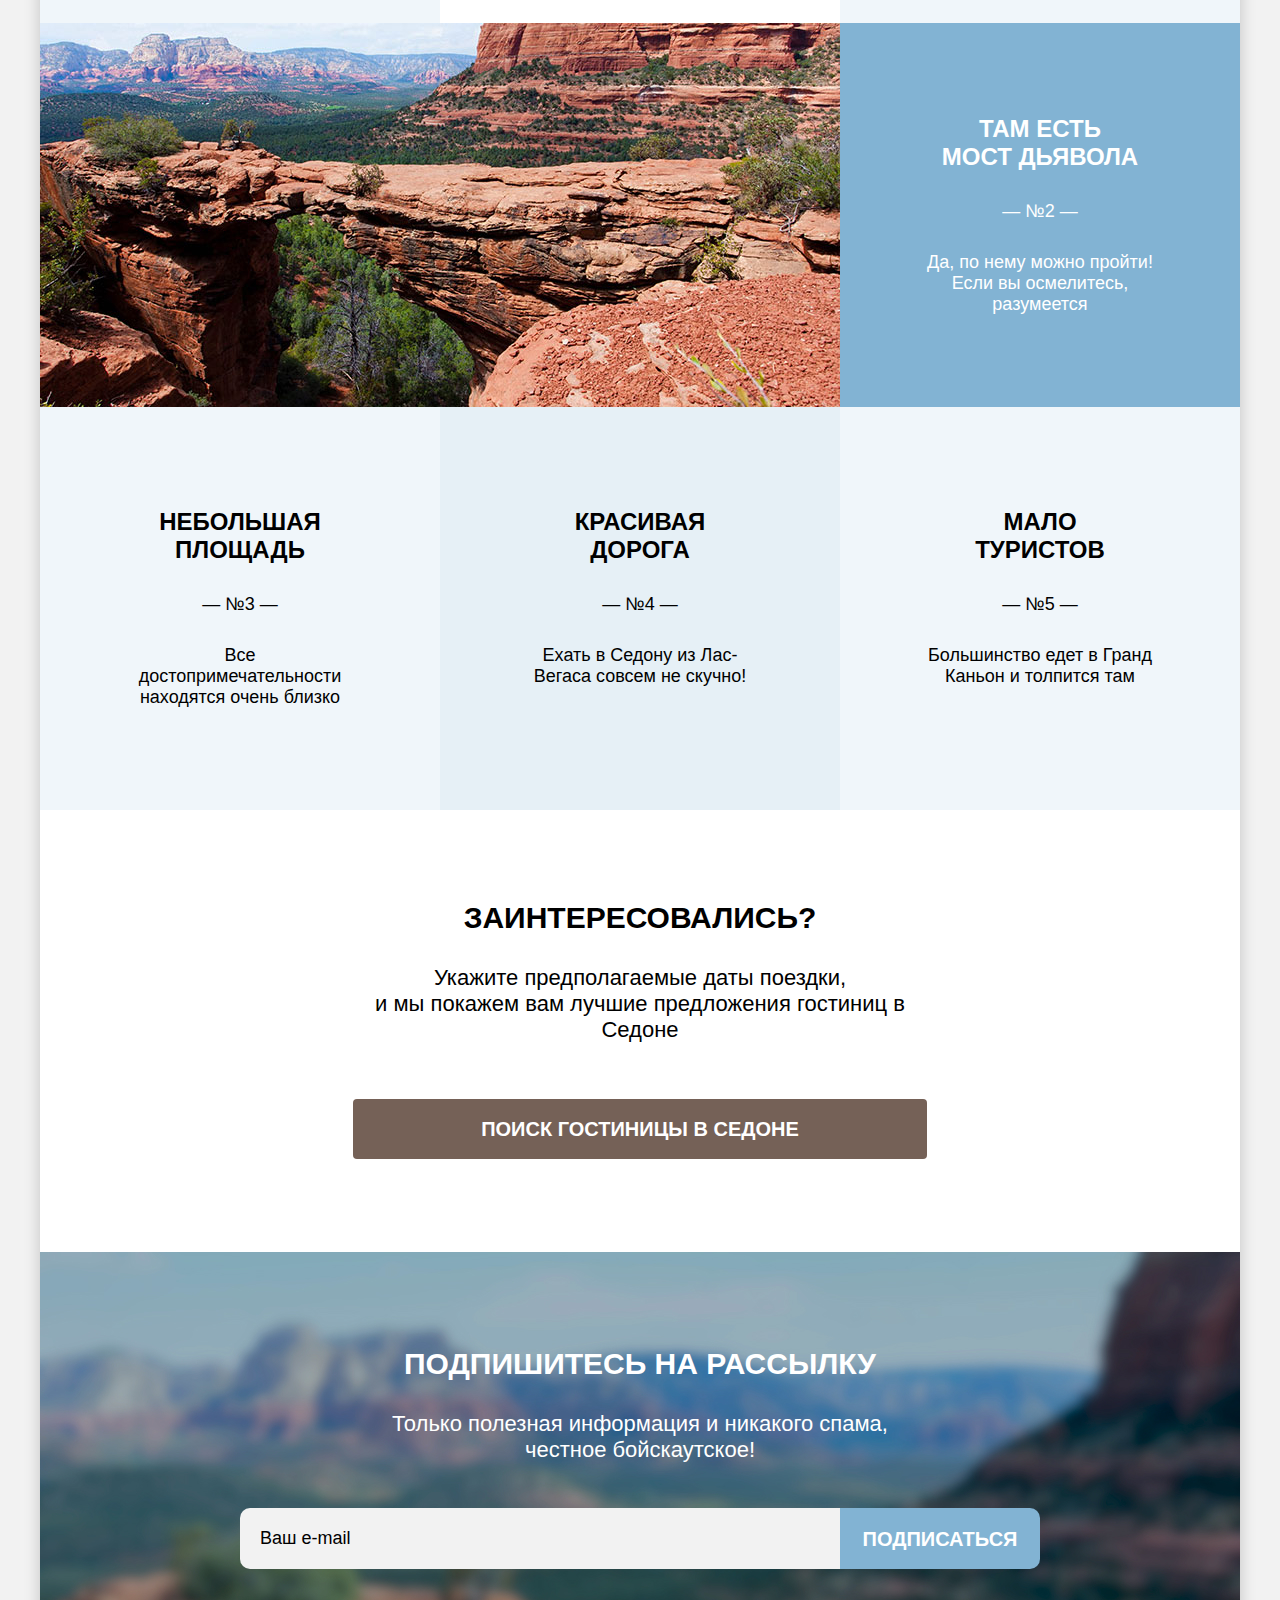
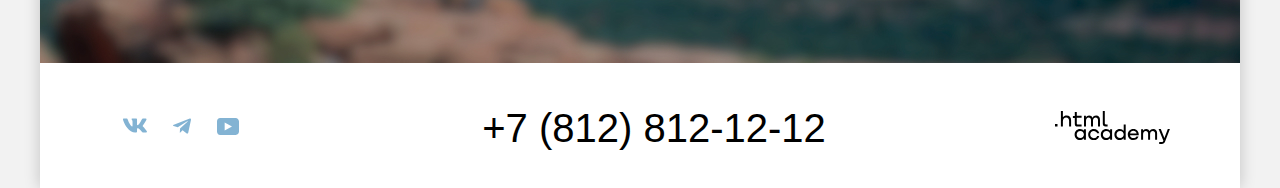
==== commit 32428877: "Merge pull request #14 from Grikus/master" ====
--- a/index.html
+++ b/index.html
@@ -5,6 +5,7 @@
     <meta charset="utf-8" />
     <title>HTML Academy: Седона</title>
     <link rel="stylesheet" href="./styles/style.css" />
+    <link rel="icon" href="favicon.ico">
     <link rel="icon" type="image/png" href="images/favicon.png">
   </head>
 
@@ -13,12 +14,12 @@
       <header class="page-header">
         <nav class="navigation">
           <a class="navigation-logo" href="index.html">
-            <img class="navigation-image" width="139" height="70" alt="Эмблема города Sedona"
+            <img class="navigation-image" width="139" height="70" alt="Эмблема города Sedona."
               src="./images/index/header/header-logo.svg" />
           </a>
           <ul class="navigation-list">
             <li>
-              <a class="navigation-link current-link" href="#">Главная</a>
+              <a class="navigation-link current-link" href="index.html">Главная</a>
             </li>
             <li>
               <a class="navigation-link" href="#">О Седоне</a>
@@ -30,20 +31,17 @@
           <ul class="navigation-user">
             <li>
               <a class="navigation-userlink" href="#">
-                <svg aria-hidden="true" focusable="false" width="18" height="18" viewBox="0 0 19 19" fill="none"
-                  xmlns="http://www.w3.org/2000/svg">
+                <svg aria-hidden="true" focusable="false" width="18" height="18" viewBox="0 0 19 19" fill="none" xmlns="http://www.w3.org/2000/svg" role="img" aria-label="поиск на странице.">
                   <path
                     d="m18.159 17.05-3.711-3.7c1.003-1.3 1.705-3 1.705-4.9 0-4.4-3.61-8-8.023-8C3.718.45.107 4.15.107 8.55c0 4.4 3.61 8 8.023 8 1.805 0 3.51-.6 4.914-1.7l3.71 3.7 1.404-1.5ZM8.13 14.55c-3.31 0-6.017-2.7-6.017-6s2.708-6 6.017-6c3.31 0 6.017 2.7 6.017 6s-2.707 6-6.017 6Z"
                     fill="currentColor" />
                 </svg>
-
                 <span class="visually-hidden">поиск</span>
               </a>
             </li>
             <li>
               <a class="navigation-userlink" href="#">
-                <svg aria-hidden="true" focusable="false" width="18" height="18" fill="none"
-                  xmlns="http://www.w3.org/2000/svg">
+                <svg aria-hidden="true" focusable="false" width="18" height="18" fill="none" xmlns="http://www.w3.org/2000/svg" role="img" aria-label="избранное.">
                   <path
                     d="M9.58 17c-.3 0-.6-.1-.8-.4-5.42-6.1-6.72-7.5-7.03-7.9A5.4 5.4 0 0 1 6.16 0c1.31 0 2.51.5 3.52 1.3a5.47 5.47 0 0 1 9.03 4.1c0 1.3-.5 2.5-1.31 3.4l-7.02 7.9c-.2.2-.4.3-.8.3ZM3.56 7.5c.3.4 3.51 4 6.12 6.9l6.21-7c.5-.5.7-1.2.7-2 0-1.8-1.5-3.3-3.3-3.3-1 0-2 .5-2.71 1.3-.3.3-.6.4-.9.4-.3 0-.6-.2-.8-.4a3.7 3.7 0 0 0-2.71-1.3c-1.8 0-3.31 1.5-3.31 3.3-.1.9.3 1.6.7 2.1-.1 0-.1 0 0 0Z"
                     fill="currentColor" />
@@ -62,113 +60,79 @@
         <h1 class="visually-hidden">Welcone to Sedona</h1>
         <div class="main-picture">
           <img class="main-picture-title" src="images/index/welcome-block/welcome-text.svg"
-            alt="Welcome to the gorgeous Sedona. Because the Grand Canyon sucks!" width="460" height="355" />
+            alt="Welcome to the gorgeous Sedona. Because the Grand Canyon sucks!." width="460" height="355" />
         </div>
         <section>
           <div class="welcome-block">
-            <h2 class="main-header-title">
-              Седона — небольшой городок в Аризоне, <br />
-              заслуживающий большего!
-            </h2>
-            <p class="main-header-text">
-              Рассмотрим 5 причин, по которым Седона круче, чем Гранд-Каньон!
-            </p>
+            <h2 class="main-header-title">Седона — небольшой городок в Аризоне,<br/>заслуживающий большего!</h2>
+            <p class="main-header-text">Рассмотрим 5 причин, по которым Седона круче, чем Гранд-Каньон!</p>
           </div>
-          <div class="advantages-block">
-            <div class="advantages-text">
-              <h3 class="advantages-title">Настоящий городок</h3>
-              <span class="advantages-description">— №1 — </span>
-              <p class="advantages-description">
-                Седона — не аттракцион для туристов, там течёт своя жизнь
-              </p>
-            </div>
-            <img class="advantages-image" src="./images/index/adventages/adventage-1/photo-adventage-1.jpg" width="800"
-              height="384" alt="один из ракурсов Седоны." />
-            <ul class="advantages-options">
-              <li class="options-item">
-                <h3 class="advantages-title">Жильё</h3>
-                <p class="advantages-description">
-                  Рекомендуем пожить в&nbsp;настоящем мотеле,
-                  всё&nbsp;как&nbsp;в кино!
-                </p>
-              </li>
-              <li class="options-item">
-                <h3 class="advantages-title">Еда</h3>
-                <p class="advantages-description">
-                  Всегда заказывайте&nbsp; топовый фирменный бургер, вы не
-                  разочаруетесь!
-                </p>
-              </li>
-              <li class="options-item">
-                <h3 class="advantages-title">Сувениры</h3>
-                <p class="advantages-description">
-                  Не только китайского,&nbsp; но&nbsp;и&nbsp;настоящего местного
-                  производства!
-                </p>
-              </li>
-            </ul>
-            <img class="advantages-image-second" src="./images/index/adventages/adventage-2/photo-advantage-2.jpg"
-              width="800" height="384" alt="один из ракурсов Седоны." />
-            <div class="advantages-text-second">
-              <h3 class="advantages-title">Там есть мост&nbsp;дьявола</h3>
-              <span class="advantages-description">— №2 —</span>
-              <p class="advantages-description">
-                Да, по нему можно пройти! Если вы осмелитесь, разумеется
-              </p>
-            </div>
-            <ol class="advantages-else">
-              <li class="advantages-card">
-                <h3 class="advantages-title">Небольшая площадь</h3>
-                <span class="advantages-description">— №3 —</span>
-                <p class="advantages-description">
-                  Все достопримечательности находятся очень близко
-                </p>
-              </li>
-              <li class="advantages-card">
-                <h3 class="advantages-title">
-                  Красивая<br />
-                  дорога
-                </h3>
-                <span class="advantages-description">— №4 —</span>
-                <p class="advantages-description">
-                  Ехать в Седону из Лас-Вегаса совсем не скучноd!
-                </p>
-              </li>
-              <li class="advantages-card">
-                <h3 class="advantages-title">
-                  Мало<br />
-                  туристов
-                </h3>
-                <span class="advantages-description">— №5 —</span>
-                <p class="advantages-description">
-                  Большинство едет в Гранд Каньон и толпится там
-                </p>
-              </li>
-            </ol>
-          </div>
+          <ol class="advantages-block">
+            <li class="advantage-first">
+              <div class="advantage-frist-line">
+                <div class="advantages-text">
+                  <h3 class="advantages-title">Настоящий городок</h3>
+                  <span class="advantages-description">— №1 — </span>
+                  <p class="advantages-description">Седона — не аттракцион для туристов, там течёт своя жизнь</p>
+                </div>
+                <img class="advantages-image" src="./images/index/adventages/adventage-1/photo-adventage-1.jpg"
+                  width="800" height="384" alt="один из ракурсов Седоны." />
+              </div>
+              <ul class="advantages-options">
+                <li class="options-item">
+                  <h3 class="advantages-title">Жильё</h3>
+                  <p class="advantages-description">Рекомендуем пожить в&nbsp;настоящем мотеле, всё&nbsp;как&nbsp;в кино!</p>
+                </li>
+                <li class="options-item">
+                  <h3 class="advantages-title">Еда</h3>
+                  <p class="advantages-description">Всегда заказывайте&nbsp; топовый фирменный бургер, вы не разочаруетесь!</p>
+                </li>
+                <li class="options-item">
+                  <h3 class="advantages-title">Сувениры</h3>
+                  <p class="advantages-description">Не только китайского,&nbsp; но&nbsp;и&nbsp;настоящего местного производства!</p>
+                </li>
+              </ul>
+            </li>
+            <li class="advantage-second">
+              <img class="advantages-image-second" src="./images/index/adventages/adventage-2/photo-advantage-2.jpg"
+                width="800" height="384" alt="один из ракурсов Седоны." />
+              <div class="advantages-text">
+                <h3 class="advantages-title">Там есть<br>мост дьявола</h3>
+                <span class="advantages-description">— №2 — </span>
+                <p class="advantages-description">Да, по нему можно пройти! Если вы осмелитесь, разумеется</p>
+              </div>
+            </li>
+            <li class="advantages-card">
+              <h3 class="advantages-title">Небольшая площадь</h3>
+              <span class="advantages-description">— №3 —</span>
+              <p class="advantages-description">Все достопримечательности находятся очень близко</p>
+            </li>
+            <li class="advantages-card">
+              <h3 class="advantages-title">Красивая<br/>дорога</h3>
+              <span class="advantages-description">— №4 —</span>
+              <p class="advantages-description">Ехать в Седону из Лас-Вегаса совсем не скучно!</p>
+            </li>
+            <li class="advantages-card">
+              <h3 class="advantages-title">Мало<br/>туристов</h3>
+              <span class="advantages-description">— №5 —</span>
+              <p class="advantages-description">Большинство едет в Гранд Каньон и толпится там</p>
+            </li>
+          </ol>
         </section>
         <section class="search-block">
           <h2 class="search-title">Заинтересовались?</h2>
-          <p class="search-text">
-            Укажите предполагаемые даты поездки, <br />и мы покажем вам лучшие
-            предложения гостиниц в Седоне
-          </p>
-          <a class="brown-button button-search" tabindex="0" href="#">Поиск гостиницы в седоне</a>
+          <p class="search-text">Укажите предполагаемые даты поездки, <br />и мы покажем вам лучшие предложения гостиниц в Седоне</p>
+          <a class="brown-button button-search" href="#">Поиск гостиницы в седоне</a>
         </section>
         <section class="subscribe">
-          <div class="subcribe-block">
+          <div class="subscribe-block">
             <h2 class="subscribe-title">Подпишитесь на рассылку</h2>
-            <p class="subscribe-description">
-              Только полезная информация и никакого спама,<br />
-              честное бойскаутское!
-            </p>
+            <p class="subscribe-description">Только полезная информация и никакого спама,<br/>честное бойскаутское!</p>
             <form class="subscribe-form" action="https://echo.htmlacademy.ru" method="post">
               <label class="visually-hidden" for="subscribe-email">Форма подписки на рассылку</label>
               <input class="field subscribe-field" name="subscribe-email" id="subscribe-email" placeholder="Ваш e-mail"
                 type="email" required />
-              <button class="blue-button subscribe-button" type="submit">
-                подписаться
-              </button>
+              <button class="blue-button subscribe-button" type="submit">подписаться</button>
             </form>
           </div>
         </section>
@@ -177,8 +141,7 @@
         <ul class="social-list">
           <li>
             <a class="social-link" href="https://vk.com/htmlacademy">
-              <svg class="social-image" aria-hidden="true" focusable="false" width="24" height="15" viewBox="0 0 24 15"
-                fill="none" xmlns="http://www.w3.org/2000/svg">
+              <svg class="social-image" aria-hidden="true" focusable="false" width="24" height="15" viewBox="0 0 24 15" fill="none" xmlns="http://www.w3.org/2000/svg" role="img" aria-label="перейти Вконтакте.">
                 <path fill-rule="evenodd" clip-rule="evenodd"
                   d="M23.45 1.448c.166-.546 0-.948-.795-.948H20.03c-.668 0-.976.347-1.143.73 0 0-1.335 3.196-3.226 5.272-.612.602-.89.793-1.224.793-.167 0-.418-.191-.418-.738V1.448c0-.656-.184-.948-.74-.948H9.151c-.417 0-.668.304-.668.593 0 .621.946.765 1.043 2.513v3.798c0 .833-.153.984-.487.984-.89 0-3.055-3.211-4.34-6.885C4.45.788 4.198.5 3.527.5H.9c-.75 0-.9.347-.9.73 0 .682.89 4.07 4.145 8.551 2.17 3.06 5.225 4.719 8.008 4.719 1.669 0 1.875-.368 1.875-1.003v-2.313c0-.737.158-.884.687-.884.39 0 1.057.192 2.615 1.667 1.78 1.749 2.073 2.533 3.075 2.533h2.625c.75 0 1.126-.368.91-1.096-.238-.724-1.088-1.775-2.215-3.022-.612-.71-1.53-1.475-1.809-1.858-.389-.491-.278-.71 0-1.147 0 0 3.2-4.426 3.533-5.929h.001Z"
                   fill="currentColor" />
@@ -188,8 +151,7 @@
           </li>
           <li>
             <a class="social-link" href="https://t.me/htmlacademy">
-              <svg class="social-image" aria-hidden="true" focusable="false" width="18" height="16" viewBox="0 0 18 16"
-                fill="none" xmlns="http://www.w3.org/2000/svg">
+              <svg class="social-image" aria-hidden="true" focusable="false" width="18" height="16" viewBox="0 0 18 16" fill="none" xmlns="http://www.w3.org/2000/svg" role="img" aria-label="перейти в телеграм.">
                 <path
                   d="M16.785.6.841 6.747c-1.088.437-1.082 1.044-.2 1.315L4.735 9.34l9.471-5.976c.448-.273.857-.126.521.172l-7.674 6.926h-.001.001l-.282 4.22c.414 0 .596-.19.828-.413l1.989-1.934 4.135 3.055c.763.42 1.31.204 1.5-.706L17.938 1.89C18.216.775 17.513.27 16.786.599Z"
                   fill="currentColor" />
@@ -199,8 +161,7 @@
           </li>
           <li>
             <a class="social-link" href="https://www.youtube.com/user/htmlacademyru">
-              <svg class="social-image" aria-hidden="true" focusable="false" width="22" height="17" viewBox="0 0 22 17"
-                fill="none" xmlns="http://www.w3.org/2000/svg">
+              <svg class="social-image" aria-hidden="true" focusable="false" width="22" height="17" viewBox="0 0 22 17" fill="none" xmlns="http://www.w3.org/2000/svg" role="img" aria-label="перейти в Ютуб.">
                 <path
                   d="M18.607 0H3.174C1.314 0 0 1.594 0 3.4v10.094C0 15.406 1.313 17 3.174 17h15.652C20.468 17 22 15.406 22 13.6V3.4C21.781 1.594 20.468 0 18.607 0ZM7.662 12.537V4.463L14.995 8.5l-7.333 4.037Z"
                   fill="currentColor" />
@@ -211,8 +172,7 @@
         </ul>
         <a class="footer-phone-call" href="tel:+78128121212">+7 (812) 812-12-12</a>
         <a class="author-link" href="https://htmlacademy.ru/">
-          <svg aria-hidden="true" focusable="false" width="115" height="33" viewBox="0 0 115 33" fill="none"
-            xmlns="http://www.w3.org/2000/svg">
+          <svg aria-hidden="true" focusable="false" width="115" height="33" viewBox="0 0 115 33" fill="none" xmlns="http://www.w3.org/2000/svg" role="img" aria-label="перейти на сайт разработчика.">
             <path
               d="M0 12.9v2.6h2.5v-2.6H0ZM11.6 4.5c-1.6 0-2.8.7-3.6 1.7h-.1V0h-2v15.5h2v-5.3c0-2.1 1.3-3.6 3.3-3.6 1.8 0 2.9 1.4 2.9 3.2v5.7h2V9.4c.1-3-1.8-4.9-4.5-4.9ZM26.6 4.8h-4.8V1.1h-2v3.8h-1.9v2h1.9v6c0 1.7 1 2.7 2.7 2.7h4.1v-2h-3.7c-.7 0-1.1-.4-1.1-1.1V6.8h4.8v-2ZM41.1 4.6c-1.6 0-2.9.8-3.5 2.1h-.1c-.6-1.2-1.8-2.1-3.4-2.1-1.4 0-2.5.8-3.1 1.8h-.1V4.8H29v10.6h2V10c0-2 1-3.5 2.6-3.5 1.5 0 2.4 1 2.4 2.6v6.3h2V9.8c0-2.4 1.4-3.3 2.6-3.3 1.5 0 2.4 1 2.4 2.6v6.3h2V8.9c.1-2.5-1.4-4.3-3.9-4.3ZM47.8 12.7c0 1.7 1 2.7 2.8 2.7h2v-2h-1.7c-.7 0-1.1-.4-1.1-1.1V0h-2v12.7ZM28.9 19.7c-.9-1.1-2.2-1.8-3.9-1.8-3.1 0-5.4 2.3-5.4 5.6s2.3 5.6 5.4 5.6c1.8 0 3-.8 3.8-1.9h.1v1.6h2V18.2h-2v1.5Zm-3.6 7.4c-2.2 0-3.6-1.6-3.6-3.6s1.4-3.6 3.6-3.6 3.6 1.6 3.6 3.6c0 1.9-1.4 3.6-3.6 3.6ZM44.2 22c-.5-2.4-2.6-4.1-5.4-4.1-3.4 0-5.6 2.5-5.6 5.6 0 3.1 2.2 5.6 5.6 5.6 2.8 0 4.9-1.8 5.4-4.2h-2.1c-.4 1.3-1.7 2.3-3.3 2.3-2.2 0-3.6-1.6-3.6-3.6s1.4-3.6 3.6-3.6c1.6 0 2.8 1 3.3 2.2h2.1V22ZM55.1 19.7c-.9-1.1-2.2-1.8-3.9-1.8-3.1 0-5.4 2.3-5.4 5.6s2.3 5.6 5.4 5.6c1.8 0 3-.8 3.8-1.9h.1v1.6h2V18.2h-2v1.5Zm-3.6 7.4c-2.2 0-3.6-1.6-3.6-3.6s1.4-3.6 3.6-3.6 3.6 1.6 3.6 3.6c0 1.9-1.5 3.6-3.6 3.6ZM68.7 19.8c-.9-1.1-2.2-1.9-3.9-1.9-3.1 0-5.4 2.3-5.4 5.6s2.2 5.6 5.4 5.6c1.7 0 3-.8 3.8-1.8h.1v1.5h2V13.4h-2v6.4Zm-3.6 7.3c-2.2 0-3.6-1.6-3.6-3.6s1.4-3.6 3.6-3.6 3.6 1.6 3.6 3.6c-.1 2-1.5 3.6-3.6 3.6ZM78.3 17.9c-3.3 0-5.5 2.5-5.5 5.6 0 3 2.1 5.6 5.5 5.6 2.5 0 4.5-1.3 5.2-3.6h-2.1c-.5 1-1.6 1.6-3 1.6-1.9 0-3.3-1.3-3.4-2.9h8.8c.2-3.6-2-6.3-5.5-6.3Zm0 1.9c1.7 0 3 1 3.3 2.6h-6.5c.3-1.5 1.5-2.6 3.2-2.6ZM98.2 17.9c-1.6 0-2.9.8-3.6 2h-.1c-.6-1.2-1.8-2-3.4-2-1.4 0-2.5.7-3.1 1.8v-1.5h-1.9v10.6h2v-5.4c0-2 1-3.4 2.6-3.5 1.5 0 2.4 1 2.4 2.6v6.3h2v-5.6c0-2.4 1.4-3.3 2.6-3.3 1.5 0 2.4 1 2.4 2.6v6.3h2v-6.5c.1-2.6-1.4-4.4-3.9-4.4ZM109.4 27l-3.6-8.9h-2.2l4.8 11.6c-.3.9-.7 1.2-1.7 1.2h-2.5v2h2.5c1.8 0 2.8-.8 3.5-2.6l4.7-12.2h-2.1l-3.4 8.9Z"
               fill="currentColor" />
@@ -230,53 +190,43 @@
           <form class="reservation-form" action="https://echo.htmlacademy.ru/" method="post">
             <div class="reservation-date">
               <label class="reservation-title" for="arrive-date">Дата Заезда:</label>
-              <input class="reservation-field field" type="text" id="arrive-date" name="arrive"
+              <input class="field reservation-field" type="text" id="arrive-date" name="arrive"
                 placeholder="27 апреля 2020" required />
               <div class="reservation-notice">
-                <p class="notice correct-notice-arrive">
-                  На эти даты есть свободные номера. Пока есть.
-                </p>
-                <p class="notice invalid-notice-arrive">
-                  Мы не можем отправить вас в прошлое.
-                </p>
+                <p class="notice correct-notice-arrive">На эти даты есть свободные номера. Пока есть.</p>
+                <p class="notice invalid-notice-arrive">Мы не можем отправить вас в прошлое.</p>
               </div>
             </div>
             <div class="reservation-date">
               <label class="reservation-title" for="departure-date">Дата Выезда:</label>
-              <input class="reservation-field field" type="text" id="departure-date" name="departure"
+              <input class="field reservation-field" type="text" id="departure-date" name="departure"
                 placeholder="1 сентября 2021" required />
             </div>
             <div class="reservation-notice">
-              <p class="notice correct-notice-departure">
-                На эти даты есть свободные номера. Пока есть.
-              </p>
-              <p class="notice invalid-notice-departure">
-                Мы не можем отправить вас в прошлое.
-              </p>
+              <p class="notice correct-notice-departure">На эти даты есть свободные номера. Пока есть.</p>
+              <p class="notice invalid-notice-departure">Мы не можем отправить вас в прошлое.</p>
             </div>
             <div class="reservation-people">
               <label class="reservation-title adults-title" for="adult-count">Взрослые:</label>
               <div class="modal-reservation-button">
                 <button class="button-minus" type="button" value="уменьшить количество человек"></button>
               </div>
-              <input class="people-field field" type="number" id="adult-count" name="people" placeholder="2" />
+              <input class="field people-field" type="number" id="adult-count" name="people" placeholder="2" required/>
               <div class="modal-reservation-button">
                 <button class="button-plus" type="button" value="увеличить количество человек"></button>
               </div>
               <label class="reservation-title children-title" for="children-count">Дети:</label>
-              <div class="tooltip-button" tabindex="0" data-title="Укажите количество детей, которые будут с вами, возраст которых от 6 до 18
+              <div class="tooltip-button" data-title="Укажите количество детей, которые будут с вами, возраст которых от 6 до 18
               лет. Дети до 6 лет размещаются бесплатно."></div>
               <div class="modal-reservation-button">
                 <button class="button-minus" type="button" value="уменьшить количество человек"></button>
               </div>
-              <input class="people-field field" type="number" id="children-count" name="people" placeholder="1" />
+              <input class="field people-field" type="number" id="children-count" name="people" placeholder="1" required/>
               <div class="modal-reservation-button">
                 <button class="button-plus" type="button" value="увеличить количество человек"></button>
               </div>
             </div>
-            <button class="blue-button modal-search" type="submit">
-              Найти
-            </button>
+            <button class="blue-button modal-search" type="submit">Найти</button>
           </form>
         </section>
       </div>
--- a/styles/style.css
+++ b/styles/style.css
@@ -1,3 +1,5 @@
+
+
 @font-face {
   font-family: "PT Sans";
   font-style: normal;
@@ -125,7 +127,7 @@
 
 .favorite-count {
   position: absolute;
-  display:flex;
+  display: flex;
   justify-content: center;
   align-items: center;
   left: 25px;
@@ -140,7 +142,7 @@
 }
 
 .current-link {
-  position: relative
+  position: relative;
 }
 
 .current-link::before {
@@ -194,7 +196,7 @@
 }
 
 .main-picture::before {
-  content:"";
+  content: "";
   background-image: url("../images/index/welcome-block/divider-under-main.svg");
   position: absolute;
   width: 100%;
@@ -230,40 +232,49 @@
 
 .advantages-block {
   display: grid;
-  grid-template-columns: 1fr 1fr 1fr;
+  grid-template-columns: 400px 400px 400px;
   max-width: 1200px;
-}
-
-.advantages-list {
-  margin: 0;
-  padding: 0;
+  margin: 0;
+  padding: 0;
+  list-style-type: none;
+  width: 1200px;
+}
+
+.advantage-first {
+  grid-column: 1/-1;
+}
+
+.advantage-frist-line {
+  display: flex;
 }
 
 .advantages-text {
-  grid-column: 1/2;
   display: flex;
   flex-direction: column;
   background-color: #82b3d3;
   color: #ffffff;
   padding: 92px 85px;
-  gap: 30px;
+  width: 230px;
 }
 
 .advantages-title {
   margin: 0;
+  margin-bottom: 30px;
   font-size: 24px;
   line-height: 28px;
   text-transform: uppercase;
 }
 
 .advantages-image {
-  grid-column: 2 / -1;
+  display: block;
+  grid-column: 2 / 4;
   object-fit: contain;
 }
 
 .advantages-options {
   grid-column: 1/-1;
   display: flex;
+  flex-wrap: wrap;
   background-color: rgba(131, 179, 211, 0.12);
   margin: 0;
   padding: 0;
@@ -273,16 +284,20 @@
 
 .advantages-description {
   margin: 0;
+  margin-bottom: 30px;
   font-size: 18px;
   line-height: 21px;
 }
 
+.advantages-description:last-child {
+  margin: 0;
+}
+
 .options-item {
   display: flex;
   flex-direction: column;
-  gap: 30px;
   padding: 184px 85px 81px;
-  width: 400px;
+  width: 230px;
 }
 
 .options-item:nth-child(1) {
@@ -304,14 +319,18 @@
   background-position: 50.2% 25.6%;
 }
 
+.advantage-second {
+  grid-column: 1/-1;
+  display: flex;
+}
+
 .advantages-text-second {
-  grid-column: 3/-1;
   display: flex;
   flex-direction: column;
   background-color: #82b3d3;
   color: #ffffff;
-  padding: 90px 85px;
-  gap: 30px;
+  padding: 92px 85px;
+  width: 230px;
 }
 
 .advantages-image-second {
@@ -319,25 +338,16 @@
   object-fit: contain;
 }
 
-.advantages-else {
-  grid-column: 1/-1;
-  display: flex;
-  list-style-type: none;
-  margin: 0;
-  padding: 0;
-}
-
 .advantages-card {
   max-width: 230px;
   min-width: 230px;
   display: flex;
   flex-direction: column;
-  gap: 30px;
   background-color: rgba(131, 179, 211, 0.12);
   padding: 101px 85px 102px;
 }
 
-.advantages-card:nth-child(2) {
+.advantages-card:nth-child(4) {
   background-color: rgba(131, 179, 211, 0.2);
 }
 
@@ -378,15 +388,15 @@
   line-height: 36px;
   transition: 0.3s;
 }
+
 .button-search {
   width: 544px;
   cursor: pointer;
   padding: 12px 15px;
-  font-family: "PT Sans", sans-serif;
   text-decoration: none;
 }
 
- /* subscribe section  */
+/* subscribe section  */
 .subscribe {
   background-image: url("../images/index/subscribe/background-image-subscribe.jpg");
   width: 100%;
@@ -398,7 +408,7 @@
   padding: 0;
 }
 
-.subcribe-block {
+.subscribe-block {
   display: flex;
   flex-direction: column;
   padding: 94px 0;
@@ -502,7 +512,7 @@
 .social-link {
   display: flex;
   padding: 14px 13px 16px;
-  color:#83b3d3;
+  color: #83b3d3;
   cursor: pointer;
   transition: 0.3s;
 }
@@ -521,19 +531,19 @@
 .author-link {
   color: #000000;
   cursor: pointer;
-  padding: 8px 0 9px;
+  padding: 7px 0 9px;
   text-decoration: none;
   transition: 0.3s;
 }
 
 /* catalog.html */
- /* filter-field */
-
- .filter-image {
+/* filter-field */
+
+.filter-image {
   display: flex;
   background-image: url("../images/catalog/hotels-search/filter-background.jpg");
   background-color: #000000;
-  color:#ffffff;
+  color: #ffffff;
   background-size: cover;
   margin-top: -5px;
   background-repeat: no-repeat;
@@ -549,7 +559,7 @@
   margin: 0 auto;
   width: 100%;
   color: #ffffff;
-  padding: 35px 70px 70px;
+  padding: 35px 70px 55px;
 }
 
 .filter-header {
@@ -579,7 +589,7 @@
   padding: 0;
   padding-left: 2px;
   margin: 0;
-  margin-bottom: 30px;
+  margin-bottom: 29px;
   list-style-type: none;
   font-size: 16px;
   line-height: 21px;
@@ -601,7 +611,7 @@
   display: block;
   width: 6.5px;
   height: 9px;
-  background-image: url(../images/catalog/hotels-search/logo-arrow-bread.svg);
+  background-image: url("../images/catalog/hotels-search/logo-arrow-bread.svg");
   background-repeat: no-repeat;
   top: 15px;
   left: 10px;
@@ -699,7 +709,7 @@
   left: 4px;
   width: 13px;
   height: 10px;
-  background-image: url(../images/catalog/hotels-search/control-checkbox-bird.svg);
+  background-image: url("../images/catalog/hotels-search/control-checkbox-bird.svg");
 }
 
 .control-radio {
@@ -757,7 +767,7 @@
 
 .price-input::-webkit-outer-spin-button,
 .price-input::-webkit-inner-spin-button {
-  -moz-appearance: textfield;
+  appearance: textfield;
   display: none;
   margin: 0;
 }
@@ -796,7 +806,7 @@
 .range-scale {
   position: relative;
   height: 4px;
-  background-color: rgba(255, 255, 255,.3);
+  background-color: rgba(255, 255, 255, 0.3);
   width: 100%;
 }
 
@@ -804,6 +814,8 @@
   position: absolute;
   height: 4px;
   background-color: #ffffff;
+  left: 0;
+  width: 227px;
 }
 
 .range-toggle {
@@ -841,17 +853,21 @@
   font-size: 16px;
   line-height: 20px;
   margin: 0;
-  margin-bottom: 17px;
+  margin-bottom: 5px;
   padding: 14px 15px;
   cursor: pointer;
 }
 
 .button-decline {
   font-size: 16px;
+  font-family: inherit;
   line-height: 20px;
   text-align: center;
   cursor: pointer;
   padding: 15px 25px;
+  background-color: transparent;
+  border: none;
+  color: #ffffff;
 }
 /* main catalog */
 .main-catalog {
@@ -863,7 +879,7 @@
 
 .sort-panel {
   display: flex;
-  align-items:center;
+  align-items: flex-start;
   margin-bottom: 56px;
 }
 
@@ -873,47 +889,48 @@
   text-transform: uppercase;
   margin-right: 188px;
   max-width: 400px;
+  padding-top: 9px;
+}
+
+.sorting-type {
+  display: flex;
+  flex-wrap: wrap;
+  max-width: 290px;
+  margin-right: auto;
 }
 
 .select {
-  position: relative;
   display: flex;
   align-items: center;
+  border: 2px solid #e5e5e5;
+  font: inherit;
+  padding: 13px 17px;
+  padding-right: 54px;
+  border-radius: 4px;
+  background-image: url("../images/catalog/sort-panel/select-control-arrow.svg");
+  background-repeat: no-repeat;
+  background-position: right 19px top 19px;
+  appearance: none;
+  transition: 0.3s;
+  cursor: pointer;
+  background-color: #ffffff;
   font-size: 18px;
   line-height: 21px;
 }
 
-.sorting-type {
+.select-sorting {
   width: 290px;
-  margin-right: auto;
-}
-
-.select-control {
-  width: 100%;
-  display: flex;
-  align-items: center;
-  border: 2px solid #E5E5E5;
-  font: inherit;
-  padding: 12px 18px;
-  padding-right: 54px;
-  border-radius: 4px;
-  background-image: url(../images/catalog/sort-panel/select-control-arrow.svg);
-  background-repeat: no-repeat;
-  background-position: right 15px top 18px;
-  appearance: none;
-  transition: 0.3s;
-  cursor: pointer;
-  background-color: #ffffff;
 }
 
 .sort-list {
   display: flex;
+  flex-wrap: wrap;
   align-items: center;
   list-style-type: none;
   gap: 9px;
-  row-gap: 0;
-  padding: 0;
-  margin: 0;
+  padding: 0;
+  margin: 0;
+  max-width: 220px;
 }
 
 .sort-button {
@@ -934,19 +951,19 @@
   border-color: #000000;
   background-image: url("../images/catalog/sort-panel/icon-table-filter.svg");
   background-repeat: no-repeat;
-  background-position: left 13px top 14px;
+  background-position: center;
 }
 
 .slide {
   background-image: url("../images/catalog/sort-panel/icon-slideshow-search.svg");
   background-repeat: no-repeat;
-  background-position: left 12px top 14px;
+  background-position: center;
 }
 
 .list {
   background-image: url("../images/catalog/sort-panel/icon-list-search.svg");
   background-repeat: no-repeat;
-  background-position: left 11px top 14px;
+  background-position: center;
 }
 
 .catalog-list {
@@ -963,8 +980,8 @@
   display: flex;
   flex-direction: column;
   text-align: start;
+  padding: 20px 20px 19px;
   gap: 16px;
-  padding: 20px 20px 19px;
 }
 
 .catalog-item-image {
@@ -985,29 +1002,28 @@
   column-gap: 20px;
   font-size: 18px;
   line-height: 21px;
+  gap: 20px;
 }
 
 .catalog-item-buttons {
   display: grid;
   grid-template-columns: 140px 140px;
-  column-gap: 20px;
+  gap: 20px;
 }
 
 .button-link {
-  width: 110px;
+  max-width: 110px;
   padding: 8px 15px;
   margin: 0;
   text-decoration: none;
   font-size: 16px;
   text-align: center;
-  font-family: "PT Sans", sans-serif;
   line-height: 20px;
   cursor: pointer;
 }
 
 .button-favorite {
   width: 140px;
-  height: 37px;
   margin: 0;
   padding: 9px 15px;
   background-color: #82b3d3;
@@ -1037,7 +1053,6 @@
 
 .button-favorited {
   width: 140px;
-  height: 37px;
   margin: 0;
   padding: 9px 15px;
   background-color: #7db54f;
@@ -1050,7 +1065,7 @@
 .raiting {
   display: grid;
   grid-template-columns: 140px 140px;
-  column-gap: 20px;
+  gap: 20px;
 }
 
 .stars-raiting {
@@ -1060,10 +1075,10 @@
 
 .star {
   display: inline-block;
-  background-image: url("../images/catalog/hotels/hotel-1/raiting-stars.svg");
+  background-image: url("../images/catalog/hotels/raiting-stars.svg");
   background-color: #ffffff;
   color: #000000;
-  content:"";
+  content: "";
   width: 18px;
   height: 17px;
 }
@@ -1075,47 +1090,50 @@
   font-size: 16px;
   line-height: 20px;
   text-transform: uppercase;
-  padding: 9px 18px;
+  padding: 9px 21px;
   max-width: 140px;
 }
 
 .divider {
   margin: 0 auto;
-  margin-bottom: 29px;
+  margin-bottom: 27px;
   display: block;
   content: "";
-  border: 1px solid #E6E6E6;
+  border: 1px solid #e6e6e6;
   width: 1056px;
 }
 
 /* pagination */
 .pagination {
   display: flex;
-  align-items: center;
+  align-items: flex-start;
 }
 
 .pagination-list {
   display: flex;
-  justify-content: center;
+  justify-content: flex-start;
   list-style-type: none;
   flex-wrap: wrap;
   margin: 0;
   margin-right: auto;
   padding: 0;
+  max-width: 400px;
   gap: 8px;
 }
 
 .pagination-item {
   display: flex;
-  width: 60px;
-}
+}
+
 
 .pagination-current {
   display: flex;
-  padding: 11px 18px;
+  padding: 12px 18px;
   justify-content: center;
   align-items: center;
-  width: 60px;
+  width: auto;
+  min-width: 60px;
+  box-sizing: border-box;
   margin: 0;
   border-radius: 4px;
   text-decoration: none;
@@ -1125,22 +1143,37 @@
 
 .button-pagination {
   display: flex;
+  flex-wrap: wrap;
   padding: 11px 18px;
   justify-content: center;
-  width: 60px;
+  max-width: 24px;
   margin: 0;
   text-decoration: none;
   cursor: pointer;
 }
 
- .hotel-onpage {
+.results-block {
+  display: flex;
+  align-items: center;
+}
+
+.hotel-onpage {
   font-weight: 400;
   font-size: 18px;
   line-height: 21px;
   margin-right: 54px;
- }
-
- .pagination-select {
+  max-width: 180px;
+  padding: 19px 0;
+  align-self: flex-start;
+}
+
+.pagination-select {
+  display: flex;
+  flex-wrap: wrap;
+  max-width: 165px;
+}
+
+.select-count {
   width: 160px;
 }
 
@@ -1191,7 +1224,7 @@
   top: 54px;
   right: 70px;
   padding: 0;
-  background-image: url(../images/modal/modal-close.svg);
+  background-image: url("../images/modal/modal-close.svg");
   background-repeat: no-repeat;
   background-position: center;
   cursor: pointer;
@@ -1220,11 +1253,10 @@
   font-size: 20px;
   line-height: 50px;
   max-width: 122px;
-
 }
 
 .reservation-field {
-  background-image: url(../images/modal/modal-calendar.svg);
+  background-image: url("../images/modal/modal-calendar.svg");
   background-repeat: no-repeat;
   background-position: top 18px right 17px;
   display: block;
@@ -1277,7 +1309,7 @@
 
 .people-field {
   appearance: textfield;
-  width: 31px;
+  width: 33px;
   text-align: center;
   border-radius: 0;
   font-size: 18px;
@@ -1304,7 +1336,7 @@
 
 .modal-reservation-button:nth-child(4),
 .modal-reservation-button:nth-child(9) {
-  border-radius:  0 4px 4px 0;
+  border-radius: 0 4px 4px 0;
 }
 
 .button-minus {
@@ -1312,7 +1344,7 @@
   height: 13px;
   padding: 25px;
   border: none;
-  background-image: url(../images/modal/modal-minus.svg);
+  background-image: url("../images/modal/modal-minus.svg");
   background-repeat: no-repeat;
   background-position: center;
   background-color: inherit;
@@ -1324,7 +1356,7 @@
   width: 13px;
   height: 13px;
   padding: 25px;
-  background-image: url(../images/modal/modal-plus.svg);
+  background-image: url("../images/modal/modal-plus.svg");
   background-repeat: no-repeat;
   background-position: center;
   background-color: inherit;
@@ -1336,12 +1368,12 @@
   width: 25px;
   height: 25px;
   background-color: #83b3d3;
-  background-image: url(../images/modal/modal-info.svg);
+  background-image: url("../images/modal/modal-info.svg");
   background-repeat: no-repeat;
   background-position: center;
   border-radius: 50%;
   border: none;
-  margin-left: 8px;
+  margin-left: 6px;
   margin-right: auto;
   cursor: pointer;
 }
@@ -1364,9 +1396,8 @@
 
 .people-field::-webkit-outer-spin-button,
 .people-field::-webkit-inner-spin-button {
-    -webkit-appearance: none;
-    -moz-appearance:textfield;
-    margin: 0;
+  appearance: none;
+  margin: 0;
 }
 
 .modal-search {
@@ -1380,156 +1411,156 @@
 /* navigation-panel */
 .navigation-image:hover,
 .navigation-image:focus {
- opacity: 60%;
+  opacity: 60%;
 }
 
 .navigation-image:active {
- opacity: 30%;
+  opacity: 30%;
 }
 
 .navigation-link:hover,
 .navigation-link:focus {
- color: #756157;
+  color: #756157;
 }
 
 .navigation-link:active {
- color: rgba(117, 97, 87, 0.3);
+  color: rgba(117, 97, 87, 0.3);
 }
 
 .navigation-userlink:hover,
 .navigation-userlink:focus {
- color: #756157;
+  color: #756157;
 }
 
 .navigation-userlink:active {
- color: rgba(117, 97, 87, 0.3);
+  color: rgba(117, 97, 87, 0.3);
 }
 /* usual-buttons */
 .brown-button:hover,
 .brown-button:focus {
- background-color: #615048;
+  background-color: #615048;
 }
 
 .brown-button:active {
- background-color: #756157;
- color: hsla(0, 0%, 100%, 0.3);
+  background-color: #756157;
+  color: hsla(0, 0%, 100%, 0.3);
 }
 
 .brown-button:disabled {
- background-color: #e5e5e5;
+  background-color: #e5e5e5;
 }
 
 .blue-button:hover,
 .blue-button:focus {
- background-color: #68a2ca;
+  background-color: #68a2ca;
 }
 
 .blue-button:active {
- background-color: #68a2ca;
- color: hsla(0, 0%, 100%, 0.3);
+  background-color: #68a2ca;
+  color: hsla(0, 0%, 100%, 0.3);
 }
 
 .blue-button:disabled {
- background-color: #e5e5e5;
+  background-color: #e5e5e5;
 }
 
 .green-button:hover,
 .green-button:focus {
- background-color: #6c9e42;
+  background-color: #6c9e42;
 }
 
 .green-button:active {
- background-color: #7db54f;
- color: hsla(0, 0%, 100%, 0.3);
+  background-color: #7db54f;
+  color: hsla(0, 0%, 100%, 0.3);
 }
 
 .green-button:disabled {
- background-color: #e5e5e5;
+  background-color: #e5e5e5;
 }
 
 .social-link:hover,
 .social-link:focus {
- color:#68a2ca;
+  color: #68a2ca;
 }
 
 .social-link:active {
- color: rgba(104, 162, 202, 0.3);
+  color: rgba(104, 162, 202, 0.3);
 }
 
 .footer-phone-call:hover,
 .footer-phone-call:focus {
- color: #756157;
+  color: #756157;
 }
 
 .footer-phone-call:active {
- color: rgba(117, 97, 87, 0.3);
+  color: rgba(117, 97, 87, 0.3);
 }
 
 .author-link:hover,
 .author-link:focus {
- color: #756157;
+  color: #756157;
 }
 
 .author-link:active {
- color: rgba(117, 97, 87, 0.3);
+  color: rgba(117, 97, 87, 0.3);
 }
 
 /* main-catalog */
 .sort-button:hover {
- border: 2px solid #000000;
+  border: 2px solid #000000;
 }
 
 .sort-button:focus {
   outline: none;
- border: 2px solid #68A2CA;
+  border: 2px solid #68a2ca;
 }
 
 .sort-button:active {
- border: 2px solid #000000;
+  border: 2px solid #000000;
 }
 
 .pagination-current:hover,
 .pagination-current:active,
 .pagination-current:focus {
- background-color: #f2f2f2;
- color:#000000;
+  background-color: #f2f2f2;
+  color: #000000;
 }
 
 
 /* subscribe */
 .field:hover {
- background-color: #e6e6e6;
+  background-color: #e6e6e6;
 }
 
 .field:focus {
- background-color: #e6e6e6;
- outline: 3px solid #83b3d3;
+  background-color: #e6e6e6;
+  outline: 3px solid #83b3d3;
 }
 
 .field:active {
- background-color: #ffffff;
- outline: 2px solid #000000;
+  background-color: #ffffff;
+  outline: 2px solid #000000;
 }
 
 .field:disabled {
- background-color: #e6e6e62f;
+  background-color: #e6e6e62f;
 }
 
 /* control panel catalog.html */
 .breadcrumbs-link:hover {
- color: rgba(255, 255, 255, 0.6);
+  color: rgba(255, 255, 255, 0.6);
 }
 
 .breadcrumbs-link:active {
- color: rgba(255, 255, 255, 0.3);
+  color: rgba(255, 255, 255, 0.3);
 }
 
 .breadcrumbs-link:disabled {
- color: rgba(255, 255, 255, 0.9);
+  color: rgba(255, 255, 255, 0.9);
 }
 
 .breadcrumbs-image:hover {
- color: rgba(255, 255, 255, 0.6);
+  color: rgba(255, 255, 255, 0.6);
 }
 
 .breadcrumbs-image:active {
@@ -1541,164 +1572,174 @@
 }
 
 .range-toggle:hover {
- box-shadow: 0 4px 10px rgba(0, 0, 0, 0.25);
+  box-shadow: 0 4px 10px rgba(0, 0, 0, 0.25);
 }
 
 .range-toggle:focus {
- box-shadow: 0 4px 10px rgba(0, 0, 0, 0.25);
- outline: 3px solid #83B3D3;
+  box-shadow: 0 4px 10px rgba(0, 0, 0, 0.25);
+  outline: 3px solid #83b3d3;
 }
 
 .range-toggle:active {
- box-shadow: 0 7px 15px rgba(0, 0, 0, 0.4);
- outline: 2px solid #83B3D3;
-}
-
-.control-check:hover {
- background-color: rgba(255, 255, 255, 0.6);
-}
-
-.control-check:focus {
- background-color: rgba(255, 255, 255, 0.6);
- outline: 3px solid #83b3d3;
-}
-
-.control-check:active {
+  box-shadow: 0 7px 15px rgba(0, 0, 0, 0.4);
+  outline: 2px solid #83b3d3;
+}
+
+.control:hover .control-check {
+  background-color: rgba(255, 255, 255, 0.6);
+}
+
+.control-input:focus + .control-check {
+  background-color: rgba(255, 255, 255, 0.6);
+  outline: 3px solid #83b3d3;
+}
+
+.control:active .control-check {
   outline: none;
- background-color: rgba(255, 255, 255, 0.3);
-}
-
-.control-check:disabled {
- background-color: rgba(255, 255, 255, 0);
-}
-
-.control-radio:focus {
- outline: 3px solid #83b3d3;
-}
-
-.control-radio:disabled {
- background-color: rgba(255, 255, 255, 0);
-}
+  background-color: rgba(255, 255, 255, 0.3);
+}
+
+.control-input:disabled + .control-check,
+.control-input:disabled + .control-radio {
+  background-color: rgba(255, 255, 255, 0);
+}
+
+.control-input:focus + .control-radio {
+  outline: 3px solid #83b3d3;
+}
+
 
 .select-control:hover,
 .select-control:focus {
   outline: none;
- border-color: #68a2ca;
+  border-color: #68a2ca;
 }
 
 .select-control:active {
- border-color: #3f5e72;
+  border-color: #3f5e72;
 }
 
 .select-control:disabled {
- border-color: rgba(0, 0, 0, 0.3);
- color: rgba(0, 0, 0, 0.3);
+  border-color: rgba(0, 0, 0, 0.3);
+  color: rgba(0, 0, 0, 0.3);
 }
 
 .modal-close-button:hover {
- background-color: #e6e6e6;
+  background-color: #e6e6e6;
 }
 
 .modal-close-button:focus {
- outline: 3px solid #83b3d3;
- background-color: #e6e6e6;
+  outline: 3px solid #83b3d3;
+  background-color: #e6e6e6;
 }
 
 .modal-close-button:active {
- background-color: #e6e6e6;
- opacity: 30%;
- outline: none;
+  background-color: #e6e6e6;
+  opacity: 30%;
+  outline: none;
 }
 
 .modal-search:focus {
- outline: 3px solid #756257;
+  outline: 3px solid #756257;
 }
 
 .tooltip-button:hover,
 .tooltip-button:focus {
- background-color: #68a2ca;
- border: none;
+  background-color: #68a2ca;
+  border: none;
 }
 
 .tooltip-button:active {
- opacity: 30%;
+  opacity: 30%;
 }
 
 .tooltip-button:hover::after,
 .tooltip-button:focus::after {
- content: attr(data-title);
- position: absolute;
- width: 216px;
- font-size: 16px;
- line-height: 21px;
- color: #FFFFFF;
- background-color: #333333;
- border-radius: 10px;
- text-transform: none;
- box-shadow: 0 15px 30px rgba(0, 0, 0, 0.3);
- padding: 16px 17px 22px 23px;
- left: -115px;
- top: 40px;
+  content: attr(data-title);
+  position: absolute;
+  width: 216px;
+  font-size: 16px;
+  line-height: 21px;
+  color: #ffffff;
+  background-color: #333333;
+  border-radius: 10px;
+  text-transform: none;
+  box-shadow: 0 15px 30px rgba(0, 0, 0, 0.3);
+  padding: 16px 17px 22px 23px;
+  left: -115px;
+  top: 40px;
 }
 
 .tooltip-button:hover::before,
 .tooltip-button:focus::before {
- position: absolute;
- content: "";
- width: 19px;
- height: 9px;
- background-image: url(../images/modal/tooltip-triangle.svg);
- background-repeat: no-repeat;
- top: 31px;
- left: 3px;
-}
-
-.tooltip-button:disabled{
- background-color: #F2F2F2;
- opacity: 90%;
+  position: absolute;
+  content: "";
+  width: 19px;
+  height: 9px;
+  background-image: url("../images/modal/tooltip-triangle.svg");
+  background-repeat: no-repeat;
+  top: 31px;
+  left: 3px;
+}
+
+.tooltip-button:disabled {
+  background-color: #f2f2f2;
+  opacity: 90%;
 }
 
 .button-decline:hover {
- opacity: 60%;
+  opacity: 60%;
 }
 
 .button-decline:focus {
- outline: 3px solid #83B3D3;
- border-radius: 4px;
+  outline: 3px solid #83b3d3;
+  border-radius: 4px;
 }
 
 .button-decline:active {
- opacity: 30%;
+  opacity: 30%;
 }
 
 .price-input:hover {
- border-color: rgba(255, 255, 255, 0.6);
+  border-color: rgba(255, 255, 255, 0.6);
 }
 
 .price-input:focus {
-  box-shadow: 0 0 0 3px #81B3D2;
-  outline: 3px double #81B3D2;
+  box-shadow: 0 0 0 3px #81b3d2;
+  outline: 3px double #81b3d2;
 }
 
 .price-input:active {
-outline: none;
-box-shadow: none;
- background-color: #756257 ;
+  outline: none;
+  box-shadow: none;
+  background-color: #756257;
 }
 
 .button-minus:hover,
 .button-plus:hover {
- opacity: 60%;
+  opacity: 60%;
 }
 
 .button-minus:focus,
 .button-plus:focus {
- outline: 3px solid #83B3D3;
- border-radius: 4px;
+  outline: 3px solid #83b3d3;
+  border-radius: 4px;
 }
 
 .button-minus:active,
 .button-plus:active {
-opacity: 30%;
-outline: none;
-}
+  opacity: 30%;
+  outline: none;
+}
+
+.catalog-item-image:hover {
+  opacity: 60%;
+}
+
+.catalog-item-image:focus {
+  outline: 5px solid #b8ca68;
+}
+
+.catalog-item-image:active {
+  opacity: 30%;
+}
